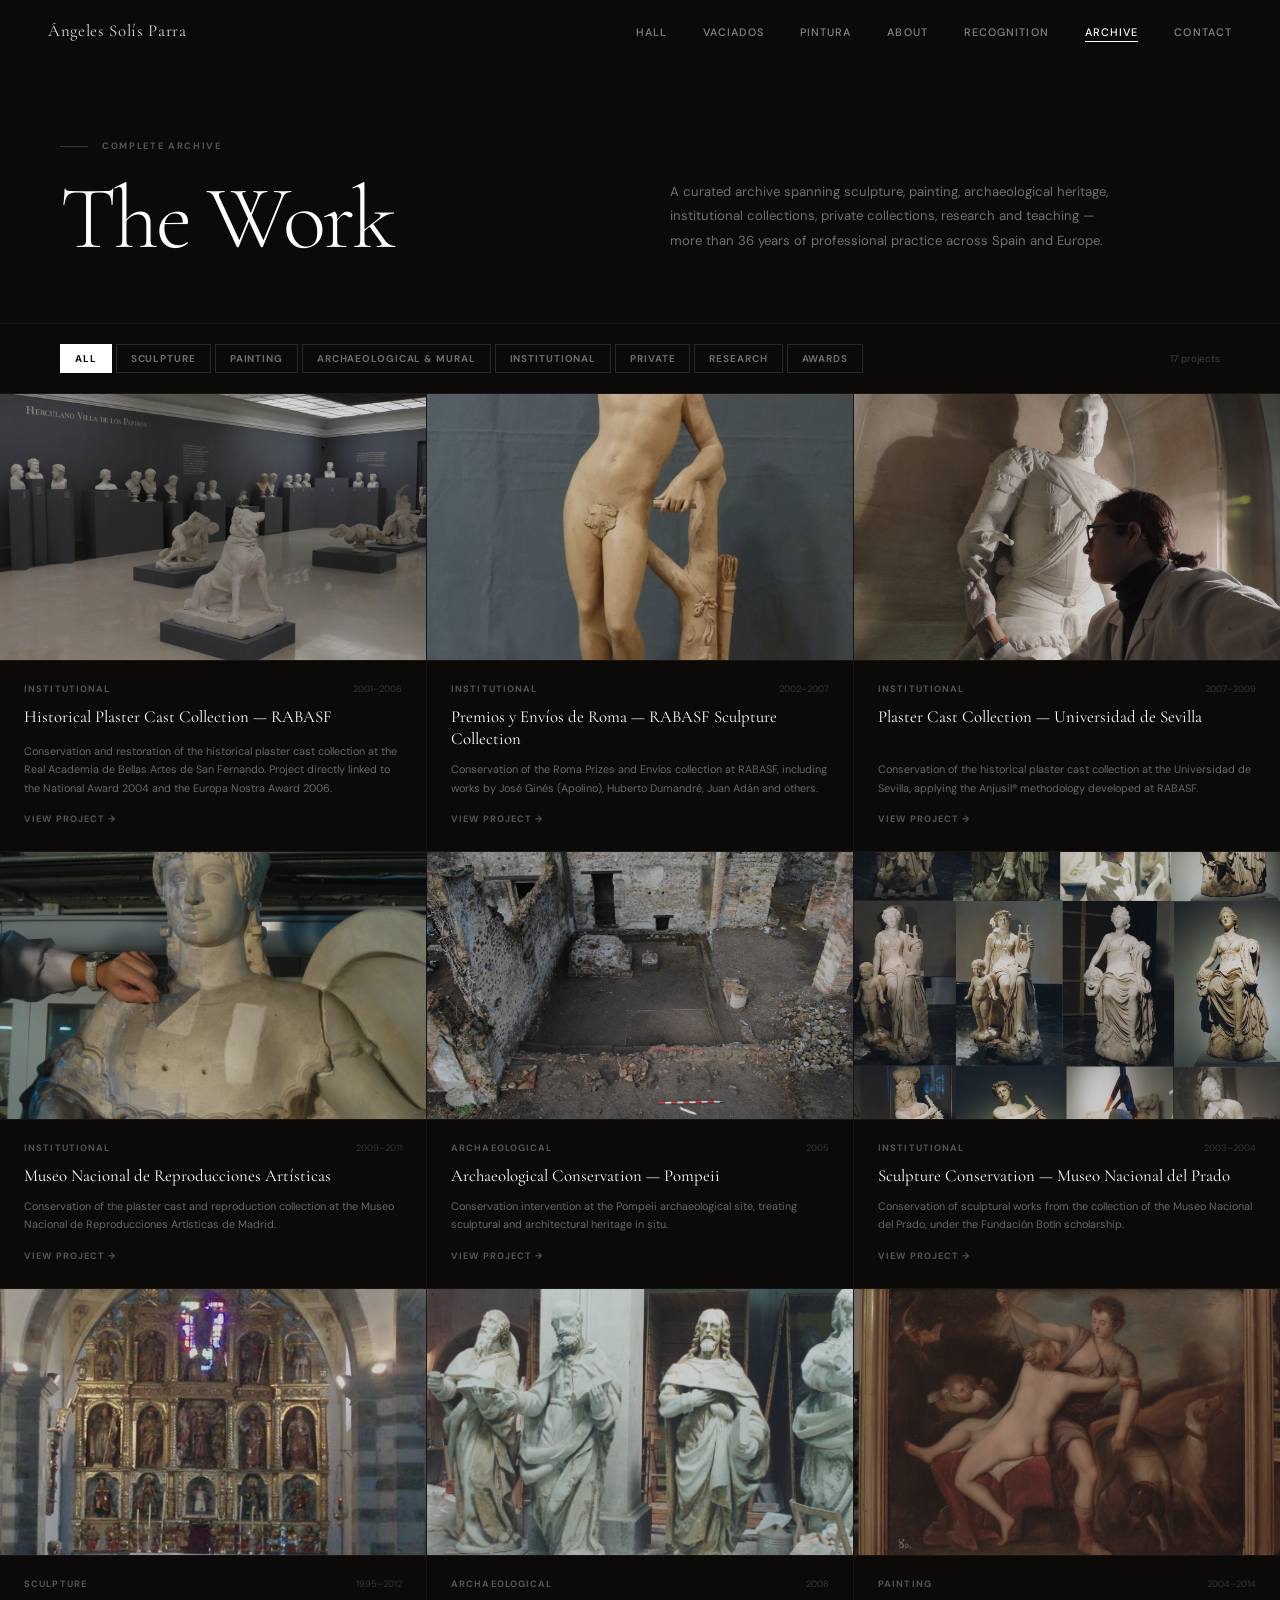
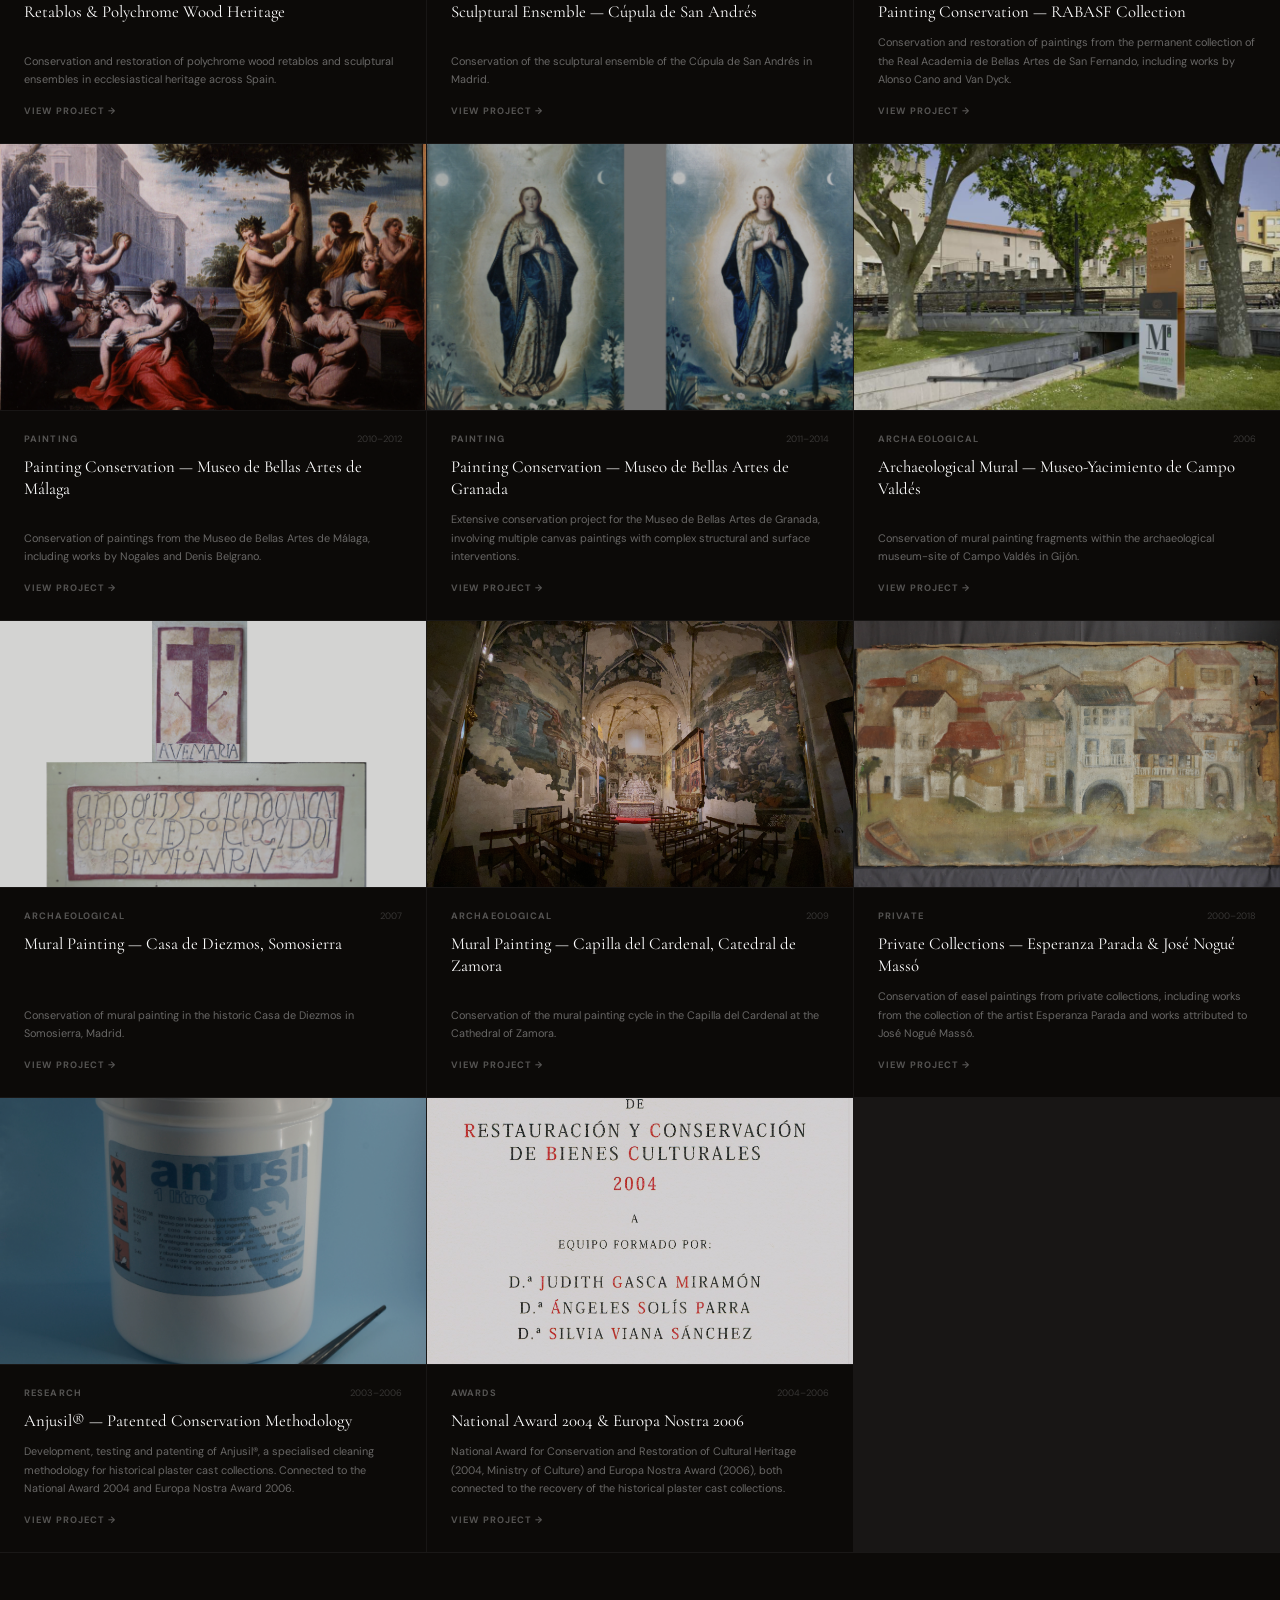
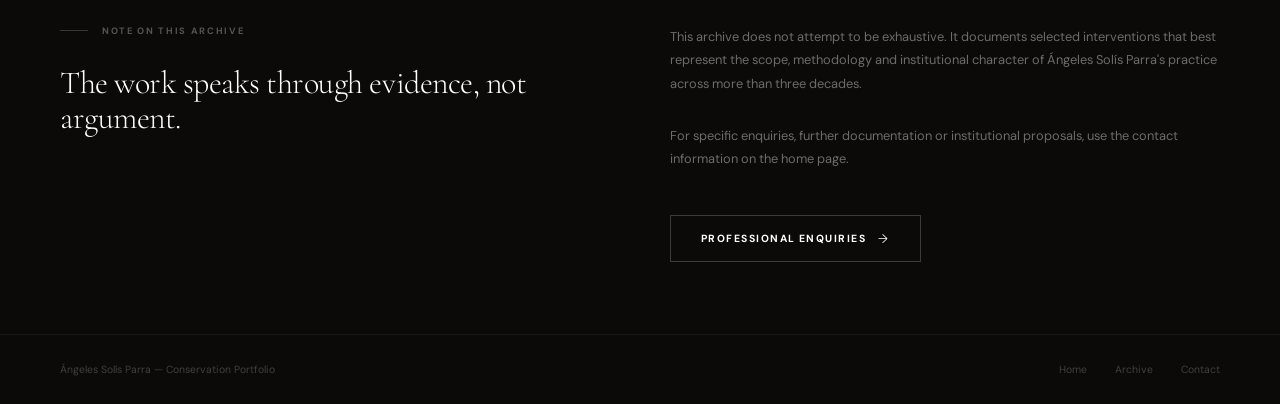
==== complete-archive.html @ f6ab4c48 "Initial commit — Ángeles Solís Parra conservation portfolio" ====
<!doctype html>
<html lang="en">
<head>
  <meta charset="utf-8">
  <meta name="viewport" content="width=device-width, initial-scale=1">
  <meta name="description" content="Complete archive of conservation and restoration projects by Ángeles Solís Parra — sculpture, painting, archaeological heritage, private collections and research.">
  <title>Complete Archive — Ángeles Solís Parra</title>

  <link rel="preconnect" href="https://fonts.googleapis.com">
  <link rel="preconnect" href="https://fonts.gstatic.com" crossorigin>
  <link href="https://fonts.googleapis.com/css2?family=Cormorant+Garamond:ital,wght@0,300;0,400;0,500;1,300;1,400&family=DM+Sans:opsz,wght@9..40,300;9..40,400;9..40,500;9..40,600&display=swap" rel="stylesheet">
  <link rel="stylesheet" href="assets/css/style.css">
</head>
<body>

  <!-- NAVIGATION -->
  <header class="site-nav" role="banner">
    <a class="site-nav__brand" href="index.html">Ángeles Solís Parra</a>
    <nav aria-label="Primary navigation">
      <ul role="list">
        <li><a href="index.html">Hall</a></li>
        <li><a href="index.html">Vaciados</a></li>
        <li><a href="index.html">Pintura</a></li>
        <li><a href="index.html#about">About</a></li>
        <li><a href="index.html#recognition">Recognition</a></li>
        <li><a href="complete-archive.html" class="is-active" aria-current="page">Archive</a></li>
        <li><a href="index.html#contact">Contact</a></li>
      </ul>
    </nav>
  </header>


  <!-- HEADER -->
  <header class="archive-header" aria-label="Archive page header">
    <div>
      <p class="archive-header__eyebrow">Complete Archive</p>
      <h1 class="archive-header__title">The Work</h1>
    </div>
    <p class="archive-header__desc">A curated archive spanning sculpture, painting, archaeological heritage, institutional collections, private collections, research and teaching — more than 36 years of professional practice across Spain and Europe.</p>
  </header>


  <!-- FILTER BAR -->
  <div class="archive-filters" role="group" aria-label="Filter by category">
    <button class="filter-btn is-active" data-filter="all" type="button">All</button>
    <button class="filter-btn" data-filter="sculpture" type="button">Sculpture</button>
    <button class="filter-btn" data-filter="painting" type="button">Painting</button>
    <button class="filter-btn" data-filter="archaeological-mural" type="button">Archaeological &amp; Mural</button>
    <button class="filter-btn" data-filter="institutional-collections" type="button">Institutional</button>
    <button class="filter-btn" data-filter="private-collections" type="button">Private</button>
    <button class="filter-btn" data-filter="research-methodology" type="button">Research</button>
    <button class="filter-btn" data-filter="awards-grants" type="button">Awards</button>
    <span class="archive-filters__count" id="archive-count" aria-live="polite"></span>
  </div>


  <!-- PROJECT GRID -->
  <main>
    <div class="archive-grid" id="archive-grid" aria-label="Project archive"></div>
  </main>


  <!-- NOTE -->
  <section class="archive-note" aria-label="Archive note">
    <div>
      <p class="archive-header__eyebrow">Note on this archive</p>
      <h2 class="archive-note__heading">The work speaks through evidence, not argument.</h2>
    </div>
    <div>
      <p class="archive-note__body">This archive does not attempt to be exhaustive. It documents selected interventions that best represent the scope, methodology and institutional character of Ángeles Solís Parra's practice across more than three decades.</p>
      <p class="archive-note__body">For specific enquiries, further documentation or institutional proposals, use the contact information on the home page.</p>
      <a href="index.html#contact" class="btn-primary" style="margin-top:16px;">
        Professional enquiries <span class="btn-arrow">→</span>
      </a>
    </div>
  </section>


  <!-- FOOTER -->
  <footer class="archive-page-footer" role="contentinfo">
    <span>Ángeles Solís Parra — Conservation Portfolio</span>
    <nav aria-label="Footer navigation">
      <ul role="list">
        <li><a href="index.html">Home</a></li>
        <li><a href="complete-archive.html">Archive</a></li>
        <li><a href="index.html#contact">Contact</a></li>
      </ul>
    </nav>
  </footer>


  <script>
    const CATEGORY_LABELS = {
      'sculpture': 'Sculpture',
      'painting': 'Painting',
      'archaeological-mural': 'Archaeological',
      'institutional-collections': 'Institutional',
      'private-collections': 'Private',
      'research-methodology': 'Research',
      'awards-grants': 'Awards'
    };

    function primaryCategory(cats) {
      const order = ['research-methodology','awards-grants','archaeological-mural','private-collections','painting','institutional-collections','sculpture'];
      for (const c of order) {
        if (cats.includes(c)) return c;
      }
      return cats[0] || 'other';
    }

    function buildCard(p) {
      const cat   = primaryCategory(p.category);
      const label = CATEGORY_LABELS[cat] || cat;
      const a = document.createElement('a');
      a.className = 'archive-card';
      a.href = `project-detail.html?id=${p.id}`;
      a.dataset.category = p.category.join(',');
      a.setAttribute('aria-label', p.title);
      a.innerHTML = `
        <div class="archive-card__thumb">
          <img src="${p.heroImage}" alt="${p.title}" loading="lazy" width="600" height="375">
        </div>
        <div class="archive-card__body">
          <div class="archive-card__meta">
            <span class="archive-card__pill">${label}</span>
            <span class="archive-card__year">${p.year}</span>
          </div>
          <h2 class="archive-card__title">${p.title}</h2>
          <p class="archive-card__desc">${p.shortDescription}</p>
          <span class="archive-card__cta">View project →</span>
        </div>
      `;
      return a;
    }

    async function init() {
      const grid    = document.getElementById('archive-grid');
      const countEl = document.getElementById('archive-count');
      let projects  = [];

      try {
        const res = await fetch('assets/data/projects.json');
        projects  = await res.json();
      } catch(e) {
        grid.innerHTML = '<p style="padding:60px;font-family:var(--f-sans);color:rgba(255,255,255,0.3);">Unable to load projects.</p>';
        return;
      }

      projects.forEach(p => grid.appendChild(buildCard(p)));
      countEl.textContent = `${projects.length} projects`;

      // Filtering
      document.querySelectorAll('.filter-btn').forEach(btn => {
        btn.addEventListener('click', () => {
          const filter = btn.dataset.filter;
          document.querySelectorAll('.filter-btn').forEach(b => b.classList.remove('is-active'));
          btn.classList.add('is-active');

          let n = 0;
          document.querySelectorAll('.archive-card').forEach(card => {
            const show = filter === 'all' || card.dataset.category.split(',').includes(filter);
            card.classList.toggle('is-hidden', !show);
            if (show) n++;
          });
          countEl.textContent = `${n} project${n !== 1 ? 's' : ''}`;
        });
      });
    }

    init();
  </script>

</body>
</html>
---- assets/css/style.css ----
/* ══════════════════════════════════════════════════
   ÁNGELES SOLÍS PARRA — CONSERVATION PORTFOLIO
   Direction: cultural institution · editorial museum
   Cormorant Garamond (display serif) + DM Sans (UI)
   ══════════════════════════════════════════════════ */

/* ── TOKENS ──────────────────────────────────────── */
:root {
  --ink:        #0C0A08;
  --charcoal:   #1C1610;
  --stone:      #322C22;
  --warm-mid:   #6A6460;
  --ash:        #B0A89F;
  --ivory:      #F2EFE9;
  --paper:      #F8F7F4;
  --white:      #FFFFFF;

  --f-serif:    'Cormorant Garamond', Georgia, 'Times New Roman', serif;
  --f-sans:     'DM Sans', system-ui, sans-serif;

  --nav-h:      60px;
  --easing:     cubic-bezier(0.4, 0, 0.2, 1);
  --ease-out:   cubic-bezier(0.0, 0, 0.2, 1);
  --ease-in:    cubic-bezier(0.4, 0, 1, 1);
}

/* ── RESET ───────────────────────────────────────── */
*, *::before, *::after { box-sizing: border-box; margin: 0; padding: 0; }
[hidden] { display: none !important; }
html { scroll-behavior: smooth; }
body {
  font-family: var(--f-sans);
  background: var(--ink);
  color: var(--white);
  overflow-x: hidden;
  -webkit-font-smoothing: antialiased;
  -moz-osx-font-smoothing: grayscale;
}
img { display: block; max-width: 100%; }
ul  { list-style: none; }
a   { color: inherit; text-decoration: none; }
button { cursor: pointer; border: none; background: none; font-family: var(--f-sans); color: inherit; }


/* ══════════════════════════════════════════════════
   NAVIGATION
   Brand on left · links on right · sits over rooms
   ══════════════════════════════════════════════════ */

.site-nav {
  position: fixed;
  top: 0; left: 0; right: 0;
  z-index: 100;
  height: var(--nav-h);
  display: flex;
  align-items: center;
  justify-content: space-between;
  padding: 0 48px;
  background: linear-gradient(to bottom, rgba(12,11,10,0.6) 0%, transparent 100%);
}

.site-nav__brand {
  font-family: var(--f-serif);
  font-size: 1.05rem;
  font-weight: 400;
  letter-spacing: 0.04em;
  color: var(--white);
  opacity: 0.85;
  transition: opacity 0.2s;
}

.site-nav__brand:hover { opacity: 1; }

.site-nav nav ul {
  display: flex;
  gap: 36px;
  align-items: center;
}

.site-nav nav a {
  font-family: var(--f-sans);
  font-size: 0.68rem;
  font-weight: 500;
  letter-spacing: 0.1em;
  text-transform: uppercase;
  color: var(--white);
  opacity: 0.5;
  transition: opacity 0.2s;
  cursor: pointer;
  position: relative;
}

.site-nav nav a::after {
  content: '';
  position: absolute;
  bottom: -3px;
  left: 0; right: 0;
  height: 1px;
  background: var(--white);
  transform: scaleX(0);
  transform-origin: left;
  transition: transform 0.25s var(--easing);
}

.site-nav nav a:hover,
.site-nav nav a.is-active { opacity: 1; }

.site-nav nav a.is-active::after { transform: scaleX(1); }


/* ══════════════════════════════════════════════════
   ROOM STAGE — stage architecture (unchanged for JS)
   ══════════════════════════════════════════════════ */

#room-stage {
  position: relative;
  height: 100svh;
  overflow: hidden;
  background: var(--ink);
}

#stage-bg {
  position: absolute;
  inset: 0;
  width: 100%; height: 100%;
  object-fit: cover;
  object-position: center;
  z-index: 0;
  transition: opacity 0.4s var(--easing);
}

#stage-video {
  position: absolute;
  inset: 0;
  width: 100%; height: 100%;
  object-fit: cover;
  z-index: 1;
  opacity: 0;
  transition: opacity 0.35s var(--easing);
}

#stage-dark {
  position: absolute;
  inset: 0;
  background: rgba(12, 11, 10, 0.65);
  z-index: 2;
  opacity: 0;
  transition: opacity 0.45s var(--easing);
  pointer-events: none;
}

.room-panel {
  position: absolute;
  inset: 0;
  z-index: 3;
  opacity: 0;
  pointer-events: none;
  transition: opacity 0.55s var(--easing);
}

.room-panel.is-active {
  opacity: 1;
  pointer-events: auto;
}

.rp-overlay {
  position: absolute;
  inset: 0;
  z-index: 0;
  pointer-events: none;
}

.rp-content {
  position: absolute;
  inset: 0;
  z-index: 1;
  display: flex;
  flex-direction: column;
}


/* ══════════════════════════════════════════════════
   HOME ROOM
   Composition: serif name + role + desc upper-left
   Stats strip at bottom · Enter button lower-right
   ══════════════════════════════════════════════════ */

#rp-home .rp-overlay {
  background: linear-gradient(
    125deg,
    rgba(18,13,8,0.76) 0%,
    rgba(16,11,7,0.32) 55%,
    rgba(18,13,8,0.48) 100%
  );
}

#rp-home .rp-content {
  padding: calc(var(--nav-h) + 52px) 60px 0;
  display: flex;
  flex-direction: column;
}

.home-upper {
  flex: 1;
  display: flex;
  flex-direction: column;
  align-items: center;
  justify-content: center;
}

.home-identity {
  display: flex;
  flex-direction: column;
  align-items: center;
  text-align: center;
  gap: 0;
}

.home-eyebrow {
  font-family: var(--f-sans);
  font-size: 0.6rem;
  font-weight: 600;
  letter-spacing: 0.18em;
  text-transform: uppercase;
  color: rgba(255,255,255,0.38);
  margin-bottom: 22px;
}

.home-name {
  font-family: var(--f-serif);
  font-size: clamp(4rem, 7.5vw, 10rem);
  font-weight: 300;
  line-height: 0.9;
  letter-spacing: -0.02em;
  color: var(--white);
  margin-bottom: 28px;
  display: flex;
  flex-direction: column;
}

.home-name span { font-weight: 300; }
.home-name em   { font-style: italic; font-weight: 300; }

.home-role {
  font-family: var(--f-sans);
  font-size: 0.68rem;
  font-weight: 500;
  letter-spacing: 0.14em;
  text-transform: uppercase;
  color: rgba(255,255,255,0.48);
  margin-bottom: 14px;
}

.home-desc {
  font-family: var(--f-sans);
  font-size: 0.78rem;
  line-height: 1.85;
  color: rgba(255,255,255,0.42);
  max-width: 40ch;
  text-align: center;
}

/* Enter button — centred below identity block, inline flow */
.home-enter-wrap {
  display: flex;
  justify-content: center;
  margin-top: 48px;
}

/* Hide the duplicate absolutely-positioned room-nav on home */
#rp-home > .room-nav--right { display: none; }

/* Stats strip */
.home-stats {
  border-top: 1px solid rgba(255,255,255,0.1);
  display: grid;
  grid-template-columns: repeat(4, 1fr);
}

.home-stat {
  padding: 20px 28px 28px;
  border-right: 1px solid rgba(255,255,255,0.07);
  display: flex;
  flex-direction: column;
  gap: 8px;
}

.home-stat:last-child { border-right: none; }

.home-stat strong {
  font-family: var(--f-serif);
  font-size: clamp(1.5rem, 2.5vw, 2.4rem);
  font-weight: 300;
  letter-spacing: -0.02em;
  color: var(--white);
  line-height: 1;
}

.home-stat span {
  font-family: var(--f-sans);
  font-size: 0.72rem;
  line-height: 1.6;
  color: var(--white);
  max-width: 24ch;
}


/* ══════════════════════════════════════════════════
   ROOM NAV BUTTONS
   Architectural · text-based · minimal
   ══════════════════════════════════════════════════ */

.room-nav {
  position: absolute;
  bottom: 52px;
  z-index: 4;
  display: flex;
  flex-direction: column;
  gap: 7px;
  background: none;
  border: none;
  cursor: pointer;
  padding: 0;
  text-align: left;
}

.room-nav--right {
  right: 60px;
  align-items: flex-end;
  text-align: right;
}

.room-nav--left {
  left: 60px;
  align-items: flex-start;
}

/* home enter-wrap button was static (now hidden) */
.home-enter-wrap .room-nav {
  position: static;
}

.room-nav__dest {
  font-family: var(--f-sans);
  font-size: 0.58rem;
  font-weight: 600;
  letter-spacing: 0.16em;
  text-transform: uppercase;
  color: rgba(255,255,255,0.3);
  transition: color 0.25s;
}

.room-nav__name {
  font-family: var(--f-serif);
  font-size: clamp(1.5rem, 2.2vw, 2.4rem);
  font-weight: 300;
  letter-spacing: 0.01em;
  color: var(--white);
  line-height: 1.05;
  transition: letter-spacing 0.35s var(--easing);
}

.room-nav__arrow {
  font-family: var(--f-sans);
  font-size: 0.85rem;
  color: rgba(255,255,255,0.4);
  transition: transform 0.3s var(--easing), color 0.25s;
}

.room-nav--right .room-nav__arrow { align-self: flex-end; }

.room-nav:hover .room-nav__dest { color: rgba(255,255,255,0.6); }
.room-nav:hover .room-nav__name { letter-spacing: 0.04em; }
.room-nav:hover .room-nav__arrow { color: var(--white); }
.room-nav--right:hover .room-nav__arrow { transform: translateX(6px); }
.room-nav--left:hover  .room-nav__arrow { transform: translateX(-6px); }


/* ══════════════════════════════════════════════════
   VACIADOS + PINTURA ROOMS
   Three-zone layout: room-nav top · content centred
   ══════════════════════════════════════════════════ */

/* Diagonal overlay: dark left (text) → lighter right (cards have own bg) */
#rp-vaciados .rp-overlay,
#rp-pintura  .rp-overlay {
  background: linear-gradient(
    108deg,
    rgba(12,11,10,0.84) 0%,
    rgba(12,11,10,0.62) 30%,
    rgba(12,11,10,0.24) 60%,
    rgba(12,11,10,0.10) 100%
  );
}

/* Room nav: move to TOP, clearing site nav bar */
#rp-vaciados .room-nav,
#rp-pintura  .room-nav {
  bottom: auto;
  top: calc(var(--nav-h) + 22px);
}

/* Scale down nav name in rooms so it doesn't dominate */
#rp-vaciados .room-nav .room-nav__name,
#rp-pintura  .room-nav .room-nav__name {
  font-size: clamp(1rem, 1.4vw, 1.5rem);
}

.room__layout { display: contents; }

/* Content grid: centred vertically, padded below top-nav zone */
#rp-vaciados .rp-content,
#rp-pintura  .rp-content {
  display: grid;
  grid-template-columns: 38% 1fr;
  column-gap: 60px;
  align-items: center;
  padding: calc(var(--nav-h) + 100px) 72px 60px 60px;
  flex-direction: unset;
  justify-content: unset;
}

.room__intro {
  display: flex;
  flex-direction: column;
  gap: 16px;
  padding-bottom: 4px;
}

.room__eyebrow {
  font-family: var(--f-sans);
  font-size: 0.58rem;
  font-weight: 600;
  letter-spacing: 0.18em;
  text-transform: uppercase;
  color: rgba(255,255,255,0.3);
  display: flex;
  align-items: center;
  gap: 12px;
}

.room__eyebrow::before {
  content: '';
  display: inline-block;
  width: 24px;
  height: 1px;
  background: rgba(255,255,255,0.2);
  flex-shrink: 0;
}

.room__title {
  font-family: var(--f-serif);
  font-size: clamp(4.5rem, 7.5vw, 10rem);
  font-weight: 300;
  line-height: 0.88;
  letter-spacing: -0.025em;
  color: var(--white);
}

.room__subtitle {
  font-family: var(--f-sans);
  font-size: 0.78rem;
  font-weight: 400;
  line-height: 1.65;
  color: rgba(255,255,255,0.58);
  max-width: 30ch;
}

.room__text {
  font-family: var(--f-sans);
  font-size: 0.7rem;
  line-height: 1.8;
  color: rgba(255,255,255,0.38);
  max-width: 34ch;
}


/* ══════════════════════════════════════════════════
   PROJECT CARDS — in rooms (dark, image-first)
   ══════════════════════════════════════════════════ */

.room__projects {
  display: flex;
  flex-direction: column;
  border-top: 1px solid rgba(255,255,255,0.10);
}

.project-card {
  display: flex;
  flex-direction: column;
  background: rgba(18, 16, 14, 0.94);
  color: var(--white);
  text-decoration: none;
  border: 1px solid rgba(255,255,255,0.07);
  transition: transform 0.3s var(--easing), border-color 0.3s;
  overflow: hidden;
}

.project-card:hover {
  transform: translateY(-3px);
  border-color: rgba(255,255,255,0.16);
}

.project-card__img {
  aspect-ratio: 16 / 9;
  overflow: hidden;
  flex-shrink: 0;
}

.project-card__img img {
  width: 100%; height: 100%;
  object-fit: cover;
  transition: transform 0.55s var(--easing);
}

.project-card:hover .project-card__img img {
  transform: scale(1.07);
}

.project-card__body {
  padding: 12px 14px 14px;
  display: flex;
  flex-direction: column;
  gap: 5px;
  flex: 1;
}

.project-card__meta {
  font-family: var(--f-sans);
  font-size: 0.56rem;
  font-weight: 600;
  letter-spacing: 0.12em;
  text-transform: uppercase;
  color: rgba(255,255,255,0.28);
}

.project-card__body h3 {
  font-family: var(--f-serif);
  font-size: 0.9rem;
  font-weight: 500;
  line-height: 1.3;
  color: rgba(255,255,255,0.92);
}

.project-card__body p {
  font-family: var(--f-sans);
  font-size: 0.62rem;
  line-height: 1.55;
  color: rgba(255,255,255,0.35);
}

.project-card__link {
  font-family: var(--f-sans);
  font-size: 0.56rem;
  font-weight: 700;
  letter-spacing: 0.12em;
  text-transform: uppercase;
  color: rgba(255,255,255,0.3);
  margin-top: 4px;
  display: flex;
  align-items: center;
  gap: 6px;
  transition: color 0.2s;
}

.project-card__link::after { content: '→'; font-weight: 300; letter-spacing: 0; }
.project-card:hover .project-card__link { color: rgba(255,255,255,0.75); }

/* ── ROOM PANELS: horizontal catalog list override ───
   Scoped to .room__projects so archive grid is untouched
   ──────────────────────────────────────────────────── */

/* Dark frosted panel behind the list for readability */
.room__projects {
  background: rgba(10, 8, 7, 0.72);
  backdrop-filter: blur(10px);
  -webkit-backdrop-filter: blur(10px);
  padding: 0 24px 6px;
  border-top: 1px solid rgba(255,255,255,0.10);
}

.room__projects .project-card {
  display: grid;
  grid-template-columns: 106px 1fr auto;
  align-items: center;
  background: transparent;
  border: none;
  border-bottom: 1px solid rgba(255,255,255,0.08);
  padding: 16px 0;
  transition: background 0.22s var(--easing);
  overflow: visible;
}

.room__projects .project-card:hover {
  transform: none;
  background: rgba(255,255,255,0.04);
  border-bottom-color: rgba(255,255,255,0.08);
}

.room__projects .project-card__img {
  aspect-ratio: 1;
  width: 106px;
  height: 106px;
  overflow: hidden;
  flex-shrink: 0;
}

.room__projects .project-card:hover .project-card__img img {
  transform: scale(1.08);
}

.room__projects .project-card__body {
  padding: 0 20px;
  gap: 5px;
  flex: 1;
}

.room__projects .project-card__body h3 {
  font-size: 1.13rem;
  color: rgba(255,255,255,0.90);
}

.room__projects .project-card__meta {
  font-size: 0.70rem;
  color: rgba(255,255,255,0.36);
}

.room__projects .project-card__link {
  margin-top: 0;
  font-size: 0.65rem;
  color: rgba(255,255,255,0.26);
  letter-spacing: 0.13em;
  white-space: nowrap;
}

.room__projects .project-card:hover .project-card__link {
  color: rgba(255,255,255,0.65);
}


/* ══════════════════════════════════════════════════
   SCROLL SECTIONS — shared infrastructure
   ══════════════════════════════════════════════════ */

.scroll-section {
  min-height: 100svh;
  display: flex;
  align-items: center;
}

.scroll-section--warm    { background: #181512; }
.scroll-section--black   { background: var(--ink); }
.scroll-section--darker  { background: #111009; }
.scroll-section--charcoal { background: var(--charcoal); }

/* ── PER-SECTION VISUAL DIFFERENTIATION ─────────────
   ID overrides (higher specificity) give each section
   a distinct visual identity despite shared base class.
   ───────────────────────────────────────────────────── */

/* About — 2/3 photo rule: image right (60%), text left (40%) */
#about {
  min-height: 100svh;
  display: grid;
  grid-template-columns: 2fr 3fr;
  padding: 0;
  background: none;
  overflow: hidden;
  align-items: stretch;
}
#about .about__content {
  background: #181410;
  padding: calc(var(--nav-h) + 80px) 60px 80px;
  max-width: none;
  display: flex;
  flex-direction: column;
  justify-content: center;
}
.about__photo {
  position: relative;
  overflow: hidden;
}
.about__photo img {
  width: 100%;
  height: 100%;
  object-fit: cover;
  object-position: 62% top;
}

/* Recognition — warm dark + RABASF vault image visible */
#recognition {
  background: #100D0A;
  position: relative;
  overflow: hidden;
}
#recognition::before {
  content: '';
  position: absolute;
  inset: 0;
  background-image: url('../images/sculpture-before-after-01.jpg');
  background-size: cover;
  background-position: center top;
  opacity: 0.22;
  pointer-events: none;
  z-index: 0;
}
#recognition .recognition__content { position: relative; z-index: 1; }

/* Research — stone-grey from museum wall palette + plaster overlay */
#research {
  background: #C2BBB4;
  position: relative;
  overflow: hidden;
}
#research::before {
  content: '';
  position: absolute;
  inset: 0;
  background-image: url('../images/sculpture-plaster-detail-01.jpg');
  background-size: cover;
  background-position: center;
  opacity: 0.18;
  mix-blend-mode: multiply;
  pointer-events: none;
  z-index: 0;
}
#research .research__content { position: relative; z-index: 1; }

/* Research text — dark on light */
#research .s-eyebrow                { color: rgba(18,14,8,0.42); }
#research .s-eyebrow::before        { background: rgba(18,14,8,0.2); }
#research .research__heading        { color: #141008; }
#research .research__body           { color: rgba(18,14,8,0.58); }
#research .research__item           { border-bottom-color: rgba(18,14,8,0.1); }
#research .research__item:first-child { border-top-color: rgba(18,14,8,0.1); }
#research .research__item-label     { color: rgba(18,14,8,0.38); }
#research .research__item-title     { color: #201410; }
#research .research__item-desc      { color: rgba(18,14,8,0.52); }

/* Archive CTA — warm dark charcoal, aligned with warm family */
#archive {
  background: #131211;
  position: relative;
  overflow: hidden;
}
#archive::before {
  content: '';
  position: absolute;
  inset: 0;
  background-image: url('../images/proj-vaciados-rabasf-hero.jpg');
  background-size: cover;
  background-position: center;
  opacity: 0.13;
  pointer-events: none;
  z-index: 0;
}
#archive .archive__content { position: relative; z-index: 1; }

/* Contact — stone-warm radial pool from Vaciados palette */
#contact {
  background: radial-gradient(ellipse 100% 80% at 30% 60%, #1C1B1A 0%, #0C0B0A 60%);
  position: relative;
}
#contact .contact__content { position: relative; z-index: 1; }

/* Shared eyebrow label */
.s-eyebrow {
  font-family: var(--f-sans);
  font-size: 0.58rem;
  font-weight: 700;
  letter-spacing: 0.18em;
  text-transform: uppercase;
  color: rgba(255,255,255,0.3);
  display: flex;
  align-items: center;
  gap: 14px;
  margin-bottom: 32px;
}

.s-eyebrow::before {
  content: '';
  display: inline-block;
  width: 28px;
  height: 1px;
  background: rgba(255,255,255,0.18);
  flex-shrink: 0;
}

/* Shared heading */
.s-heading {
  font-family: var(--f-serif);
  font-weight: 300;
  line-height: 1.05;
  letter-spacing: -0.015em;
  color: var(--white);
}


/* ── ABOUT ───────────────────────────────────────── */
.about__content {
  padding: 80px;
}

.about__heading {
  font-family: var(--f-serif);
  font-size: clamp(2.4rem, 5vw, 5.5rem);
  font-weight: 300;
  line-height: 1.07;
  letter-spacing: -0.015em;
  color: var(--white);
  margin-bottom: 36px;
  max-width: 22ch;
}

.about__body {
  font-family: var(--f-sans);
  font-size: 0.85rem;
  line-height: 1.9;
  color: rgba(255,255,255,0.48);
  max-width: 52ch;
  margin-bottom: 52px;
}

.about__quote {
  font-family: var(--f-serif);
  font-size: clamp(1.2rem, 2.2vw, 1.9rem);
  font-weight: 300;
  font-style: italic;
  line-height: 1.55;
  color: rgba(255,255,255,0.7);
  max-width: 52ch;
  padding-left: 28px;
  border-left: 1px solid rgba(255,255,255,0.12);
  border-top: none;
}


/* ── RECOGNITION ─────────────────────────────────── */
.recognition__content {
  padding: 80px;
  width: 100%;
}

.recognition__heading {
  font-family: var(--f-serif);
  font-size: clamp(2rem, 4vw, 4.5rem);
  font-weight: 300;
  line-height: 1.08;
  letter-spacing: -0.015em;
  color: var(--white);
  margin-bottom: 64px;
  max-width: 24ch;
}

.recognition__grid {
  display: grid;
  grid-template-columns: repeat(4, 1fr);
  border-top: 1px solid rgba(255,255,255,0.08);
}

.recognition__item {
  padding: 40px 32px 44px 0;
  border-right: 1px solid rgba(255,255,255,0.07);
  display: flex;
  flex-direction: column;
  gap: 14px;
  position: relative;
}

.recognition__item:first-child  { padding-left: 0; }
.recognition__item:last-child   { border-right: none; padding-right: 0; padding-left: 32px; }
.recognition__item:not(:first-child):not(:last-child) { padding-left: 32px; }

.recognition__year-ghost {
  font-family: var(--f-serif);
  font-size: clamp(4rem, 8vw, 8rem);
  font-weight: 300;
  letter-spacing: -0.04em;
  color: rgba(255,255,255,0.06);
  line-height: 1;
  margin-bottom: 8px;
}

.recognition__award {
  font-family: var(--f-serif);
  font-size: clamp(1rem, 1.5vw, 1.3rem);
  font-weight: 400;
  line-height: 1.4;
  color: var(--white);
}

.recognition__inst {
  font-family: var(--f-sans);
  font-size: 0.62rem;
  line-height: 1.5;
  color: rgba(255,255,255,0.3);
  letter-spacing: 0.04em;
}


/* ── RESEARCH / METHODOLOGY ──────────────────────── */
.research__content {
  padding: 80px;
  width: 100%;
  display: grid;
  grid-template-columns: 1fr 1fr;
  gap: 80px;
  align-items: start;
}

.research__left { padding-top: 4px; }

.research__heading {
  font-family: var(--f-serif);
  font-size: clamp(2rem, 4vw, 4.5rem);
  font-weight: 300;
  line-height: 1.08;
  letter-spacing: -0.015em;
  color: var(--white);
  margin-bottom: 24px;
  max-width: 18ch;
}

.research__body {
  font-family: var(--f-sans);
  font-size: 0.82rem;
  line-height: 1.85;
  color: rgba(255,255,255,0.44);
  max-width: 44ch;
}

.research__items {
  display: flex;
  flex-direction: column;
}

.research__item {
  padding: 22px 0;
  border-bottom: 1px solid rgba(255,255,255,0.06);
  display: flex;
  flex-direction: column;
  gap: 6px;
}

.research__item:first-child { border-top: 1px solid rgba(255,255,255,0.06); }

.research__item-label {
  font-family: var(--f-sans);
  font-size: 0.56rem;
  font-weight: 700;
  letter-spacing: 0.16em;
  text-transform: uppercase;
  color: rgba(255,255,255,0.24);
}

.research__item-title {
  font-family: var(--f-serif);
  font-size: 1.1rem;
  font-weight: 400;
  color: var(--white);
  line-height: 1.3;
}

.research__item-desc {
  font-family: var(--f-sans);
  font-size: 0.68rem;
  line-height: 1.65;
  color: rgba(255,255,255,0.38);
}


/* ── ARCHIVE CTA ─────────────────────────────────── */
.archive__content {
  text-align: center;
  padding: 100px 60px;
  max-width: 900px;
  margin: 0 auto;
  display: flex;
  flex-direction: column;
  align-items: center;
}

.archive__ghost-num {
  font-family: var(--f-serif);
  font-size: clamp(6rem, 14vw, 16rem);
  font-weight: 300;
  letter-spacing: -0.05em;
  color: rgba(255,255,255,0.04);
  line-height: 1;
  margin-bottom: -0.2em;
}

.archive__heading {
  font-family: var(--f-serif);
  font-size: clamp(2.5rem, 5.5vw, 6.5rem);
  font-weight: 300;
  line-height: 1.02;
  letter-spacing: -0.025em;
  color: var(--white);
  margin-bottom: 24px;
  position: relative;
}

.archive__body {
  font-family: var(--f-sans);
  font-size: 0.82rem;
  line-height: 1.8;
  color: rgba(255,255,255,0.4);
  max-width: 44ch;
  margin-bottom: 44px;
}


/* ── CONTACT ─────────────────────────────────────── */
.contact__content {
  width: 100%;
  display: grid;
  grid-template-columns: 1fr 1fr;
  align-items: stretch;
}

.contact__left {
  padding: 80px;
  border-right: 1px solid rgba(255,255,255,0.06);
  display: flex;
  flex-direction: column;
  justify-content: center;
  gap: 20px;
}

.contact__heading {
  font-family: var(--f-serif);
  font-size: clamp(2.5rem, 5vw, 5.5rem);
  font-weight: 300;
  line-height: 1.05;
  letter-spacing: -0.02em;
  color: var(--white);
}

.contact__sub {
  font-family: var(--f-sans);
  font-size: 0.8rem;
  line-height: 1.75;
  color: rgba(255,255,255,0.4);
  max-width: 36ch;
}

.contact__right {
  padding: 80px;
  display: flex;
  flex-direction: column;
  justify-content: center;
}

.contact__table {
  display: flex;
  flex-direction: column;
  margin-bottom: 40px;
}

.contact__row {
  display: grid;
  grid-template-columns: 90px 1fr;
  padding: 15px 0;
  border-bottom: 1px solid rgba(255,255,255,0.05);
  gap: 16px;
  align-items: baseline;
}

.contact__row:first-child { border-top: 1px solid rgba(255,255,255,0.05); }

.contact__row dt {
  font-family: var(--f-sans);
  font-size: 0.58rem;
  font-weight: 700;
  letter-spacing: 0.12em;
  text-transform: uppercase;
  color: rgba(255,255,255,0.24);
}

.contact__row dd {
  font-family: var(--f-sans);
  font-size: 0.8rem;
  color: rgba(255,255,255,0.7);
}


/* ══════════════════════════════════════════════════
   SHARED BUTTON
   ══════════════════════════════════════════════════ */

.btn-primary {
  display: inline-flex;
  align-items: center;
  gap: 12px;
  padding: 14px 30px;
  background: transparent;
  border: 1px solid rgba(255,255,255,0.2);
  color: var(--white);
  font-family: var(--f-sans);
  font-size: 0.65rem;
  font-weight: 700;
  letter-spacing: 0.14em;
  text-transform: uppercase;
  transition: background 0.22s, border-color 0.22s;
  cursor: pointer;
}

.btn-primary:hover {
  background: rgba(255,255,255,0.06);
  border-color: rgba(255,255,255,0.45);
}

.btn-primary span.btn-arrow {
  font-size: 0.8rem;
  font-weight: 300;
  transition: transform 0.25s var(--easing);
  display: inline-block;
}

.btn-primary:hover .btn-arrow { transform: translateX(5px); }


/* ══════════════════════════════════════════════════
   SCROLL REVEAL
   ══════════════════════════════════════════════════ */

[data-reveal] {
  opacity: 0;
  transform: translateY(20px);
  transition: opacity 0.75s var(--ease-out), transform 0.75s var(--ease-out);
}

[data-reveal].is-visible {
  opacity: 1;
  transform: none;
}

[data-reveal="1"] { transition-delay: 0.08s; }
[data-reveal="2"] { transition-delay: 0.16s; }
[data-reveal="3"] { transition-delay: 0.24s; }
[data-reveal="4"] { transition-delay: 0.32s; }
[data-reveal="5"] { transition-delay: 0.40s; }


/* ══════════════════════════════════════════════════
   COMPLETE ARCHIVE PAGE
   ══════════════════════════════════════════════════ */

.archive-header {
  padding: calc(var(--nav-h) + 80px) 60px 64px;
  border-bottom: 1px solid rgba(255,255,255,0.06);
  display: grid;
  grid-template-columns: 1fr 1fr;
  gap: 60px;
  align-items: end;
}

.archive-header__eyebrow {
  font-family: var(--f-sans);
  font-size: 0.58rem;
  font-weight: 700;
  letter-spacing: 0.18em;
  text-transform: uppercase;
  color: rgba(255,255,255,0.3);
  margin-bottom: 28px;
  display: flex;
  align-items: center;
  gap: 14px;
}

.archive-header__eyebrow::before {
  content: '';
  display: inline-block;
  width: 28px;
  height: 1px;
  background: rgba(255,255,255,0.18);
  flex-shrink: 0;
}

.archive-header__title {
  font-family: var(--f-serif);
  font-size: clamp(3.5rem, 7vw, 9rem);
  font-weight: 300;
  line-height: 0.88;
  letter-spacing: -0.03em;
  color: var(--white);
}

.archive-header__desc {
  font-family: var(--f-sans);
  font-size: 0.82rem;
  line-height: 1.85;
  color: rgba(255,255,255,0.42);
  max-width: 50ch;
  padding-bottom: 6px;
}

/* Filter bar */
.archive-filters {
  padding: 20px 60px;
  border-bottom: 1px solid rgba(255,255,255,0.06);
  display: flex;
  align-items: center;
  gap: 4px;
  flex-wrap: wrap;
}

.filter-btn {
  padding: 7px 14px;
  font-family: var(--f-sans);
  font-size: 0.62rem;
  font-weight: 700;
  letter-spacing: 0.09em;
  text-transform: uppercase;
  background: transparent;
  border: 1px solid rgba(255,255,255,0.12);
  color: rgba(255,255,255,0.4);
  cursor: pointer;
  transition: all 0.18s var(--easing);
}

.filter-btn:hover {
  border-color: rgba(255,255,255,0.4);
  color: var(--white);
}

.filter-btn.is-active {
  background: var(--white);
  border-color: var(--white);
  color: var(--ink);
}

.archive-filters__count {
  margin-left: auto;
  font-family: var(--f-sans);
  font-size: 0.62rem;
  color: rgba(255,255,255,0.22);
  white-space: nowrap;
}

/* Archive grid */
.archive-grid {
  display: grid;
  grid-template-columns: repeat(3, 1fr);
  gap: 1px;
  background: rgba(255,255,255,0.05);
}

.archive-card {
  background: var(--ink);
  display: flex;
  flex-direction: column;
  text-decoration: none;
  color: var(--white);
  transition: background 0.2s var(--easing);
  overflow: hidden;
}

.archive-card:hover  { background: #171512; }
.archive-card.is-hidden { display: none; }

.archive-card__thumb {
  aspect-ratio: 16 / 10;
  overflow: hidden;
  position: relative;
}

.archive-card__thumb::after {
  content: '';
  position: absolute;
  inset: 0;
  background: rgba(12,11,10,0.18);
  transition: opacity 0.3s;
}

.archive-card:hover .archive-card__thumb::after { opacity: 0; }

.archive-card__thumb img {
  width: 100%; height: 100%;
  object-fit: cover;
  transition: transform 0.5s var(--easing);
}

.archive-card:hover .archive-card__thumb img { transform: scale(1.05); }

.archive-card__body {
  padding: 22px 24px 26px;
  display: flex;
  flex-direction: column;
  flex: 1;
  border-top: 1px solid rgba(255,255,255,0.05);
}

.archive-card__meta {
  display: flex;
  align-items: center;
  gap: 10px;
  margin-bottom: 11px;
}

.archive-card__pill {
  font-family: var(--f-sans);
  font-size: 0.58rem;
  font-weight: 700;
  letter-spacing: 0.12em;
  text-transform: uppercase;
  color: rgba(255,255,255,0.3);
}

.archive-card__year {
  font-family: var(--f-sans);
  font-size: 0.58rem;
  color: rgba(255,255,255,0.18);
  margin-left: auto;
}

.archive-card__title {
  font-family: var(--f-serif);
  font-size: 1.05rem;
  font-weight: 400;
  line-height: 1.32;
  color: var(--white);
  margin-bottom: 10px;
  flex: 1;
}

.archive-card__desc {
  font-family: var(--f-sans);
  font-size: 0.68rem;
  line-height: 1.7;
  color: rgba(255,255,255,0.38);
  margin-bottom: 16px;
}

.archive-card__cta {
  font-family: var(--f-sans);
  font-size: 0.58rem;
  font-weight: 700;
  letter-spacing: 0.12em;
  text-transform: uppercase;
  color: rgba(255,255,255,0.3);
  transition: color 0.18s;
}

.archive-card:hover .archive-card__cta { color: var(--white); }

/* Archive note */
.archive-note {
  padding: 72px 60px;
  border-top: 1px solid rgba(255,255,255,0.06);
  display: grid;
  grid-template-columns: 1fr 1fr;
  gap: 60px;
  align-items: start;
}

.archive-note__heading {
  font-family: var(--f-serif);
  font-size: clamp(1.6rem, 2.5vw, 2.8rem);
  font-weight: 300;
  line-height: 1.1;
  letter-spacing: -0.015em;
  color: var(--white);
}

.archive-note__body {
  font-family: var(--f-sans);
  font-size: 0.8rem;
  line-height: 1.85;
  color: rgba(255,255,255,0.4);
  margin-bottom: 28px;
}

.archive-page-footer {
  padding: 28px 60px;
  border-top: 1px solid rgba(255,255,255,0.06);
  display: flex;
  align-items: center;
  justify-content: space-between;
  font-family: var(--f-sans);
  font-size: 0.65rem;
  color: rgba(255,255,255,0.22);
}

.archive-page-footer nav ul {
  display: flex;
  gap: 28px;
}

.archive-page-footer a {
  color: rgba(255,255,255,0.22);
  transition: color 0.18s;
}

.archive-page-footer a:hover { color: var(--white); }


/* ══════════════════════════════════════════════════
   PROJECT DETAIL PAGE
   ══════════════════════════════════════════════════ */

/* Hero */
.detail-hero {
  position: relative;
  height: 100svh;
  overflow: hidden;
}

.detail-hero__img {
  position: absolute;
  inset: 0;
  width: 100%; height: 100%;
  object-fit: cover;
}

.detail-hero__gradient {
  position: absolute;
  inset: 0;
  background: linear-gradient(
    to top,
    rgba(12,11,10,0.95) 0%,
    rgba(12,11,10,0.48) 45%,
    rgba(12,11,10,0.1) 100%
  );
}

.detail-hero__content {
  position: absolute;
  bottom: 60px;
  left: 60px;
  right: 60px;
}

.detail-back {
  position: absolute;
  top: calc(var(--nav-h) + 22px);
  left: 60px;
}

.detail-back a {
  font-family: var(--f-sans);
  font-size: 0.62rem;
  font-weight: 700;
  letter-spacing: 0.12em;
  text-transform: uppercase;
  color: rgba(255,255,255,0.38);
  transition: color 0.18s;
}

.detail-back a:hover { color: var(--white); }

.detail-hero__eyebrow {
  font-family: var(--f-sans);
  font-size: 0.62rem;
  font-weight: 600;
  letter-spacing: 0.14em;
  text-transform: uppercase;
  color: rgba(255,255,255,0.42);
  margin-bottom: 16px;
}

.detail-hero__title {
  font-family: var(--f-serif);
  font-size: clamp(2.5rem, 5.5vw, 6.5rem);
  font-weight: 300;
  line-height: 0.93;
  letter-spacing: -0.025em;
  color: var(--white);
  max-width: 18ch;
}

/* Meta bar */
.detail-meta {
  display: grid;
  grid-template-columns: repeat(4, 1fr);
  border-bottom: 1px solid rgba(255,255,255,0.06);
}

.detail-meta__item {
  padding: 26px 32px;
  border-right: 1px solid rgba(255,255,255,0.06);
}

.detail-meta__item:last-child { border-right: none; }

.detail-meta__label {
  display: block;
  font-family: var(--f-sans);
  font-size: 0.56rem;
  font-weight: 700;
  letter-spacing: 0.14em;
  text-transform: uppercase;
  color: rgba(255,255,255,0.24);
  margin-bottom: 9px;
}

.detail-meta__value {
  font-family: var(--f-sans);
  font-size: 0.8rem;
  font-weight: 400;
  line-height: 1.4;
  color: rgba(255,255,255,0.82);
}

/* Content */
.detail-content {
  padding: 80px 60px;
  display: grid;
  grid-template-columns: 1fr 1fr;
  gap: 80px;
  border-bottom: 1px solid rgba(255,255,255,0.06);
}

.detail-content__eyebrow {
  display: block;
  font-family: var(--f-sans);
  font-size: 0.56rem;
  font-weight: 700;
  letter-spacing: 0.16em;
  text-transform: uppercase;
  color: rgba(255,255,255,0.24);
  margin-bottom: 22px;
}

.detail-content__heading {
  font-family: var(--f-serif);
  font-size: clamp(1.8rem, 2.8vw, 3rem);
  font-weight: 300;
  line-height: 1.08;
  letter-spacing: -0.015em;
  color: var(--white);
  margin-bottom: 28px;
}

.detail-content__text {
  font-family: var(--f-sans);
  font-size: 0.85rem;
  line-height: 1.9;
  color: rgba(255,255,255,0.52);
}

/* Tags */
.detail-tags {
  padding: 28px 60px;
  border-bottom: 1px solid rgba(255,255,255,0.06);
  display: flex;
  gap: 6px;
  flex-wrap: wrap;
}

.detail-tag {
  padding: 5px 11px;
  font-family: var(--f-sans);
  font-size: 0.58rem;
  font-weight: 600;
  letter-spacing: 0.09em;
  text-transform: uppercase;
  border: 1px solid rgba(255,255,255,0.1);
  color: rgba(255,255,255,0.36);
}

/* Gallery */
.detail-gallery {
  padding: 72px 60px;
  border-bottom: 1px solid rgba(255,255,255,0.06);
}

.detail-gallery__label {
  display: block;
  font-family: var(--f-sans);
  font-size: 0.56rem;
  font-weight: 700;
  letter-spacing: 0.16em;
  text-transform: uppercase;
  color: rgba(255,255,255,0.24);
  margin-bottom: 28px;
}

.detail-gallery__grid {
  display: grid;
  grid-template-columns: repeat(3, 1fr);
  gap: 6px;
}

.detail-gallery__item {
  aspect-ratio: 4/3;
  overflow: hidden;
}

.detail-gallery__item img {
  width: 100%; height: 100%;
  object-fit: cover;
  transition: transform 0.5s var(--easing);
}

.detail-gallery__item:hover img { transform: scale(1.05); }
.detail-gallery__item.is-wide { grid-column: span 2; }

/* Bottom nav */
.detail-nav {
  padding: 28px 60px;
  display: flex;
  align-items: center;
  justify-content: space-between;
  gap: 16px;
  flex-wrap: wrap;
}

.detail-nav__btn {
  display: inline-flex;
  align-items: center;
  gap: 8px;
  padding: 11px 22px;
  font-family: var(--f-sans);
  font-size: 0.62rem;
  font-weight: 700;
  letter-spacing: 0.1em;
  text-transform: uppercase;
  color: rgba(255,255,255,0.45);
  border: 1px solid rgba(255,255,255,0.14);
  text-decoration: none;
  background: transparent;
  transition: all 0.18s var(--easing);
  cursor: pointer;
}

.detail-nav__btn:hover {
  color: var(--white);
  border-color: rgba(255,255,255,0.5);
}

.detail-nav__btn--fill {
  background: var(--white);
  color: var(--ink);
  border-color: var(--white);
}

.detail-nav__btn--fill:hover {
  background: rgba(255,255,255,0.88);
  color: var(--ink);
}

.detail-nav__btn.is-hidden { display: none; }

.detail-status {
  min-height: 70vh;
  display: flex;
  align-items: center;
  justify-content: center;
  padding: 60px;
}

.detail-status p {
  font-family: var(--f-serif);
  font-size: 1.2rem;
  font-weight: 300;
  color: rgba(255,255,255,0.3);
}


/* ══════════════════════════════════════════════════
   REDUCED MOTION
   ══════════════════════════════════════════════════ */
@media (prefers-reduced-motion: reduce) {
  .room-panel, #stage-video, #stage-dark, #stage-bg,
  .room-nav, [data-reveal], .archive-card__thumb img,
  .project-card__img img { transition: none !important; }
}


/* ══════════════════════════════════════════════════
   RESPONSIVE
   ══════════════════════════════════════════════════ */

@media (max-width: 1200px) {
  #rp-vaciados .rp-content,
  #rp-pintura  .rp-content {
    grid-template-columns: 36% 1fr;
    padding: 0 80px 52px 48px;
    column-gap: 48px;
  }
  .recognition__item { padding-left: 24px; padding-right: 24px; }
  .recognition__item:first-child { padding-left: 0; }
  .recognition__item:last-child { padding-right: 0; }
}

@media (max-width: 1024px) {
  .archive-grid { grid-template-columns: repeat(2, 1fr); }
  .archive-header { grid-template-columns: 1fr; gap: 24px; }
  .recognition__grid { grid-template-columns: repeat(2, 1fr); }
  .recognition__item:nth-child(2) { border-right: none; }
  .recognition__item:nth-child(3),
  .recognition__item:nth-child(4) {
    border-top: 1px solid rgba(255,255,255,0.07);
    padding-left: 0;
  }
  .recognition__item:nth-child(4) { border-right: none; }
  .detail-meta { grid-template-columns: repeat(2, 1fr); }
  .detail-meta__item:nth-child(2) { border-right: none; }
}

@media (max-width: 900px) {
  .home-upper { flex-direction: column; }
  .home-enter-wrap { display: flex; }
  #rp-home > .room-nav--right { display: none; }

  /* About: stack on mobile — photo on top, text below */
  #about { grid-template-columns: 1fr; }
  .about__photo { min-height: 55svh; order: -1; }
  #about .about__content { padding: calc(var(--nav-h) + 40px) 40px 60px; }

  #rp-vaciados .rp-content,
  #rp-pintura  .rp-content {
    grid-template-columns: 1fr;
    padding: calc(var(--nav-h) + 40px) 60px 100px 40px;
    align-items: start;
  }

  .home-stats { grid-template-columns: repeat(2, 1fr); }
  .home-stat:nth-child(2) { border-right: none; }
  .home-stat:last-child { padding-left: 0; border-left: none; }
  .home-stat:nth-child(3) { border-top: 1px solid rgba(255,255,255,0.07); }

  .about__content { padding: 60px; }
  .recognition__content { padding: 60px; }
  .research__content { grid-template-columns: 1fr; gap: 48px; padding: 60px; }
  .contact__content { grid-template-columns: 1fr; }
  .contact__left  { border-right: none; border-bottom: 1px solid rgba(255,255,255,0.06); padding: 60px; }
  .contact__right { padding: 60px; }
  .detail-content { grid-template-columns: 1fr; gap: 40px; padding: 60px 40px; }
  .detail-gallery { padding: 60px 40px; }
}

@media (max-width: 640px) {
  .site-nav { padding: 0 20px; }
  .site-nav__brand { display: none; }
  .site-nav nav ul { gap: 16px; }
  .site-nav nav a { font-size: 0.6rem; }

  #rp-home .rp-content { padding: calc(var(--nav-h) + 32px) 24px 0; }

  #rp-vaciados .rp-content,
  #rp-pintura  .rp-content {
    padding: calc(var(--nav-h) + 28px) 60px 90px 24px;
  }

  .room-nav--right { right: 16px; bottom: 44px; }
  .room-nav--left  { left: 16px; bottom: 44px; }
  #rp-home .room-nav--right { right: 16px; }

  .about__content, .recognition__content,
  .contact__left,  .contact__right { padding: 44px 24px; }
  .archive__content { padding: 60px 24px; }

  .archive-header { padding: calc(var(--nav-h) + 48px) 24px 48px; }
  .archive-filters { padding: 16px 24px; }
  .archive-grid { grid-template-columns: 1fr; }
  .archive-note { grid-template-columns: 1fr; padding: 48px 24px; }
  .archive-page-footer { padding: 24px; flex-direction: column; gap: 16px; text-align: center; }

  .detail-hero__content { bottom: 40px; left: 24px; right: 24px; }
  .detail-back { left: 24px; }
  .detail-meta { grid-template-columns: 1fr 1fr; }
  .detail-meta__item { padding: 20px; }
  .detail-meta__item:nth-child(2) { border-right: none; }
  .detail-content, .detail-tags, .detail-gallery { padding: 44px 24px; }
  .detail-gallery__grid { grid-template-columns: 1fr; }
  .detail-gallery__item.is-wide { grid-column: 1; }
  .detail-nav { padding: 24px; }

  .recognition__grid { grid-template-columns: 1fr; }
  .recognition__item { border-right: none !important; padding-left: 0 !important; border-top: 1px solid rgba(255,255,255,0.07); }
}
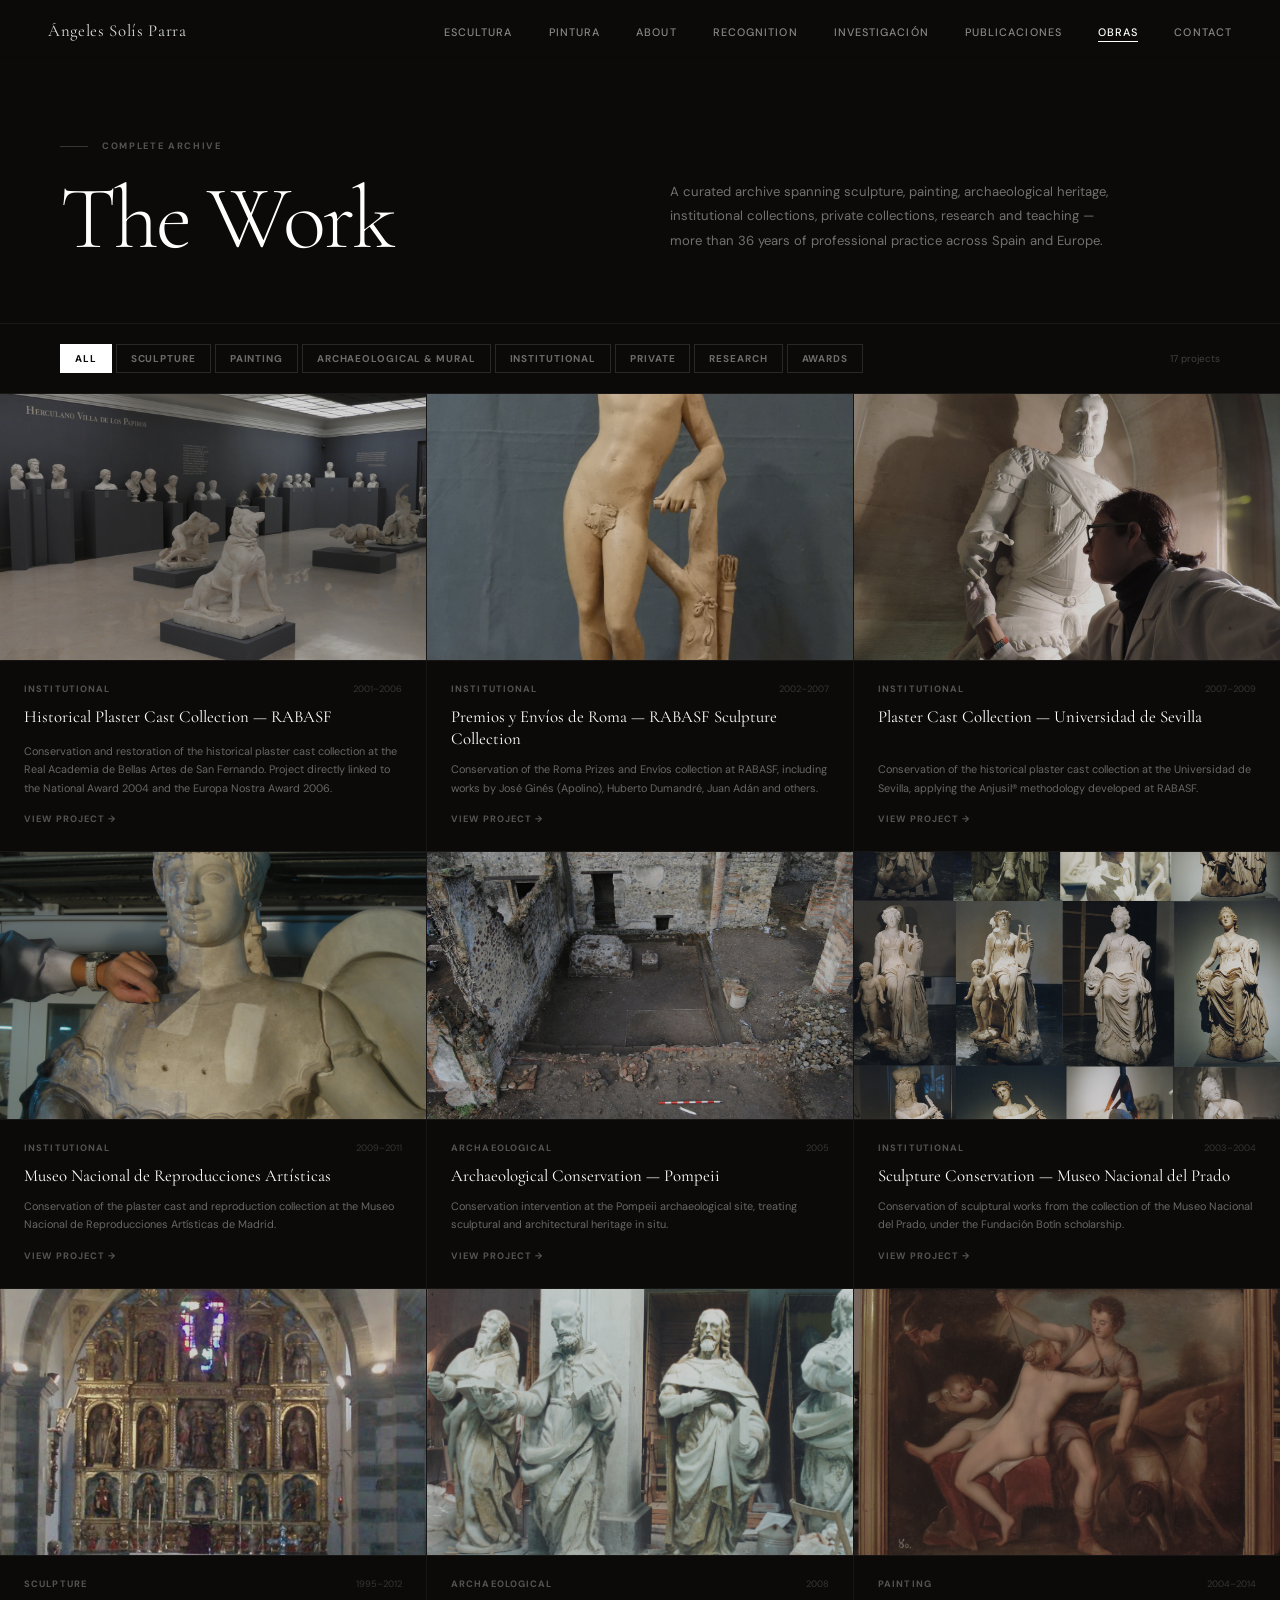
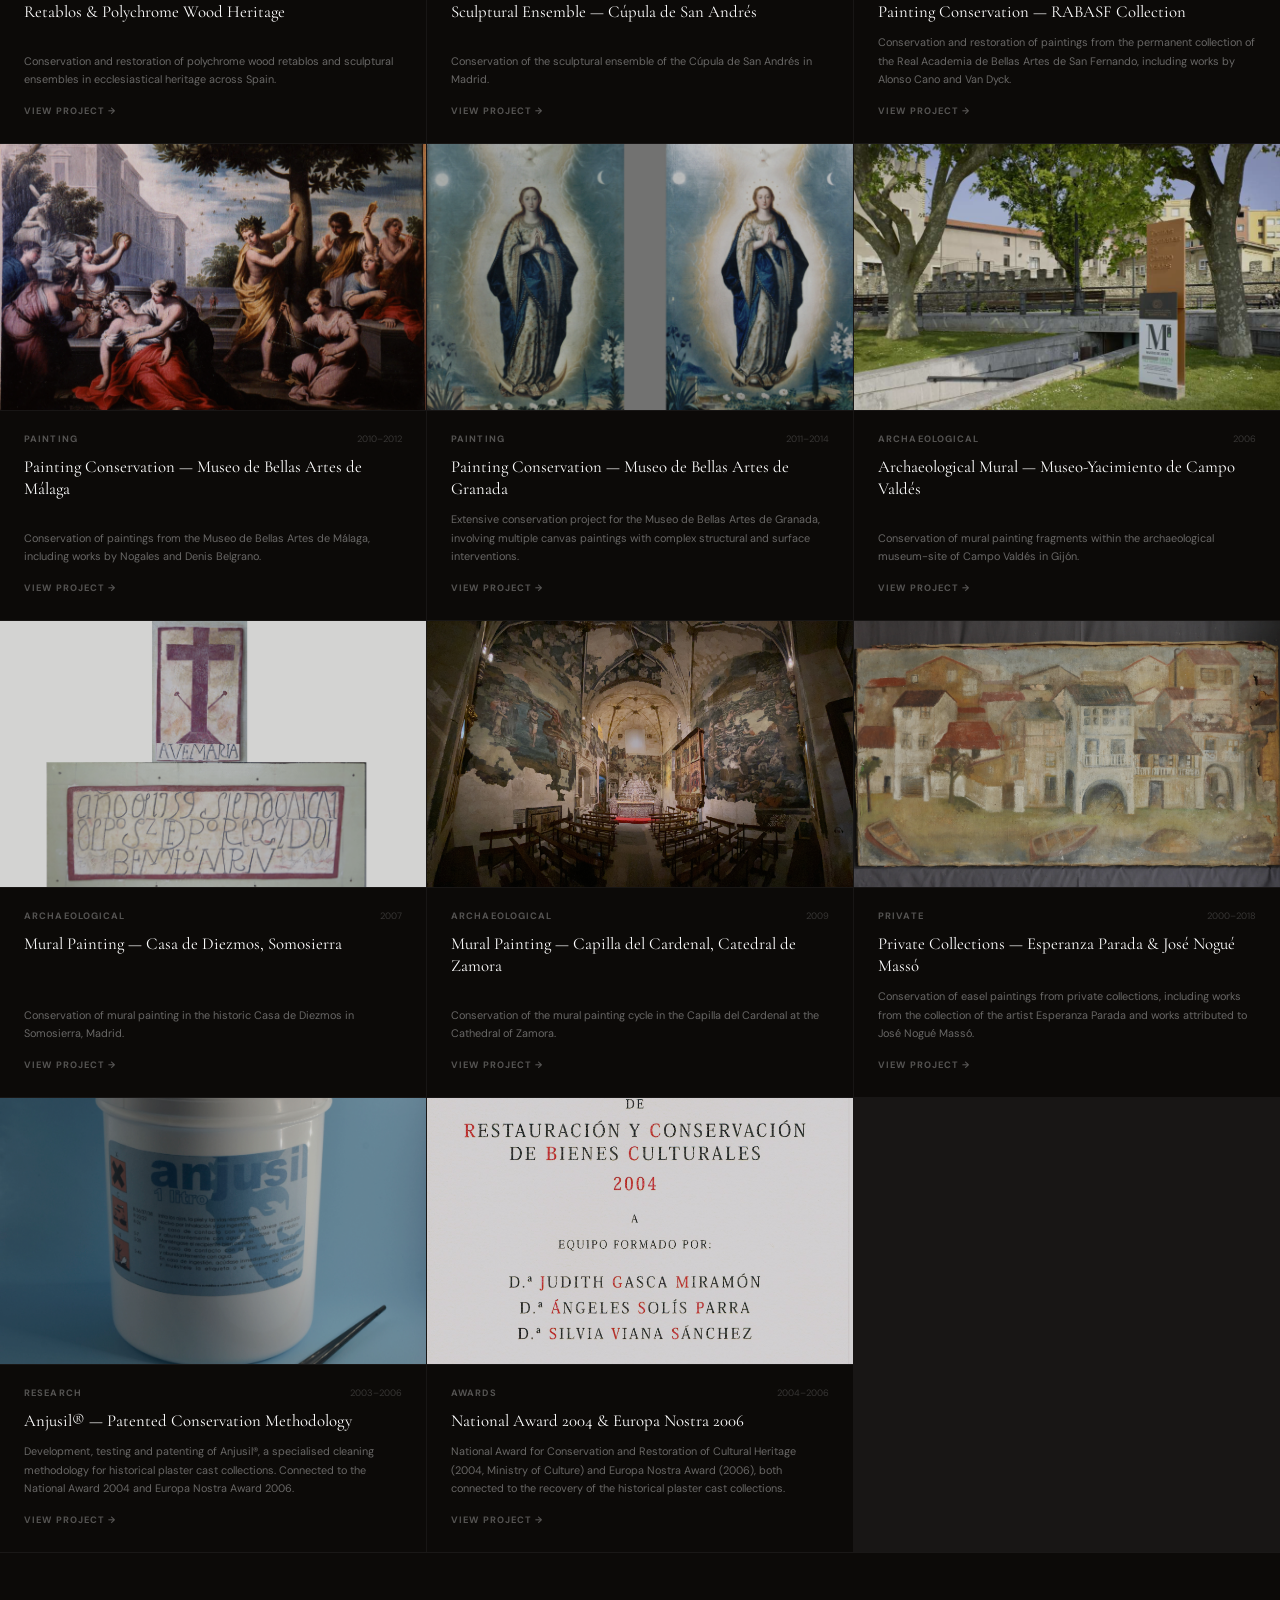
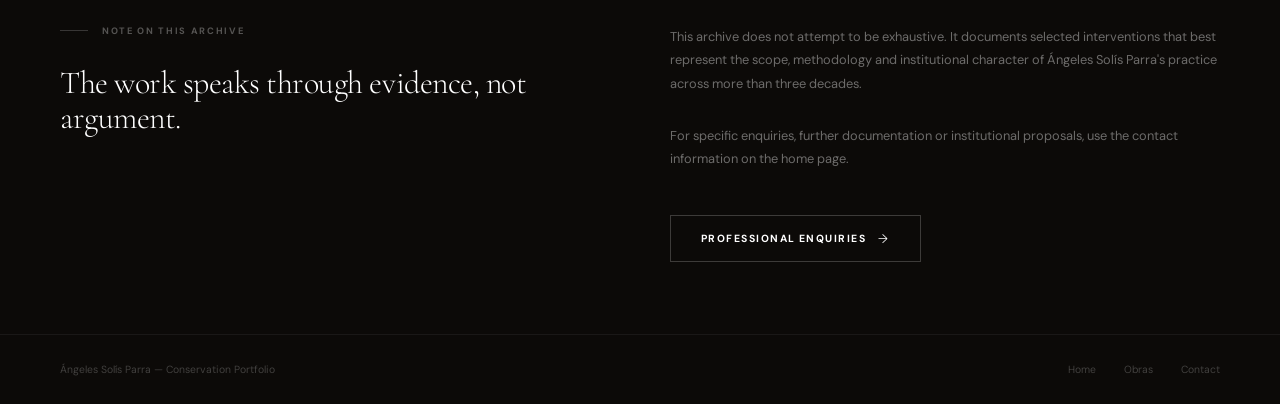
==== commit fc0f5b82: "Integrate client Revision 1 before visual redesign" ====
--- a/complete-archive.html
+++ b/complete-archive.html
@@ -18,12 +18,13 @@
     <a class="site-nav__brand" href="index.html">Ángeles Solís Parra</a>
     <nav aria-label="Primary navigation">
       <ul role="list">
-        <li><a href="index.html">Hall</a></li>
-        <li><a href="index.html">Vaciados</a></li>
-        <li><a href="index.html">Pintura</a></li>
+        <li><a href="index.html?room=vaciados">Escultura</a></li>
+        <li><a href="index.html?room=pintura">Pintura</a></li>
         <li><a href="index.html#about">About</a></li>
         <li><a href="index.html#recognition">Recognition</a></li>
-        <li><a href="complete-archive.html" class="is-active" aria-current="page">Archive</a></li>
+        <li><a href="index.html#research">Investigación</a></li>
+        <li><a href="index.html#publications">Publicaciones</a></li>
+        <li><a href="complete-archive.html" class="is-active" aria-current="page">Obras</a></li>
         <li><a href="index.html#contact">Contact</a></li>
       </ul>
     </nav>
@@ -82,7 +83,7 @@
     <nav aria-label="Footer navigation">
       <ul role="list">
         <li><a href="index.html">Home</a></li>
-        <li><a href="complete-archive.html">Archive</a></li>
+        <li><a href="complete-archive.html">Obras</a></li>
         <li><a href="index.html#contact">Contact</a></li>
       </ul>
     </nav>
--- a/assets/css/style.css
+++ b/assets/css/style.css
@@ -243,11 +243,11 @@
 
 .home-role {
   font-family: var(--f-sans);
-  font-size: 0.68rem;
-  font-weight: 500;
+  font-size: 0.76rem;
+  font-weight: 600;
   letter-spacing: 0.14em;
   text-transform: uppercase;
-  color: rgba(255,255,255,0.48);
+  color: rgba(255,255,255,0.62);
   margin-bottom: 14px;
 }
 
@@ -651,7 +651,7 @@
 .scroll-section--warm    { background: #181512; }
 .scroll-section--black   { background: var(--ink); }
 .scroll-section--darker  { background: #111009; }
-.scroll-section--charcoal { background: var(--charcoal); }
+.scroll-section--charcoal { background: #1c1a17; }
 
 /* ── PER-SECTION VISUAL DIFFERENTIATION ─────────────
    ID overrides (higher specificity) give each section
@@ -897,6 +897,15 @@
   letter-spacing: 0.04em;
 }
 
+.recognition__item--emphasis .recognition__year-ghost {
+  color: rgba(255,255,255,0.12);
+}
+
+.recognition__item--emphasis .recognition__award {
+  font-weight: 500;
+  font-size: clamp(1.05rem, 1.6vw, 1.4rem);
+}
+
 
 /* ── RESEARCH / METHODOLOGY ──────────────────────── */
 .research__content {
@@ -968,6 +977,44 @@
   color: rgba(255,255,255,0.38);
 }
 
+
+/* ── PUBLICATIONS ─────────────────────────────────── */
+.publications__content {
+  padding: 80px;
+  max-width: 860px;
+}
+
+.publications__heading {
+  font-family: var(--f-serif);
+  font-size: clamp(2rem, 4vw, 3.5rem);
+  font-weight: 300;
+  line-height: 1.1;
+  letter-spacing: -0.015em;
+  color: var(--white);
+  margin-bottom: 24px;
+  max-width: 22ch;
+}
+
+.publications__body {
+  font-family: var(--f-sans);
+  font-size: 0.85rem;
+  line-height: 1.7;
+  color: rgba(255,255,255,0.5);
+  max-width: 52ch;
+  margin-bottom: 48px;
+}
+
+.publications__list {
+  border-top: 1px solid rgba(255,255,255,0.08);
+  padding-top: 32px;
+}
+
+.publications__item--pending .publications__item-note {
+  font-family: var(--f-sans);
+  font-size: 0.78rem;
+  font-style: italic;
+  color: rgba(255,255,255,0.35);
+}
 
 /* ── ARCHIVE CTA ─────────────────────────────────── */
 .archive__content {
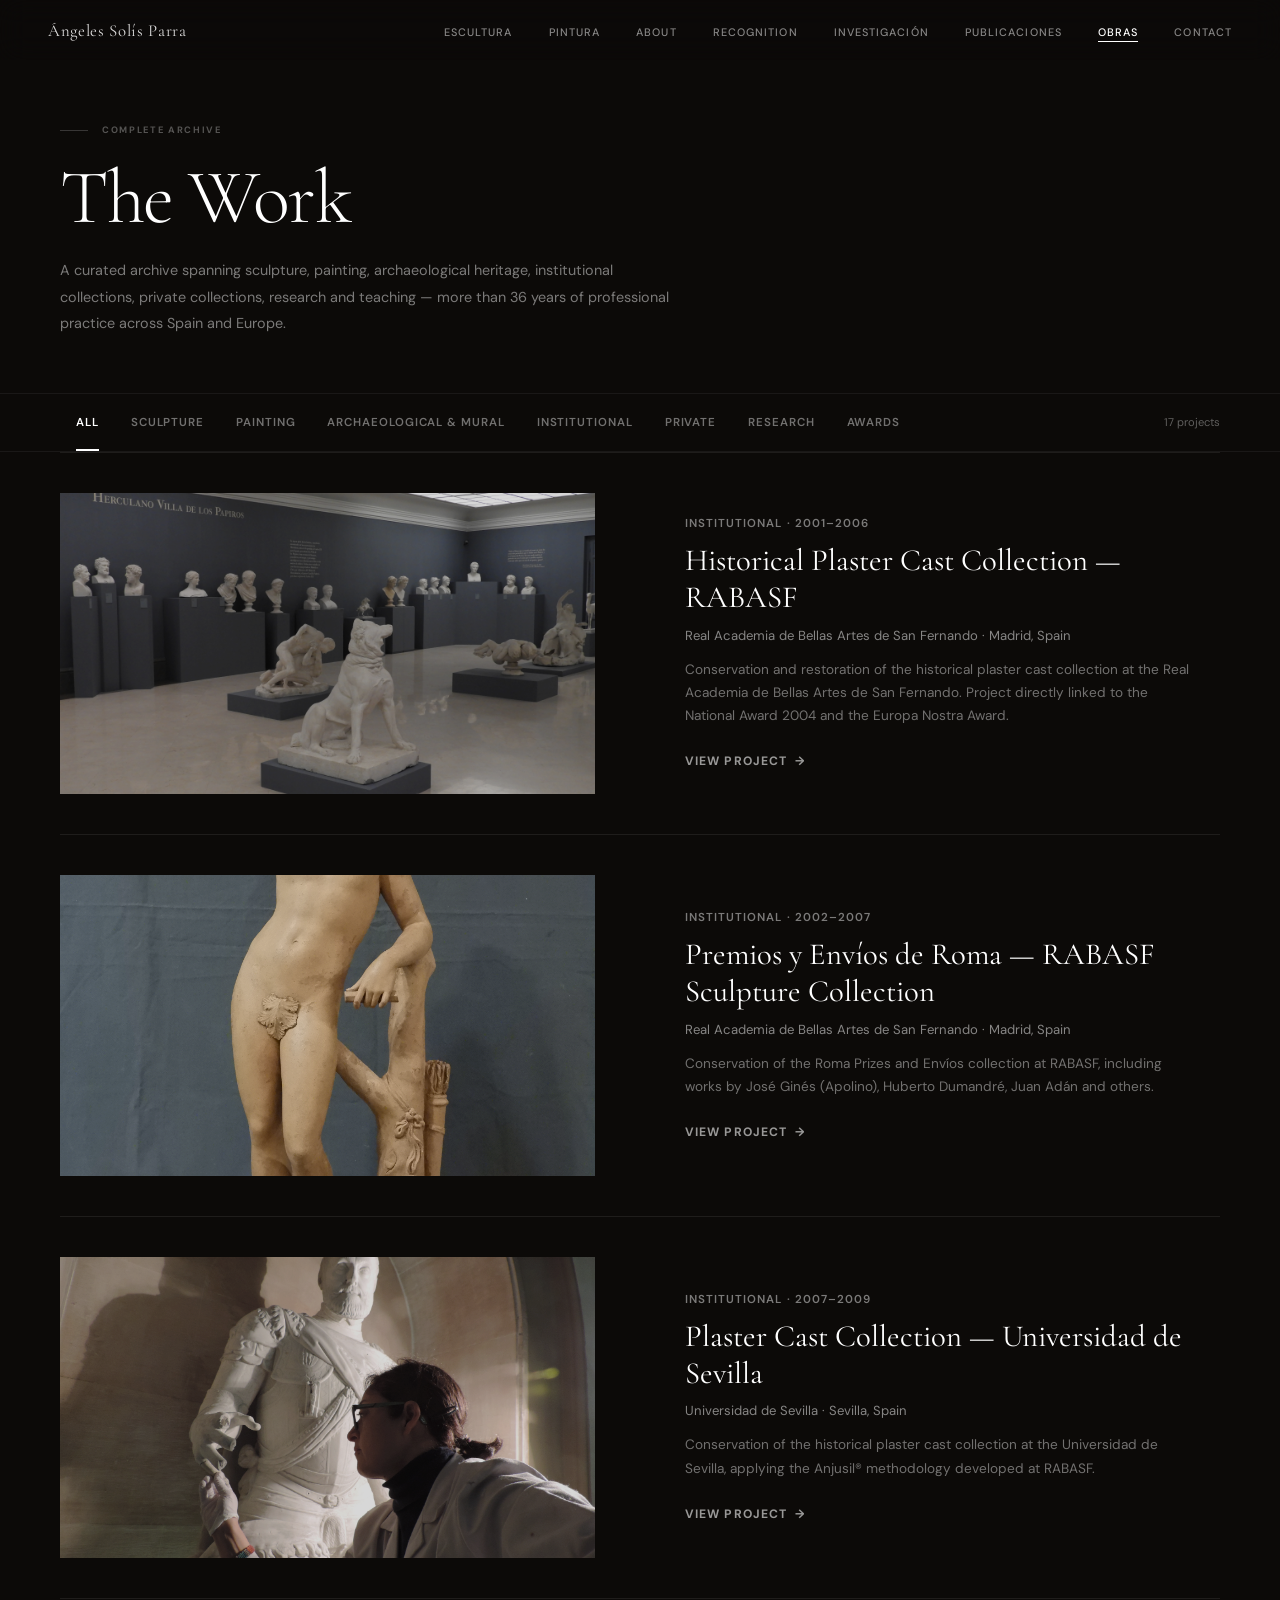
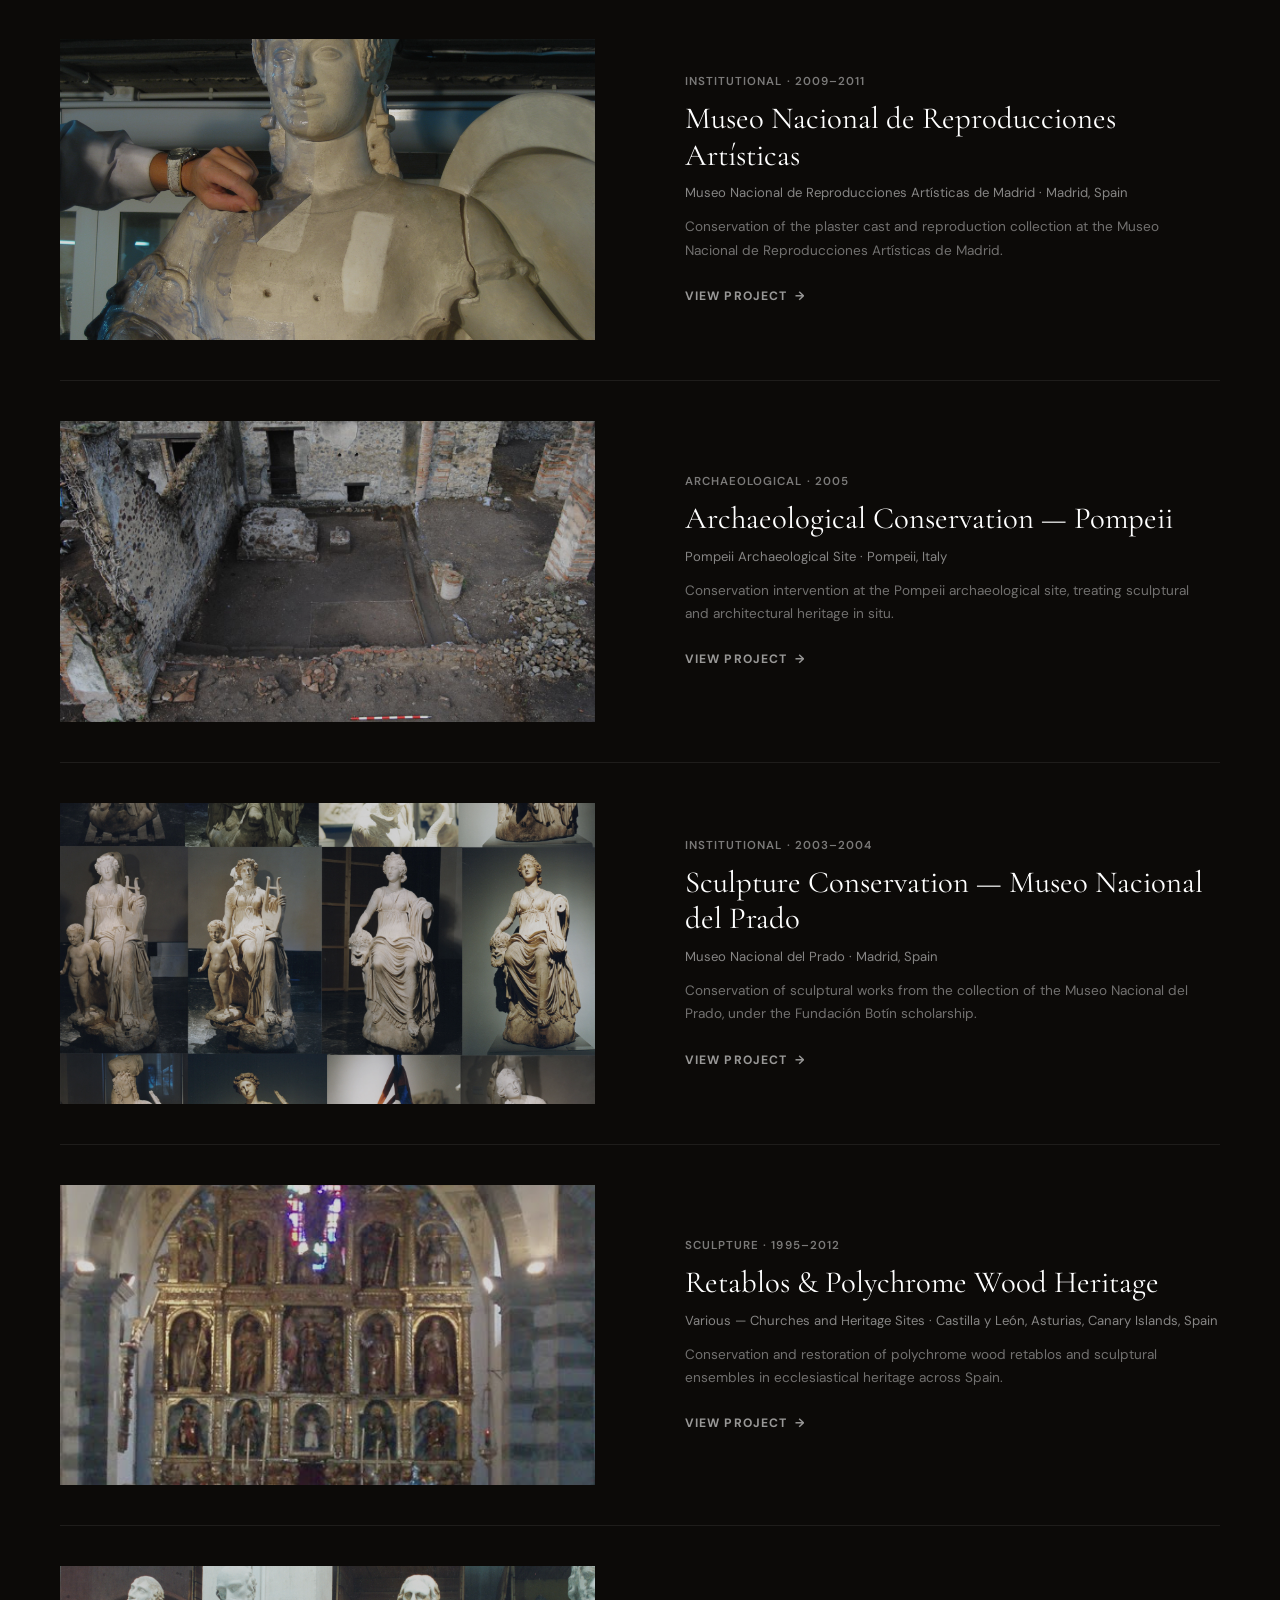
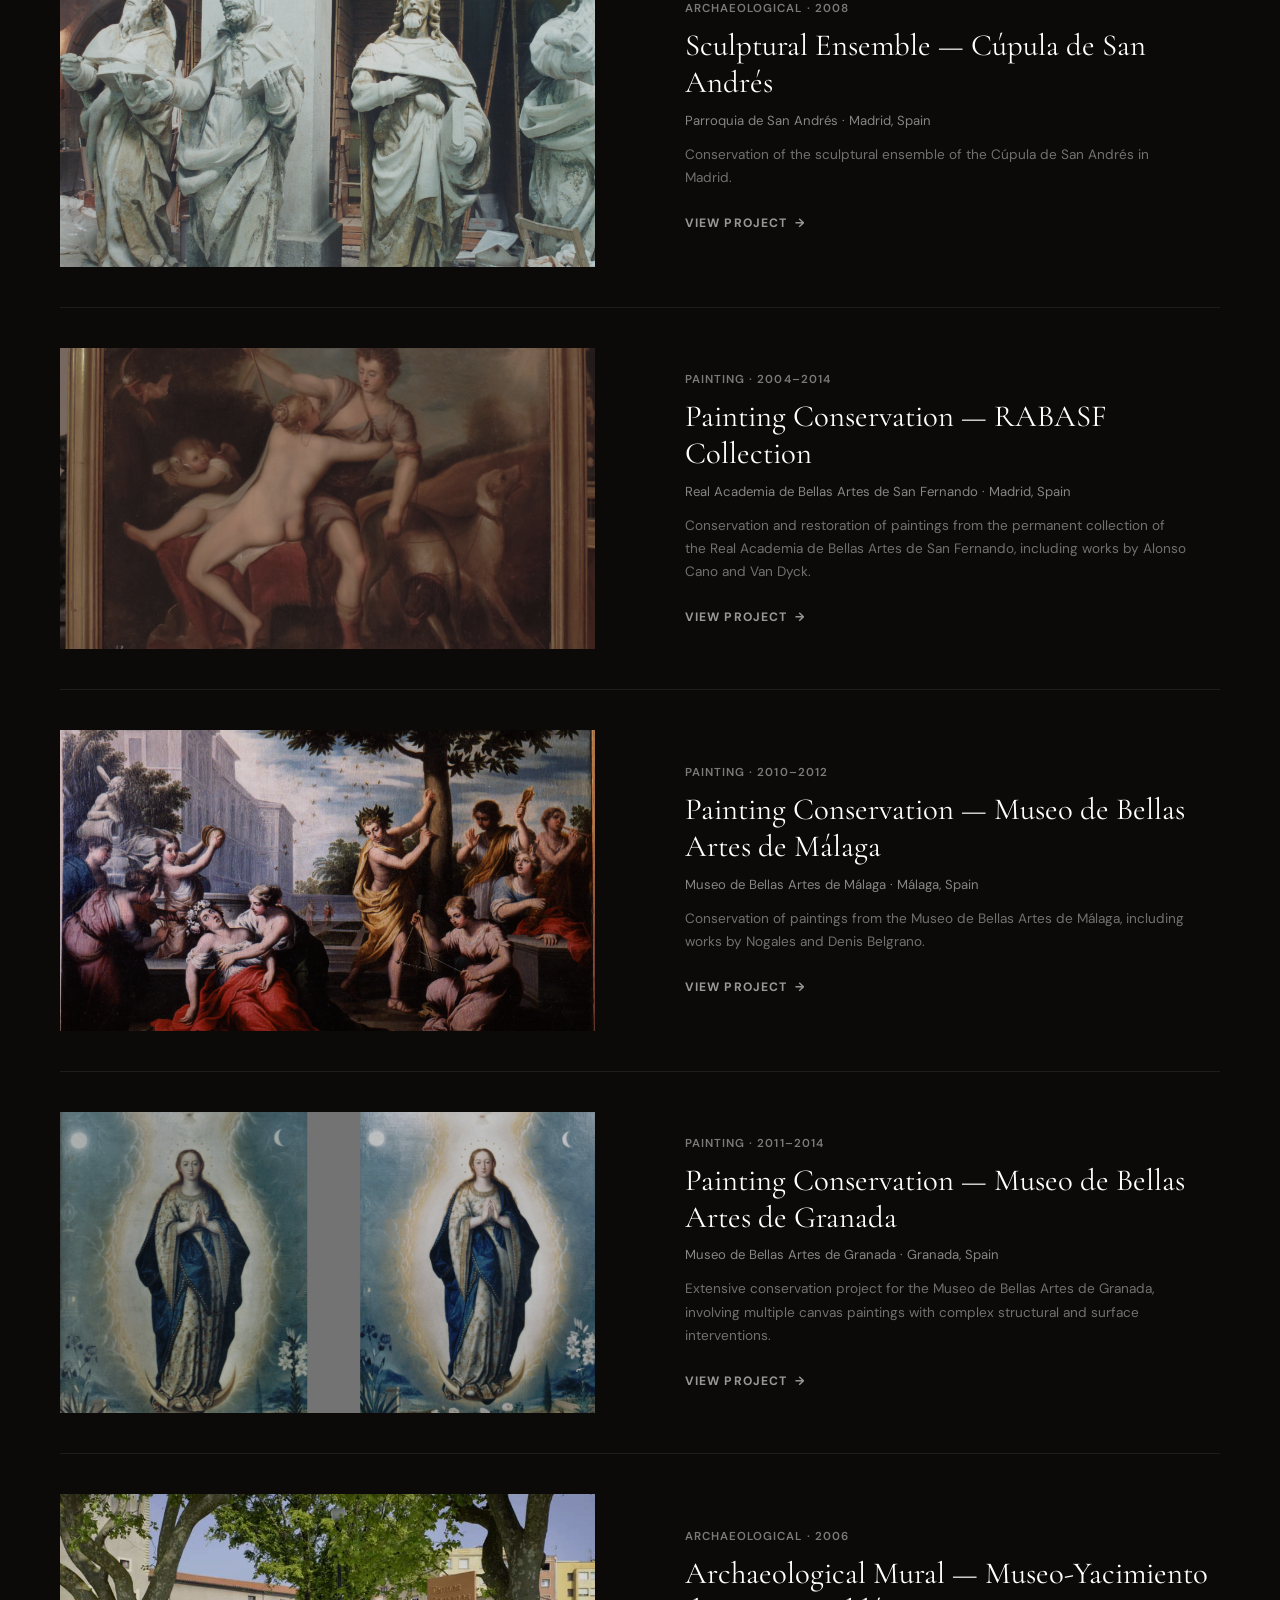
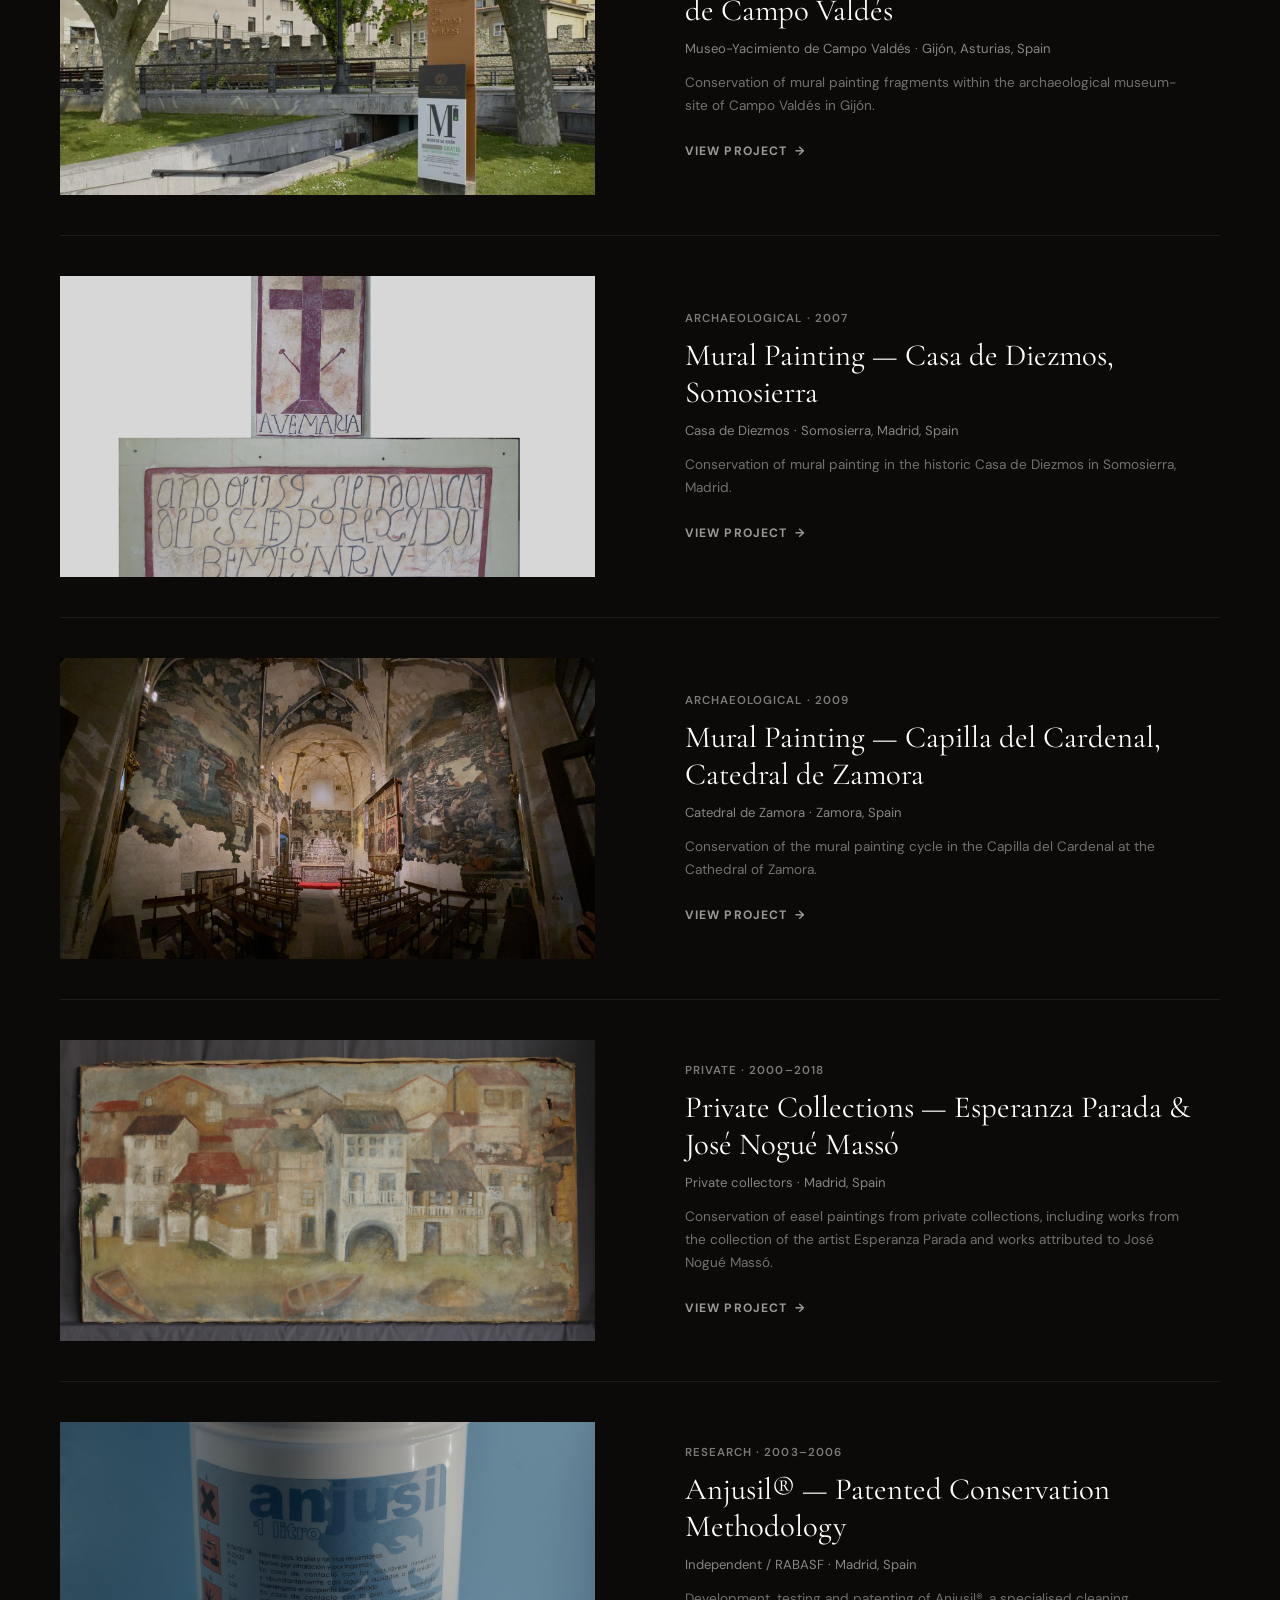
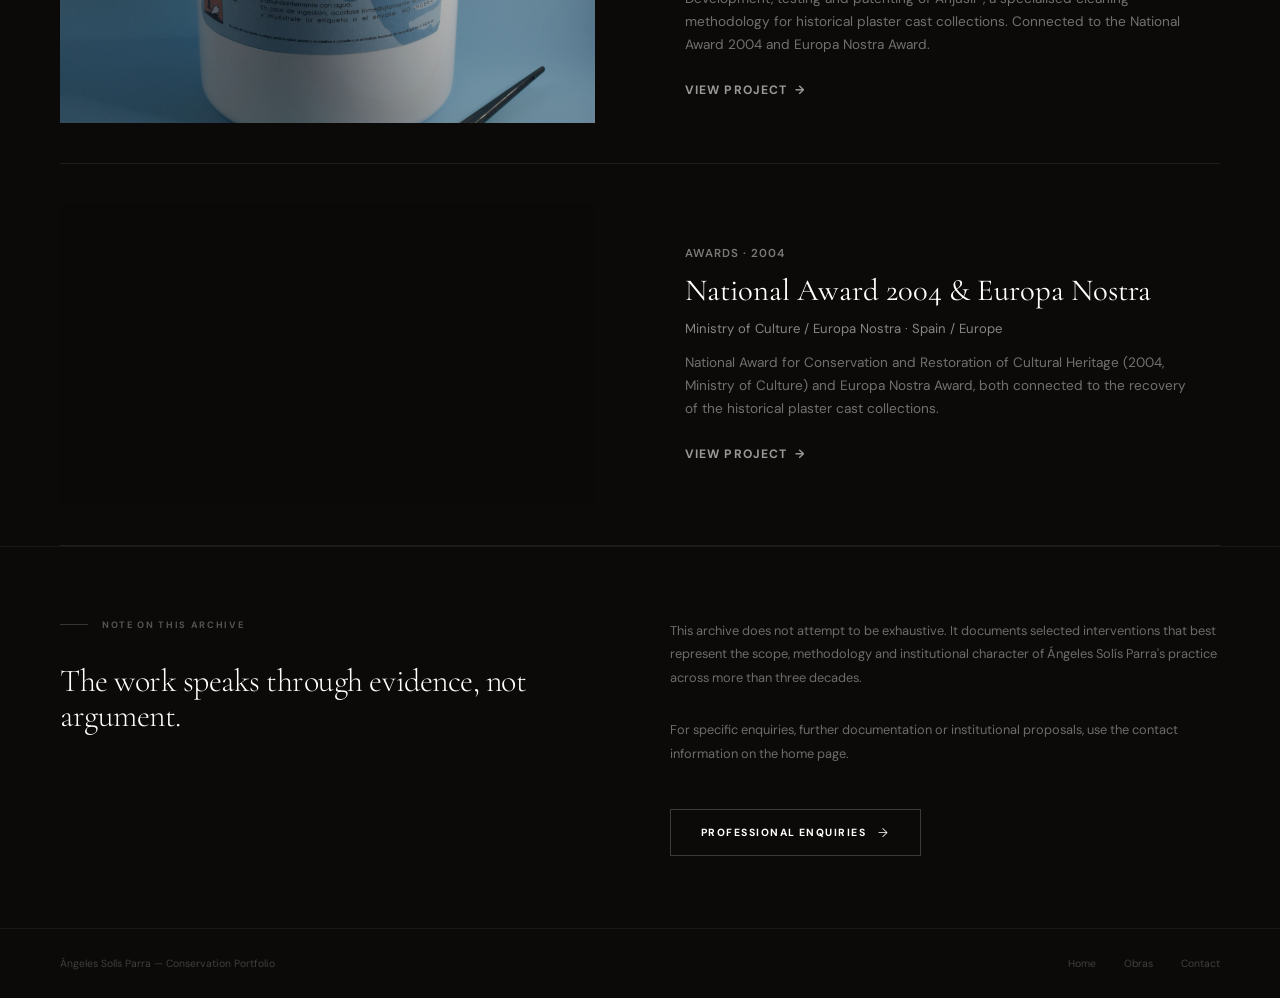
==== commit 02fe6e60: "Approve Complete Archive editorial redesign Header, filters and project rows redesigned as a museum-" ====
--- a/complete-archive.html
+++ b/complete-archive.html
@@ -9,7 +9,7 @@
   <link rel="preconnect" href="https://fonts.googleapis.com">
   <link rel="preconnect" href="https://fonts.gstatic.com" crossorigin>
   <link href="https://fonts.googleapis.com/css2?family=Cormorant+Garamond:ital,wght@0,300;0,400;0,500;1,300;1,400&family=DM+Sans:opsz,wght@9..40,300;9..40,400;9..40,500;9..40,600&display=swap" rel="stylesheet">
-  <link rel="stylesheet" href="assets/css/style.css">
+  <link rel="stylesheet" href="assets/css/style.css?v=3">
 </head>
 <body>
 
@@ -33,24 +33,24 @@
 
   <!-- HEADER -->
   <header class="archive-header" aria-label="Archive page header">
-    <div>
-      <p class="archive-header__eyebrow">Complete Archive</p>
-      <h1 class="archive-header__title">The Work</h1>
-    </div>
+    <p class="s-eyebrow">Complete Archive</p>
+    <h1 class="archive-header__title">The Work</h1>
     <p class="archive-header__desc">A curated archive spanning sculpture, painting, archaeological heritage, institutional collections, private collections, research and teaching — more than 36 years of professional practice across Spain and Europe.</p>
   </header>
 
 
   <!-- FILTER BAR -->
   <div class="archive-filters" role="group" aria-label="Filter by category">
-    <button class="filter-btn is-active" data-filter="all" type="button">All</button>
-    <button class="filter-btn" data-filter="sculpture" type="button">Sculpture</button>
-    <button class="filter-btn" data-filter="painting" type="button">Painting</button>
-    <button class="filter-btn" data-filter="archaeological-mural" type="button">Archaeological &amp; Mural</button>
-    <button class="filter-btn" data-filter="institutional-collections" type="button">Institutional</button>
-    <button class="filter-btn" data-filter="private-collections" type="button">Private</button>
-    <button class="filter-btn" data-filter="research-methodology" type="button">Research</button>
-    <button class="filter-btn" data-filter="awards-grants" type="button">Awards</button>
+    <div class="archive-filters__scroll">
+      <button class="filter-btn is-active" data-filter="all" type="button">All</button>
+      <button class="filter-btn" data-filter="sculpture" type="button">Sculpture</button>
+      <button class="filter-btn" data-filter="painting" type="button">Painting</button>
+      <button class="filter-btn" data-filter="archaeological-mural" type="button">Archaeological &amp; Mural</button>
+      <button class="filter-btn" data-filter="institutional-collections" type="button">Institutional</button>
+      <button class="filter-btn" data-filter="private-collections" type="button">Private</button>
+      <button class="filter-btn" data-filter="research-methodology" type="button">Research</button>
+      <button class="filter-btn" data-filter="awards-grants" type="button">Awards</button>
+    </div>
     <span class="archive-filters__count" id="archive-count" aria-live="polite"></span>
   </div>
 
@@ -64,7 +64,7 @@
   <!-- NOTE -->
   <section class="archive-note" aria-label="Archive note">
     <div>
-      <p class="archive-header__eyebrow">Note on this archive</p>
+      <p class="s-eyebrow">Note on this archive</p>
       <h2 class="archive-note__heading">The work speaks through evidence, not argument.</h2>
     </div>
     <div>
@@ -109,26 +109,49 @@
       return cats[0] || 'other';
     }
 
+    // Presentation-only safeguard: the Europa Nostra award year is
+    // disputed (diploma says 2005, CV says 2006) and unconfirmed by
+    // Ángeles. projects.json is not touched — this only strips the
+    // unconfirmed "2006" from text as it's rendered here, without
+    // ever substituting the disputed "2005" in its place.
+    function safeguardEuropaNostra(text) {
+      if (!text) return text;
+      return text
+        .replace(/Europa Nostra Award\s*\(?2006\)?/gi, 'Europa Nostra Award')
+        .replace(/Europa Nostra\s*\(?2006\)?/gi, 'Europa Nostra')
+        .replace(/\s{2,}/g, ' ')
+        .trim();
+    }
+
+    function safeguardYear(p) {
+      // premios-reconocimientos' "2004–2006" range encodes the same
+      // disputed Europa Nostra date as its end point — show only the
+      // confirmed National Award year until it's resolved.
+      if (p.id === 'premios-reconocimientos') return '2004';
+      return p.year;
+    }
+
     function buildCard(p) {
       const cat   = primaryCategory(p.category);
       const label = CATEGORY_LABELS[cat] || cat;
+      const instLine = [p.institution, p.location].filter(Boolean).join(' · ');
+      const title = safeguardEuropaNostra(p.title);
+      const desc  = safeguardEuropaNostra(p.shortDescription);
       const a = document.createElement('a');
-      a.className = 'archive-card';
+      a.className = 'archive-entry';
       a.href = `project-detail.html?id=${p.id}`;
       a.dataset.category = p.category.join(',');
-      a.setAttribute('aria-label', p.title);
+      a.setAttribute('aria-label', title);
       a.innerHTML = `
-        <div class="archive-card__thumb">
-          <img src="${p.heroImage}" alt="${p.title}" loading="lazy" width="600" height="375">
+        <div class="archive-entry__thumb">
+          <img src="${p.heroImage}" alt="${title}" loading="lazy" width="600" height="450">
         </div>
-        <div class="archive-card__body">
-          <div class="archive-card__meta">
-            <span class="archive-card__pill">${label}</span>
-            <span class="archive-card__year">${p.year}</span>
-          </div>
-          <h2 class="archive-card__title">${p.title}</h2>
-          <p class="archive-card__desc">${p.shortDescription}</p>
-          <span class="archive-card__cta">View project →</span>
+        <div class="archive-entry__body">
+          <p class="archive-entry__meta">${label} · ${safeguardYear(p)}</p>
+          <h2 class="archive-entry__title">${title}</h2>
+          ${instLine ? `<p class="archive-entry__inst">${instLine}</p>` : ''}
+          <p class="archive-entry__desc">${desc}</p>
+          <span class="archive-entry__cta">View project <span aria-hidden="true">→</span></span>
         </div>
       `;
       return a;
@@ -158,7 +181,7 @@
           btn.classList.add('is-active');
 
           let n = 0;
-          document.querySelectorAll('.archive-card').forEach(card => {
+          document.querySelectorAll('.archive-entry').forEach(card => {
             const show = filter === 'all' || card.dataset.category.split(',').includes(filter);
             card.classList.toggle('is-hidden', !show);
             if (show) n++;
--- a/assets/css/style.css
+++ b/assets/css/style.css
@@ -56,7 +56,12 @@
   align-items: center;
   justify-content: space-between;
   padding: 0 48px;
-  background: linear-gradient(to bottom, rgba(12,11,10,0.6) 0%, transparent 100%);
+  /* Constant frosted scrim — legible over dark room photography
+     AND light editorial sections alike, unlike a fade-to-transparent
+     gradient that assumes a dark backdrop. */
+  background: rgba(10,9,8,0.5);
+  backdrop-filter: blur(14px);
+  -webkit-backdrop-filter: blur(14px);
 }
 
 .site-nav__brand {
@@ -66,6 +71,8 @@
   letter-spacing: 0.04em;
   color: var(--white);
   opacity: 0.85;
+  white-space: nowrap;
+  flex-shrink: 0;
   transition: opacity 0.2s;
 }
 
@@ -178,6 +185,23 @@
   flex-direction: column;
 }
 
+/* Progressive reveal on room switch: content settles in a
+   beat after the panel itself fades in, staggered by zone. */
+.home-identity, .home-enter-wrap, .home-stats,
+.room__intro, .feature-card, .room__secondary {
+  opacity: 0;
+  transform: translateY(16px);
+  transition: opacity 0.6s var(--ease-out), transform 0.6s var(--ease-out);
+}
+
+.room-panel.is-active .home-identity  { opacity: 1; transform: none; transition-delay: 0.15s; }
+.room-panel.is-active .home-enter-wrap { opacity: 1; transform: none; transition-delay: 0.26s; }
+.room-panel.is-active .home-stats     { opacity: 1; transform: none; transition-delay: 0.34s; }
+
+.room-panel.is-active .room__intro     { opacity: 1; transform: none; transition-delay: 0.15s; }
+.room-panel.is-active .feature-card    { opacity: 1; transform: none; transition-delay: 0.26s; }
+.room-panel.is-active .room__secondary { opacity: 1; transform: none; transition-delay: 0.36s; }
+
 
 /* ══════════════════════════════════════════════════
    HOME ROOM
@@ -241,22 +265,29 @@
 .home-name span { font-weight: 300; }
 .home-name em   { font-style: italic; font-weight: 300; }
 
+.home-role-rule {
+  width: 40px;
+  height: 1px;
+  background: rgba(255,255,255,0.28);
+  margin: 4px 0 18px;
+}
+
 .home-role {
   font-family: var(--f-sans);
-  font-size: 0.76rem;
+  font-size: 0.86rem;
   font-weight: 600;
-  letter-spacing: 0.14em;
-  text-transform: uppercase;
-  color: rgba(255,255,255,0.62);
-  margin-bottom: 14px;
+  letter-spacing: 0.1em;
+  text-transform: uppercase;
+  color: rgba(255,255,255,0.82);
+  margin-bottom: 16px;
 }
 
 .home-desc {
   font-family: var(--f-sans);
-  font-size: 0.78rem;
+  font-size: 0.82rem;
   line-height: 1.85;
-  color: rgba(255,255,255,0.42);
-  max-width: 40ch;
+  color: rgba(255,255,255,0.58);
+  max-width: 42ch;
   text-align: center;
 }
 
@@ -264,11 +295,64 @@
 .home-enter-wrap {
   display: flex;
   justify-content: center;
-  margin-top: 48px;
+  margin-top: 52px;
 }
 
 /* Hide the duplicate absolutely-positioned room-nav on home */
 #rp-home > .room-nav--right { display: none; }
+
+/* ── Hall CTA — museum wayfinding placard ───────────
+   Bordered sign, not a generic pill button: sharp
+   corners, arrow-in-circle, brightens on hover.
+   ──────────────────────────────────────────────────── */
+.room-nav.room-nav--cta {
+  flex-direction: row;
+  align-items: center;
+  gap: 28px;
+  padding: 18px 22px 18px 26px;
+  border: 1px solid rgba(255,255,255,0.28);
+  transition: border-color 0.3s var(--easing), background 0.3s var(--easing);
+}
+
+.room-nav--cta:hover {
+  border-color: rgba(255,255,255,0.7);
+  background: rgba(255,255,255,0.04);
+}
+
+.room-nav--cta .room-nav__stack {
+  display: flex;
+  flex-direction: column;
+  gap: 6px;
+}
+
+.room-nav--cta .room-nav__dest {
+  color: rgba(255,255,255,0.45);
+}
+
+.room-nav--cta .room-nav__name {
+  font-size: clamp(1.15rem, 1.6vw, 1.5rem);
+}
+
+.room-nav--cta .room-nav__arrow {
+  flex-shrink: 0;
+  width: 38px;
+  height: 38px;
+  border-radius: 50%;
+  border: 1px solid rgba(255,255,255,0.35);
+  display: flex;
+  align-items: center;
+  justify-content: center;
+  font-size: 1rem;
+  color: rgba(255,255,255,0.7);
+  transition: transform 0.3s var(--easing), background 0.3s var(--easing), border-color 0.3s var(--easing);
+}
+
+.room-nav--cta:hover .room-nav__arrow {
+  transform: translateX(4px);
+  background: rgba(255,255,255,0.1);
+  border-color: rgba(255,255,255,0.7);
+  color: var(--white);
+}
 
 /* Stats strip */
 .home-stats {
@@ -278,18 +362,18 @@
 }
 
 .home-stat {
-  padding: 20px 28px 28px;
+  padding: 26px 28px 10px;
   border-right: 1px solid rgba(255,255,255,0.07);
   display: flex;
   flex-direction: column;
-  gap: 8px;
+  gap: 10px;
 }
 
 .home-stat:last-child { border-right: none; }
 
 .home-stat strong {
   font-family: var(--f-serif);
-  font-size: clamp(1.5rem, 2.5vw, 2.4rem);
+  font-size: clamp(1.7rem, 2.8vw, 2.7rem);
   font-weight: 300;
   letter-spacing: -0.02em;
   color: var(--white);
@@ -298,9 +382,11 @@
 
 .home-stat span {
   font-family: var(--f-sans);
-  font-size: 0.72rem;
-  line-height: 1.6;
-  color: var(--white);
+  font-size: 0.66rem;
+  font-weight: 500;
+  letter-spacing: 0.01em;
+  line-height: 1.55;
+  color: rgba(255,255,255,0.5);
   max-width: 24ch;
 }
 
@@ -381,15 +467,18 @@
    Three-zone layout: room-nav top · content centred
    ══════════════════════════════════════════════════ */
 
-/* Diagonal overlay: dark left (text) → lighter right (cards have own bg) */
+/* Diagonal overlay: dark left (intro text) → graduated right
+   (projects sit closer to the photo; a soft floor of darkness
+   plus per-element text-shadow carries legibility instead of
+   one opaque panel over the whole image). */
 #rp-vaciados .rp-overlay,
 #rp-pintura  .rp-overlay {
   background: linear-gradient(
     108deg,
-    rgba(12,11,10,0.84) 0%,
-    rgba(12,11,10,0.62) 30%,
-    rgba(12,11,10,0.24) 60%,
-    rgba(12,11,10,0.10) 100%
+    rgba(12,11,10,0.86) 0%,
+    rgba(12,11,10,0.68) 28%,
+    rgba(12,11,10,0.46) 55%,
+    rgba(12,11,10,0.40) 100%
   );
 }
 
@@ -459,19 +548,19 @@
 
 .room__subtitle {
   font-family: var(--f-sans);
-  font-size: 0.78rem;
+  font-size: 0.95rem;
   font-weight: 400;
-  line-height: 1.65;
-  color: rgba(255,255,255,0.58);
-  max-width: 30ch;
+  line-height: 1.6;
+  color: rgba(255,255,255,0.8);
+  max-width: 32ch;
 }
 
 .room__text {
   font-family: var(--f-sans);
-  font-size: 0.7rem;
-  line-height: 1.8;
-  color: rgba(255,255,255,0.38);
-  max-width: 34ch;
+  font-size: 0.85rem;
+  line-height: 1.75;
+  color: rgba(255,255,255,0.63);
+  max-width: 36ch;
 }
 
 
@@ -566,75 +655,271 @@
 .project-card__link::after { content: '→'; font-weight: 300; letter-spacing: 0; }
 .project-card:hover .project-card__link { color: rgba(255,255,255,0.75); }
 
-/* ── ROOM PANELS: horizontal catalog list override ───
-   Scoped to .room__projects so archive grid is untouched
+/* ── ROOM PANELS: curated editorial spread ───────────
+   One protagonist (feature-card) + a quieter secondary
+   strip — replaces the old four-equal-rows list so the
+   room reads as a curated exhibit, not a UI panel glued
+   onto the photograph. No opaque panel behind the whole
+   list: each element carries its own legibility.
+   Scoped to .room__projects so the Archive grid (its own
+   page) is untouched.
    ──────────────────────────────────────────────────── */
 
-/* Dark frosted panel behind the list for readability */
 .room__projects {
-  background: rgba(10, 8, 7, 0.72);
-  backdrop-filter: blur(10px);
-  -webkit-backdrop-filter: blur(10px);
-  padding: 0 24px 6px;
-  border-top: 1px solid rgba(255,255,255,0.10);
-}
-
-.room__projects .project-card {
+  display: flex;
+  flex-direction: column;
+  gap: 26px;
+}
+
+/* Protagonist — image and text share one continuous frame
+   (border + wash) so the pair reads as a single exhibition
+   piece, not two elements placed near each other. */
+.feature-card {
   display: grid;
-  grid-template-columns: 106px 1fr auto;
+  grid-template-columns: 210px 1fr;
+  align-items: stretch;
+  position: relative;
+  text-decoration: none;
+  color: var(--white);
+  border: 1px solid rgba(255,255,255,0.18);
+  background: rgba(8,7,6,0.26);
+  transition: border-color 0.3s var(--easing), background 0.3s var(--easing);
+}
+
+.feature-card:hover,
+.feature-card:focus-visible {
+  border-color: rgba(255,255,255,0.42);
+  background: rgba(8,7,6,0.4);
+}
+
+.feature-card:focus-visible {
+  outline: 1px solid rgba(255,255,255,0.6);
+  outline-offset: 3px;
+}
+
+/* Museum label plate — small, always-legible date chip in the
+   protagonist image's corner. Echoes the Hall CTA's bordered-
+   placard language rather than fighting a photograph for
+   contrast the way a giant translucent numeral would. */
+.feature-card__ghost {
+  position: absolute;
+  top: 14px;
+  left: 14px;
+  z-index: 2;
+  padding: 6px 12px;
+  background: rgba(12,11,10,0.74);
+  border: 1px solid rgba(255,255,255,0.24);
+  font-family: var(--f-serif);
+  font-style: italic;
+  font-size: 0.95rem;
+  font-weight: 400;
+  letter-spacing: 0.01em;
+  color: rgba(255,255,255,0.88);
+  line-height: 1;
+  pointer-events: none;
+  user-select: none;
+  white-space: nowrap;
+}
+
+.feature-card__frame {
+  position: relative;
+  z-index: 1;
+  min-height: 210px;
+  height: 100%;
+}
+
+.feature-card__img {
+  width: 100%; height: 100%;
+  overflow: hidden;
+}
+
+.feature-card__img img {
+  width: 100%; height: 100%;
+  object-fit: cover;
+  transition: transform 0.6s var(--easing);
+}
+
+.feature-card:hover .feature-card__img img { transform: scale(1.06); }
+
+.feature-card__detail {
+  position: absolute;
+  width: 60px;
+  height: 60px;
+  right: 14px;
+  bottom: -16px;
+  overflow: hidden;
+  border: 3px solid var(--ink);
+  box-shadow: 0 8px 20px rgba(0,0,0,0.55);
+}
+
+.feature-card__detail img {
+  width: 100%; height: 100%;
+  object-fit: cover;
+}
+
+.feature-card__body {
+  position: relative;
+  z-index: 1;
+  padding: 22px 26px;
+  display: flex;
+  flex-direction: column;
+  justify-content: center;
+  gap: 8px;
+}
+
+.feature-card__meta {
+  font-family: var(--f-sans);
+  font-size: 0.95rem;
+  font-weight: 600;
+  letter-spacing: 0.07em;
+  text-transform: uppercase;
+  color: rgba(255,255,255,0.66);
+}
+
+.feature-card__body h3 {
+  font-family: var(--f-serif);
+  font-size: clamp(1.6rem, 2.2vw, 2.1rem);
+  font-weight: 400;
+  line-height: 1.18;
+  color: var(--white);
+  max-width: 20ch;
+}
+
+.feature-card__link {
+  font-family: var(--f-sans);
+  font-size: 0.95rem;
+  font-weight: 700;
+  letter-spacing: 0.04em;
+  text-transform: uppercase;
+  color: rgba(255,255,255,0.74);
+  display: flex;
   align-items: center;
-  background: transparent;
+  gap: 6px;
+  margin-top: 4px;
+  transition: color 0.2s, gap 0.2s;
+}
+
+.feature-card__link::after { content: '→'; font-weight: 300; letter-spacing: 0; }
+.feature-card:hover .feature-card__link,
+.feature-card:focus-visible .feature-card__link { color: var(--white); gap: 10px; }
+
+/* Secondary strip — each project is a compact, bounded cluster
+   (image + title + meta + action, all within reach of the eye)
+   rather than a row spread across the full width of the room.
+   The rest of the row stays open photograph. */
+/* Three clear horizontal rows: image, then a comfortably
+   sized text stack (metadata / title / CTA) immediately next
+   to it. Generous type and air — legibility for an audience
+   that should never have to lean in, over squeezing three
+   projects into the smallest possible space. */
+.room__secondary {
+  display: flex;
+  flex-direction: column;
+  align-items: flex-start;
+  gap: 30px;
+}
+
+.room__secondary .project-card {
+  display: flex;
+  flex-direction: row;
+  align-items: center;
+  gap: 24px;
+  width: fit-content;
+  max-width: 100%;
+  min-height: 116px;
+  background: linear-gradient(100deg, rgba(8,7,6,0.36) 0%, rgba(8,7,6,0.12) 82%, transparent 100%);
   border: none;
-  border-bottom: 1px solid rgba(255,255,255,0.08);
-  padding: 16px 0;
-  transition: background 0.22s var(--easing);
+  padding: 12px 32px 12px 12px;
+  transition: background 0.2s var(--easing);
   overflow: visible;
 }
 
-.room__projects .project-card:hover {
+.room__secondary .project-card:hover,
+.room__secondary .project-card:focus-visible {
   transform: none;
-  background: rgba(255,255,255,0.04);
-  border-bottom-color: rgba(255,255,255,0.08);
-}
-
-.room__projects .project-card__img {
+  background: linear-gradient(100deg, rgba(8,7,6,0.5) 0%, rgba(8,7,6,0.18) 82%, transparent 100%);
+}
+
+.room__secondary .project-card:focus-visible {
+  outline: 1px solid rgba(255,255,255,0.55);
+  outline-offset: 3px;
+}
+
+.room__secondary .project-card__img {
   aspect-ratio: 1;
-  width: 106px;
-  height: 106px;
+  width: 112px;
+  height: 112px;
   overflow: hidden;
   flex-shrink: 0;
-}
-
-.room__projects .project-card:hover .project-card__img img {
-  transform: scale(1.08);
-}
-
-.room__projects .project-card__body {
-  padding: 0 20px;
-  gap: 5px;
-  flex: 1;
-}
-
-.room__projects .project-card__body h3 {
-  font-size: 1.13rem;
-  color: rgba(255,255,255,0.90);
-}
-
-.room__projects .project-card__meta {
-  font-size: 0.70rem;
-  color: rgba(255,255,255,0.36);
-}
-
-.room__projects .project-card__link {
-  margin-top: 0;
-  font-size: 0.65rem;
-  color: rgba(255,255,255,0.26);
-  letter-spacing: 0.13em;
+  border: 1px solid rgba(255,255,255,0.16);
+}
+
+.room__secondary .project-card:hover .project-card__img img,
+.room__secondary .project-card:focus-visible .project-card__img img {
+  transform: scale(1.06);
+}
+
+.room__secondary .project-card__body {
+  padding: 0;
+  gap: 8px;
+  max-width: 34ch;
+  flex: none;
+}
+
+.room__secondary .project-card__meta {
+  font-size: 0.95rem;
+  font-weight: 600;
+  letter-spacing: 0.05em;
+  text-transform: uppercase;
+  color: rgba(255,255,255,0.66);
+  text-shadow: 0 1px 6px rgba(0,0,0,0.6);
+}
+
+.room__secondary .project-card__body h3 {
+  font-size: 1.3rem;
+  font-weight: 400;
+  line-height: 1.25;
+  color: rgba(255,255,255,0.95);
+  text-shadow: 0 2px 8px rgba(0,0,0,0.65);
+}
+
+.room__secondary .project-card__link {
+  margin-top: 2px;
+  font-size: 0.95rem;
+  font-weight: 700;
+  color: rgba(255,255,255,0.76);
+  text-shadow: 0 1px 6px rgba(0,0,0,0.6);
+  letter-spacing: 0.04em;
   white-space: nowrap;
 }
 
-.room__projects .project-card:hover .project-card__link {
-  color: rgba(255,255,255,0.65);
+.room__secondary .project-card:hover .project-card__link,
+.room__secondary .project-card:focus-visible .project-card__link {
+  color: var(--white);
+}
+
+/* Pintura variant: mirror the protagonist and warm the
+   image treatment slightly so the two rooms read as
+   siblings, not clones. */
+.feature-card { grid-template-columns: 210px 1fr; }
+#rp-pintura .feature-card { grid-template-columns: 1fr 210px; }
+
+#rp-pintura .feature-card__frame { order: 2; }
+#rp-pintura .feature-card__body  { order: 1; }
+
+#rp-pintura .feature-card__ghost {
+  left: auto;
+  right: 14px;
+}
+
+#rp-pintura .feature-card__detail {
+  right: auto;
+  left: 14px;
+}
+
+#rp-pintura .feature-card__img img,
+#rp-pintura .room__secondary .project-card__img img {
+  filter: sepia(10%) saturate(1.08);
 }
 
 
@@ -669,13 +954,17 @@
   align-items: stretch;
 }
 #about .about__content {
-  background: #181410;
-  padding: calc(var(--nav-h) + 80px) 60px 80px;
+  /* Ivory read as a veil, not a solid block — a faint hint of
+     the page's own dark atmosphere shows through at the edges. */
+  background: rgba(236,212,198,0.8);
+  padding: calc(var(--nav-h) + 8px) 64px 8px;
   max-width: none;
   display: flex;
   flex-direction: column;
   justify-content: center;
 }
+#about .s-eyebrow           { color: rgba(12,10,8,0.42); }
+#about .s-eyebrow::before   { background: rgba(12,10,8,0.22); }
 .about__photo {
   position: relative;
   overflow: hidden;
@@ -706,9 +995,11 @@
 }
 #recognition .recognition__content { position: relative; z-index: 1; }
 
-/* Research — stone-grey from museum wall palette + plaster overlay */
+/* Investigación — ivory field, aligned with the site's light
+   token (matches About/Publications), a faint plaster-texture
+   watermark keeps the material/technical thread visible. */
 #research {
-  background: #C2BBB4;
+  background: var(--ivory);
   position: relative;
   overflow: hidden;
 }
@@ -719,7 +1010,7 @@
   background-image: url('../images/sculpture-plaster-detail-01.jpg');
   background-size: cover;
   background-position: center;
-  opacity: 0.18;
+  opacity: 0.07;
   mix-blend-mode: multiply;
   pointer-events: none;
   z-index: 0;
@@ -727,15 +1018,10 @@
 #research .research__content { position: relative; z-index: 1; }
 
 /* Research text — dark on light */
-#research .s-eyebrow                { color: rgba(18,14,8,0.42); }
-#research .s-eyebrow::before        { background: rgba(18,14,8,0.2); }
-#research .research__heading        { color: #141008; }
-#research .research__body           { color: rgba(18,14,8,0.58); }
-#research .research__item           { border-bottom-color: rgba(18,14,8,0.1); }
-#research .research__item:first-child { border-top-color: rgba(18,14,8,0.1); }
-#research .research__item-label     { color: rgba(18,14,8,0.38); }
-#research .research__item-title     { color: #201410; }
-#research .research__item-desc      { color: rgba(18,14,8,0.52); }
+#research .s-eyebrow                { color: rgba(12,10,8,0.42); }
+#research .s-eyebrow::before        { background: rgba(12,10,8,0.22); }
+#research .research__heading        { color: var(--ink); }
+#research .research__body           { color: rgba(12,10,8,0.64); }
 
 /* Archive CTA — warm dark charcoal, aligned with warm family */
 #archive {
@@ -807,18 +1093,21 @@
   font-weight: 300;
   line-height: 1.07;
   letter-spacing: -0.015em;
-  color: var(--white);
-  margin-bottom: 36px;
+  color: var(--ink);
+  margin-bottom: 6px;
   max-width: 22ch;
 }
 
 .about__body {
   font-family: var(--f-sans);
-  font-size: 0.85rem;
+  font-size: 0.9rem;
   line-height: 1.9;
-  color: rgba(255,255,255,0.48);
+  /* Solid, not alpha-blended: with a translucent panel behind it,
+     a semi-transparent text color compounds against the veil and
+     quietly erodes contrast. Solid ink is the ceiling available here. */
+  color: var(--ink);
   max-width: 52ch;
-  margin-bottom: 52px;
+  margin-bottom: 12px;
 }
 
 .about__quote {
@@ -827,10 +1116,10 @@
   font-weight: 300;
   font-style: italic;
   line-height: 1.55;
-  color: rgba(255,255,255,0.7);
+  color: var(--ink);
   max-width: 52ch;
   padding-left: 28px;
-  border-left: 1px solid rgba(255,255,255,0.12);
+  border-left: 1px solid rgba(12,10,8,0.3);
   border-top: none;
 }
 
@@ -843,12 +1132,12 @@
 
 .recognition__heading {
   font-family: var(--f-serif);
-  font-size: clamp(2rem, 4vw, 4.5rem);
+  font-size: clamp(2.2rem, 4.4vw, 5rem);
   font-weight: 300;
-  line-height: 1.08;
+  line-height: 1.06;
   letter-spacing: -0.015em;
   color: var(--white);
-  margin-bottom: 64px;
+  margin-bottom: 72px;
   max-width: 24ch;
 }
 
@@ -871,40 +1160,46 @@
 .recognition__item:last-child   { border-right: none; padding-right: 0; padding-left: 32px; }
 .recognition__item:not(:first-child):not(:last-child) { padding-left: 32px; }
 
+/* One shared type scale across all four items — hierarchy comes
+   from content and composition, not from four different sizes. */
+/* Identifier is now the supporting element — a small tracked
+   label, same register as the site's other eyebrows (room__eyebrow,
+   s-eyebrow), not a giant numeral competing with the award title. */
 .recognition__year-ghost {
-  font-family: var(--f-serif);
-  font-size: clamp(4rem, 8vw, 8rem);
-  font-weight: 300;
-  letter-spacing: -0.04em;
-  color: rgba(255,255,255,0.06);
+  font-family: var(--f-sans);
+  font-size: 0.7rem;
+  font-weight: 600;
+  letter-spacing: 0.12em;
+  text-transform: uppercase;
+  color: rgba(255,255,255,0.4);
+  text-shadow: 0 1px 6px rgba(0,0,0,0.5);
   line-height: 1;
-  margin-bottom: 8px;
-}
-
+  margin-bottom: 0;
+}
+
+/* Award title is now the primary element in each block. */
 .recognition__award {
   font-family: var(--f-serif);
-  font-size: clamp(1rem, 1.5vw, 1.3rem);
+  font-size: clamp(1.4rem, 2.1vw, 1.9rem);
   font-weight: 400;
-  line-height: 1.4;
-  color: var(--white);
+  line-height: 1.25;
+  color: var(--white);
+  text-shadow: 0 2px 10px rgba(0,0,0,0.5);
 }
 
 .recognition__inst {
   font-family: var(--f-sans);
-  font-size: 0.62rem;
+  font-size: 0.72rem;
   line-height: 1.5;
-  color: rgba(255,255,255,0.3);
+  color: rgba(255,255,255,0.5);
   letter-spacing: 0.04em;
-}
-
-.recognition__item--emphasis .recognition__year-ghost {
-  color: rgba(255,255,255,0.12);
-}
-
-.recognition__item--emphasis .recognition__award {
-  font-weight: 500;
-  font-size: clamp(1.05rem, 1.6vw, 1.4rem);
-}
+  text-shadow: 0 1px 8px rgba(0,0,0,0.5);
+}
+
+/* recognition__item--emphasis intentionally carries no
+   typographic difference now — all four items share one scale
+   (see .recognition__year-ghost / __award / __inst above). The
+   class stays in the markup but is a typographic no-op. */
 
 
 /* ── RESEARCH / METHODOLOGY ──────────────────────── */
@@ -941,48 +1236,104 @@
 .research__items {
   display: flex;
   flex-direction: column;
+  gap: 32px;
+}
+
+/* Methodology (Anjusil®) as protagonist — same "one framed
+   piece" language as the Escultura/Pintura feature-card, minus
+   the photograph: a bordered plate for the label, generous
+   type, room to read the full description at a glance. */
+.research__feature {
+  border: 1px solid rgba(12,10,8,0.16);
+  padding: 32px;
+}
+
+.research__feature-label {
+  display: inline-block;
+  font-family: var(--f-serif);
+  font-style: italic;
+  font-size: 0.95rem;
+  padding: 5px 12px;
+  border: 1px solid rgba(12,10,8,0.24);
+  color: var(--ink);
+  margin-bottom: 18px;
+}
+
+.research__feature-title {
+  font-family: var(--f-serif);
+  font-size: clamp(1.5rem, 2.4vw, 2rem);
+  font-weight: 400;
+  line-height: 1.2;
+  color: var(--ink);
+  margin-bottom: 14px;
+  max-width: 26ch;
+}
+
+.research__feature-desc {
+  font-family: var(--f-sans);
+  font-size: 0.9rem;
+  line-height: 1.75;
+  color: rgba(12,10,8,0.66);
+  max-width: 46ch;
+}
+
+/* Research + Teaching — quieter secondary pair */
+.research__secondary {
+  display: flex;
+  flex-direction: column;
 }
 
 .research__item {
   padding: 22px 0;
-  border-bottom: 1px solid rgba(255,255,255,0.06);
+  border-bottom: 1px solid rgba(12,10,8,0.12);
   display: flex;
   flex-direction: column;
   gap: 6px;
 }
 
-.research__item:first-child { border-top: 1px solid rgba(255,255,255,0.06); }
+.research__item:first-child { border-top: 1px solid rgba(12,10,8,0.12); }
 
 .research__item-label {
   font-family: var(--f-sans);
-  font-size: 0.56rem;
+  font-size: 0.72rem;
   font-weight: 700;
-  letter-spacing: 0.16em;
-  text-transform: uppercase;
-  color: rgba(255,255,255,0.24);
+  letter-spacing: 0.1em;
+  text-transform: uppercase;
+  color: rgba(12,10,8,0.4);
 }
 
 .research__item-title {
   font-family: var(--f-serif);
-  font-size: 1.1rem;
+  font-size: 1.15rem;
   font-weight: 400;
-  color: var(--white);
+  color: var(--ink);
   line-height: 1.3;
 }
 
 .research__item-desc {
   font-family: var(--f-sans);
-  font-size: 0.68rem;
+  font-size: 0.82rem;
   line-height: 1.65;
-  color: rgba(255,255,255,0.38);
+  color: rgba(12,10,8,0.56);
 }
 
 
 /* ── PUBLICATIONS ─────────────────────────────────── */
+/* Ivory field, deliberately restrained — a placeholder that
+   reads as "considered, pending real content" rather than
+   unfinished. Not worth heavier design investment until
+   Ángeles provides the actual list. */
+#publications {
+  background: var(--ivory);
+}
+
 .publications__content {
   padding: 80px;
-  max-width: 860px;
-}
+  max-width: 1080px;
+}
+
+#publications .s-eyebrow         { color: rgba(12,10,8,0.42); }
+#publications .s-eyebrow::before { background: rgba(12,10,8,0.22); }
 
 .publications__heading {
   font-family: var(--f-serif);
@@ -990,30 +1341,119 @@
   font-weight: 300;
   line-height: 1.1;
   letter-spacing: -0.015em;
-  color: var(--white);
+  color: var(--ink);
   margin-bottom: 24px;
   max-width: 22ch;
 }
 
 .publications__body {
   font-family: var(--f-sans);
-  font-size: 0.85rem;
+  font-size: 0.88rem;
   line-height: 1.7;
-  color: rgba(255,255,255,0.5);
+  color: rgba(12,10,8,0.6);
   max-width: 52ch;
   margin-bottom: 48px;
 }
 
 .publications__list {
-  border-top: 1px solid rgba(255,255,255,0.08);
-  padding-top: 32px;
+  border-top: 1px solid rgba(12,10,8,0.14);
+  padding-top: 4px;
 }
 
 .publications__item--pending .publications__item-note {
   font-family: var(--f-sans);
-  font-size: 0.78rem;
+  font-size: 0.85rem;
   font-style: italic;
-  color: rgba(255,255,255,0.35);
+  color: rgba(12,10,8,0.46);
+  padding: 28px 0;
+}
+
+/* Each publication as an editorial bibliography row. A cover reads
+   as an object when it exists; when it doesn't, a quiet spine mark
+   fills the same column so the row still reads as deliberate, not
+   as a broken/missing image. verifiedSource never renders — every
+   entry here is presented as an equally valid publication. */
+.pub-entry {
+  display: flex;
+  align-items: stretch;
+  gap: 32px;
+  padding: 28px 0;
+  border-bottom: 1px solid rgba(12,10,8,0.12);
+  opacity: 0;
+  transform: translateY(16px);
+  transition: opacity 0.7s var(--ease-out), transform 0.7s var(--ease-out);
+}
+
+.publications__list.is-visible .pub-entry { opacity: 1; transform: none; }
+
+.pub-entry:nth-child(1) { transition-delay: 0.02s; }
+.pub-entry:nth-child(2) { transition-delay: 0.06s; }
+.pub-entry:nth-child(3) { transition-delay: 0.10s; }
+.pub-entry:nth-child(4) { transition-delay: 0.14s; }
+.pub-entry:nth-child(5) { transition-delay: 0.18s; }
+.pub-entry:nth-child(n+6) { transition-delay: 0.20s; }
+
+.pub-entry__cover,
+.pub-entry__mark { flex: 0 0 96px; }
+
+.pub-entry__cover {
+  align-self: flex-start;
+  width: 96px;
+  aspect-ratio: 3 / 4;
+  overflow: hidden;
+  box-shadow: 0 10px 22px rgba(12,10,8,0.2);
+}
+
+.pub-entry__cover img {
+  width: 100%;
+  height: 100%;
+  object-fit: cover;
+  display: block;
+}
+
+.pub-entry__mark {
+  display: flex;
+  justify-content: center;
+}
+
+.pub-entry__mark::before {
+  content: '';
+  width: 1px;
+  align-self: stretch;
+  background: rgba(12,10,8,0.16);
+}
+
+.pub-entry__body {
+  flex: 1 1 auto;
+  min-width: 0;
+  padding-top: 2px;
+}
+
+.pub-entry__meta {
+  font-family: var(--f-sans);
+  font-size: 0.74rem;
+  font-weight: 600;
+  letter-spacing: 0.08em;
+  text-transform: uppercase;
+  color: rgba(12,10,8,0.42);
+  margin-bottom: 8px;
+}
+
+.pub-entry__title {
+  font-family: var(--f-serif);
+  font-size: clamp(1.15rem, 1.85vw, 1.65rem);
+  font-weight: 400;
+  line-height: 1.3;
+  color: var(--ink);
+  max-width: 58ch;
+}
+
+.pub-entry__sub {
+  font-family: var(--f-sans);
+  font-size: 0.87rem;
+  line-height: 1.6;
+  color: rgba(12,10,8,0.52);
+  margin-top: 8px;
 }
 
 /* ── ARCHIVE CTA ─────────────────────────────────── */
@@ -1059,16 +1499,20 @@
 
 
 /* ── CONTACT ─────────────────────────────────────── */
+/* Closing composition, not a form: identity on the left,
+   two clear editorial link-lines on the right — no table,
+   no bordered card, no boxed panel. */
 .contact__content {
   width: 100%;
   display: grid;
   grid-template-columns: 1fr 1fr;
-  align-items: stretch;
+  align-items: center;
+  column-gap: 80px;
+  padding: 0 80px;
 }
 
 .contact__left {
-  padding: 80px;
-  border-right: 1px solid rgba(255,255,255,0.06);
+  padding: 80px 0;
   display: flex;
   flex-direction: column;
   justify-content: center;
@@ -1086,50 +1530,81 @@
 
 .contact__sub {
   font-family: var(--f-sans);
-  font-size: 0.8rem;
+  font-size: 0.85rem;
   line-height: 1.75;
+  color: rgba(255,255,255,0.46);
+  max-width: 36ch;
+}
+
+.contact__right {
+  padding: 80px 0;
+  display: flex;
+  flex-direction: column;
+  justify-content: center;
+  gap: 36px;
+}
+
+.contact__identity {
+  display: flex;
+  flex-direction: column;
+  gap: 8px;
+}
+
+.contact__name {
+  font-family: var(--f-serif);
+  font-size: clamp(1.6rem, 2.4vw, 2.1rem);
+  font-weight: 400;
+  color: var(--white);
+}
+
+.contact__role {
+  font-family: var(--f-sans);
+  font-size: 0.82rem;
+  line-height: 1.6;
+  color: rgba(255,255,255,0.44);
+}
+
+.contact__links {
+  display: flex;
+  flex-direction: column;
+  gap: 4px;
+  border-top: 1px solid rgba(255,255,255,0.14);
+}
+
+.contact__link {
+  display: flex;
+  align-items: baseline;
+  gap: 14px;
+  padding: 20px 0;
+  border-bottom: 1px solid rgba(255,255,255,0.14);
+  font-family: var(--f-sans);
+  font-size: 1rem;
+  color: rgba(255,255,255,0.86);
+  transition: color 0.2s, gap 0.2s;
+}
+
+.contact__link-label {
+  font-size: 0.62rem;
+  font-weight: 700;
+  letter-spacing: 0.1em;
+  text-transform: uppercase;
   color: rgba(255,255,255,0.4);
-  max-width: 36ch;
-}
-
-.contact__right {
-  padding: 80px;
-  display: flex;
-  flex-direction: column;
-  justify-content: center;
-}
-
-.contact__table {
-  display: flex;
-  flex-direction: column;
-  margin-bottom: 40px;
-}
-
-.contact__row {
-  display: grid;
-  grid-template-columns: 90px 1fr;
-  padding: 15px 0;
-  border-bottom: 1px solid rgba(255,255,255,0.05);
-  gap: 16px;
-  align-items: baseline;
-}
-
-.contact__row:first-child { border-top: 1px solid rgba(255,255,255,0.05); }
-
-.contact__row dt {
-  font-family: var(--f-sans);
-  font-size: 0.58rem;
-  font-weight: 700;
-  letter-spacing: 0.12em;
-  text-transform: uppercase;
-  color: rgba(255,255,255,0.24);
-}
-
-.contact__row dd {
-  font-family: var(--f-sans);
-  font-size: 0.8rem;
-  color: rgba(255,255,255,0.7);
-}
+  flex-shrink: 0;
+  width: 64px;
+}
+
+.contact__link .btn-arrow {
+  font-size: 0.85rem;
+  font-weight: 300;
+  transition: transform 0.25s var(--easing);
+}
+
+.contact__link:hover {
+  color: var(--white);
+  gap: 20px;
+}
+
+.contact__link:hover .btn-arrow { transform: translateX(4px); }
 
 
 /* ══════════════════════════════════════════════════
@@ -1195,202 +1670,205 @@
    ══════════════════════════════════════════════════ */
 
 .archive-header {
-  padding: calc(var(--nav-h) + 80px) 60px 64px;
+  padding: calc(var(--nav-h) + 64px) 60px 56px;
   border-bottom: 1px solid rgba(255,255,255,0.06);
+  display: flex;
+  flex-direction: column;
+  align-items: flex-start;
+}
+
+.archive-header .s-eyebrow { margin-bottom: 26px; }
+
+.archive-header__title {
+  font-family: var(--f-serif);
+  font-size: clamp(3rem, 6vw, 6.5rem);
+  font-weight: 300;
+  line-height: 0.95;
+  letter-spacing: -0.025em;
+  color: var(--white);
+  margin-bottom: 22px;
+}
+
+.archive-header__desc {
+  font-family: var(--f-sans);
+  font-size: 0.9rem;
+  line-height: 1.85;
+  color: rgba(255,255,255,0.46);
+  max-width: 62ch;
+}
+
+/* Filter bar — reads as archive wayfinding (underline on the
+   active section) rather than an application's button toolbar. */
+.archive-filters {
+  padding: 0 60px;
+  border-bottom: 1px solid rgba(255,255,255,0.06);
+  display: flex;
+  align-items: center;
+  gap: 24px;
+}
+
+.archive-filters__scroll {
+  display: flex;
+  align-items: center;
+  flex: 1;
+  min-width: 0;
+  overflow-x: auto;
+  scrollbar-width: none;
+  -webkit-overflow-scrolling: touch;
+}
+
+.archive-filters__scroll::-webkit-scrollbar { display: none; }
+
+.filter-btn {
+  position: relative;
+  flex-shrink: 0;
+  padding: 21px 16px;
+  font-family: var(--f-sans);
+  font-size: 0.72rem;
+  font-weight: 600;
+  letter-spacing: 0.08em;
+  text-transform: uppercase;
+  white-space: nowrap;
+  background: transparent;
+  border: none;
+  color: rgba(255,255,255,0.42);
+  cursor: pointer;
+  transition: color 0.2s var(--easing);
+}
+
+.filter-btn::after {
+  content: '';
+  position: absolute;
+  left: 16px;
+  right: 16px;
+  bottom: 0;
+  height: 2px;
+  background: var(--white);
+  transform: scaleX(0);
+  transform-origin: left;
+  transition: transform 0.25s var(--easing);
+}
+
+.filter-btn:hover { color: rgba(255,255,255,0.75); }
+
+.filter-btn.is-active { color: var(--white); }
+.filter-btn.is-active::after { transform: scaleX(1); }
+
+.archive-filters__count {
+  flex-shrink: 0;
+  font-family: var(--f-sans);
+  font-size: 0.7rem;
+  color: rgba(255,255,255,0.34);
+  white-space: nowrap;
+}
+
+/* Archive list — a single editorial sequence of plates, not a
+   grid of equal cards. Each entry carries its own legibility
+   (no card panel/background); a hairline separates entries and
+   natural description length gives the rhythm gentle variation. */
+.archive-grid {
+  display: flex;
+  flex-direction: column;
+  padding: 0 60px;
+}
+
+.archive-entry {
   display: grid;
   grid-template-columns: 1fr 1fr;
-  gap: 60px;
-  align-items: end;
-}
-
-.archive-header__eyebrow {
-  font-family: var(--f-sans);
-  font-size: 0.58rem;
-  font-weight: 700;
-  letter-spacing: 0.18em;
-  text-transform: uppercase;
-  color: rgba(255,255,255,0.3);
-  margin-bottom: 28px;
-  display: flex;
   align-items: center;
-  gap: 14px;
-}
-
-.archive-header__eyebrow::before {
-  content: '';
-  display: inline-block;
-  width: 28px;
-  height: 1px;
-  background: rgba(255,255,255,0.18);
-  flex-shrink: 0;
-}
-
-.archive-header__title {
-  font-family: var(--f-serif);
-  font-size: clamp(3.5rem, 7vw, 9rem);
-  font-weight: 300;
-  line-height: 0.88;
-  letter-spacing: -0.03em;
-  color: var(--white);
-}
-
-.archive-header__desc {
-  font-family: var(--f-sans);
-  font-size: 0.82rem;
-  line-height: 1.85;
-  color: rgba(255,255,255,0.42);
-  max-width: 50ch;
-  padding-bottom: 6px;
-}
-
-/* Filter bar */
-.archive-filters {
-  padding: 20px 60px;
-  border-bottom: 1px solid rgba(255,255,255,0.06);
-  display: flex;
-  align-items: center;
-  gap: 4px;
-  flex-wrap: wrap;
-}
-
-.filter-btn {
-  padding: 7px 14px;
-  font-family: var(--f-sans);
-  font-size: 0.62rem;
-  font-weight: 700;
-  letter-spacing: 0.09em;
-  text-transform: uppercase;
-  background: transparent;
-  border: 1px solid rgba(255,255,255,0.12);
-  color: rgba(255,255,255,0.4);
-  cursor: pointer;
-  transition: all 0.18s var(--easing);
-}
-
-.filter-btn:hover {
-  border-color: rgba(255,255,255,0.4);
-  color: var(--white);
-}
-
-.filter-btn.is-active {
-  background: var(--white);
-  border-color: var(--white);
-  color: var(--ink);
-}
-
-.archive-filters__count {
-  margin-left: auto;
-  font-family: var(--f-sans);
-  font-size: 0.62rem;
-  color: rgba(255,255,255,0.22);
-  white-space: nowrap;
-}
-
-/* Archive grid */
-.archive-grid {
-  display: grid;
-  grid-template-columns: repeat(3, 1fr);
-  gap: 1px;
-  background: rgba(255,255,255,0.05);
-}
-
-.archive-card {
-  background: var(--ink);
-  display: flex;
-  flex-direction: column;
+  gap: 90px;
+  padding: 40px 0;
+  border-bottom: 1px solid rgba(255,255,255,0.08);
   text-decoration: none;
   color: var(--white);
-  transition: background 0.2s var(--easing);
-  overflow: hidden;
-}
-
-.archive-card:hover  { background: #171512; }
-.archive-card.is-hidden { display: none; }
-
-.archive-card__thumb {
-  aspect-ratio: 16 / 10;
+}
+
+.archive-entry:first-child { border-top: 1px solid rgba(255,255,255,0.08); }
+.archive-entry.is-hidden { display: none; }
+
+.archive-entry:focus-visible {
+  outline: 1px solid rgba(255,255,255,0.5);
+  outline-offset: 8px;
+}
+
+.archive-entry__thumb {
+  aspect-ratio: 16 / 9;
   overflow: hidden;
   position: relative;
 }
 
-.archive-card__thumb::after {
+.archive-entry__thumb::after {
   content: '';
   position: absolute;
   inset: 0;
-  background: rgba(12,11,10,0.18);
+  background: rgba(12,11,10,0.16);
   transition: opacity 0.3s;
 }
 
-.archive-card:hover .archive-card__thumb::after { opacity: 0; }
-
-.archive-card__thumb img {
+.archive-entry:hover .archive-entry__thumb::after,
+.archive-entry:focus-visible .archive-entry__thumb::after { opacity: 0; }
+
+.archive-entry__thumb img {
   width: 100%; height: 100%;
   object-fit: cover;
-  transition: transform 0.5s var(--easing);
-}
-
-.archive-card:hover .archive-card__thumb img { transform: scale(1.05); }
-
-.archive-card__body {
-  padding: 22px 24px 26px;
-  display: flex;
-  flex-direction: column;
-  flex: 1;
-  border-top: 1px solid rgba(255,255,255,0.05);
-}
-
-.archive-card__meta {
-  display: flex;
+  transition: transform 0.6s var(--easing);
+}
+
+.archive-entry:hover .archive-entry__thumb img,
+.archive-entry:focus-visible .archive-entry__thumb img { transform: scale(1.04); }
+
+.archive-entry__body { max-width: none; }
+
+.archive-entry__meta {
+  font-family: var(--f-sans);
+  font-size: 0.72rem;
+  font-weight: 600;
+  letter-spacing: 0.09em;
+  text-transform: uppercase;
+  color: rgba(255,255,255,0.46);
+  margin-bottom: 12px;
+}
+
+.archive-entry__title {
+  font-family: var(--f-serif);
+  font-size: clamp(1.6rem, 2.4vw, 2.4rem);
+  font-weight: 400;
+  line-height: 1.2;
+  color: var(--white);
+  margin-bottom: 10px;
+}
+
+.archive-entry__inst {
+  font-family: var(--f-sans);
+  font-size: 0.82rem;
+  color: rgba(255,255,255,0.5);
+  margin-bottom: 14px;
+}
+
+.archive-entry__desc {
+  font-family: var(--f-sans);
+  font-size: 0.85rem;
+  line-height: 1.7;
+  color: rgba(255,255,255,0.42);
+  max-width: 56ch;
+  margin-bottom: 22px;
+}
+
+.archive-entry__cta {
+  display: inline-flex;
   align-items: center;
-  gap: 10px;
-  margin-bottom: 11px;
-}
-
-.archive-card__pill {
-  font-family: var(--f-sans);
-  font-size: 0.58rem;
+  gap: 8px;
+  font-family: var(--f-sans);
+  font-size: 0.76rem;
   font-weight: 700;
-  letter-spacing: 0.12em;
-  text-transform: uppercase;
-  color: rgba(255,255,255,0.3);
-}
-
-.archive-card__year {
-  font-family: var(--f-sans);
-  font-size: 0.58rem;
-  color: rgba(255,255,255,0.18);
-  margin-left: auto;
-}
-
-.archive-card__title {
-  font-family: var(--f-serif);
-  font-size: 1.05rem;
-  font-weight: 400;
-  line-height: 1.32;
-  color: var(--white);
-  margin-bottom: 10px;
-  flex: 1;
-}
-
-.archive-card__desc {
-  font-family: var(--f-sans);
-  font-size: 0.68rem;
-  line-height: 1.7;
-  color: rgba(255,255,255,0.38);
-  margin-bottom: 16px;
-}
-
-.archive-card__cta {
-  font-family: var(--f-sans);
-  font-size: 0.58rem;
-  font-weight: 700;
-  letter-spacing: 0.12em;
-  text-transform: uppercase;
-  color: rgba(255,255,255,0.3);
-  transition: color 0.18s;
-}
-
-.archive-card:hover .archive-card__cta { color: var(--white); }
+  letter-spacing: 0.09em;
+  text-transform: uppercase;
+  color: rgba(255,255,255,0.58);
+  transition: color 0.2s var(--easing), gap 0.2s var(--easing);
+}
+
+.archive-entry:hover .archive-entry__cta,
+.archive-entry:focus-visible .archive-entry__cta { color: var(--white); gap: 12px; }
 
 /* Archive note */
 .archive-note {
@@ -1711,8 +2189,11 @@
    ══════════════════════════════════════════════════ */
 @media (prefers-reduced-motion: reduce) {
   .room-panel, #stage-video, #stage-dark, #stage-bg,
-  .room-nav, [data-reveal], .archive-card__thumb img,
-  .project-card__img img { transition: none !important; }
+  .room-nav, [data-reveal], .archive-entry__thumb img,
+  .project-card__img img,
+  .home-identity, .home-enter-wrap, .home-stats,
+  .room__intro, .feature-card, .room__secondary,
+  .feature-card__img img { transition: none !important; opacity: 1 !important; transform: none !important; }
 }
 
 
@@ -1733,8 +2214,17 @@
 }
 
 @media (max-width: 1024px) {
-  .archive-grid { grid-template-columns: repeat(2, 1fr); }
-  .archive-header { grid-template-columns: 1fr; gap: 24px; }
+  /* Nav no longer has room for 8 items + brand at full tracking —
+     let the link list scroll horizontally instead of wrapping the
+     brand or clipping links. No hamburger in this phase: all items
+     stay one tap/swipe away rather than hidden behind a menu. */
+  .site-nav { padding: 0 24px; gap: 14px; }
+  .site-nav nav { flex: 1; min-width: 0; overflow-x: auto; scrollbar-width: none; -webkit-overflow-scrolling: touch; }
+  .site-nav nav::-webkit-scrollbar { display: none; }
+  .site-nav nav ul { gap: 22px; flex-wrap: nowrap; padding-right: 4px; }
+  .site-nav nav a { white-space: nowrap; }
+
+  .archive-entry { gap: 56px; }
   .recognition__grid { grid-template-columns: repeat(2, 1fr); }
   .recognition__item:nth-child(2) { border-right: none; }
   .recognition__item:nth-child(3),
@@ -1760,9 +2250,15 @@
   #rp-vaciados .rp-content,
   #rp-pintura  .rp-content {
     grid-template-columns: 1fr;
-    padding: calc(var(--nav-h) + 40px) 60px 100px 40px;
+    padding: calc(var(--nav-h) + 104px) 60px 100px 40px;
     align-items: start;
+    row-gap: 32px;
   }
+
+  .feature-card { grid-template-columns: 150px 1fr; }
+  #rp-pintura .feature-card { grid-template-columns: 1fr 150px; }
+  .feature-card__frame { min-height: 160px; }
+  .feature-card__body { padding: 16px 20px; }
 
   .home-stats { grid-template-columns: repeat(2, 1fr); }
   .home-stat:nth-child(2) { border-right: none; }
@@ -1772,37 +2268,103 @@
   .about__content { padding: 60px; }
   .recognition__content { padding: 60px; }
   .research__content { grid-template-columns: 1fr; gap: 48px; padding: 60px; }
-  .contact__content { grid-template-columns: 1fr; }
-  .contact__left  { border-right: none; border-bottom: 1px solid rgba(255,255,255,0.06); padding: 60px; }
-  .contact__right { padding: 60px; }
+  .publications__content { padding: 60px; max-width: none; }
+  .contact__content { grid-template-columns: 1fr; padding: 0 60px; }
+  .contact__left  { padding: 60px 0; }
+  .contact__right { padding: 60px 0; }
   .detail-content { grid-template-columns: 1fr; gap: 40px; padding: 60px 40px; }
   .detail-gallery { padding: 60px 40px; }
+
+  /* Archive: image full-width above the text block instead of
+     a fixed side column — same plate, stacked for a touch screen. */
+  .archive-entry { grid-template-columns: 1fr; gap: 20px; padding: 36px 0; }
+  .archive-entry__thumb { aspect-ratio: 16 / 9; }
 }
 
 @media (max-width: 640px) {
-  .site-nav { padding: 0 20px; }
-  .site-nav__brand { display: none; }
-  .site-nav nav ul { gap: 16px; }
+  .site-nav { padding: 0 16px; gap: 12px; }
+  .site-nav__brand { font-size: 0.8rem; }
+  .site-nav nav ul { gap: 15px; }
   .site-nav nav a { font-size: 0.6rem; }
 
-  #rp-home .rp-content { padding: calc(var(--nav-h) + 32px) 24px 0; }
+  /* Density pass: #room-stage is overflow:hidden (fixed, tied
+     to the video-transition system) so on short mobile viewports
+     every zone must genuinely fit — no internal scroll available. */
+  #rp-home .rp-content { padding: calc(var(--nav-h) + 20px) 24px 0; }
+  .home-eyebrow { margin-bottom: 12px; }
+  .home-name { font-size: 3.2rem; margin-bottom: 16px; }
+  .home-role-rule { margin: 2px 0 12px; }
+  .home-role { margin-bottom: 10px; }
+  .home-enter-wrap { margin-top: 28px; }
+  .home-stat { padding: 16px 16px 8px; gap: 6px; }
+  .home-stat strong { font-size: 1.5rem; }
 
   #rp-vaciados .rp-content,
   #rp-pintura  .rp-content {
-    padding: calc(var(--nav-h) + 28px) 60px 90px 24px;
+    padding: calc(var(--nav-h) + 88px) 20px 24px 20px;
+    row-gap: 12px;
   }
 
   .room-nav--right { right: 16px; bottom: 44px; }
   .room-nav--left  { left: 16px; bottom: 44px; }
   #rp-home .room-nav--right { right: 16px; }
 
+  .room__intro { gap: 6px; }
+  .room__title { font-size: 3rem; }
+  .room__subtitle { max-width: none; }
+  .room__text { display: none; }
+  .room__projects { gap: 2px; }
+
+  /* Feature card stacks fully: image on top, text below —
+     still one bordered piece, just stacked instead of side by side. */
+  .feature-card,
+  #rp-pintura .feature-card {
+    grid-template-columns: 1fr;
+  }
+  #rp-pintura .feature-card__frame,
+  #rp-pintura .feature-card__body { order: initial; }
+
+  .feature-card__frame { min-height: 0; width: 100%; height: 30vw; max-height: 126px; }
+  .feature-card__body { padding: 10px 14px 12px; gap: 4px; }
+  .feature-card__body h3 { font-size: 1.3rem; }
+  .feature-card__meta { font-size: 0.85rem; }
+  .feature-card__link { font-size: 0.85rem; }
+  .feature-card__detail { width: 40px; height: 40px; right: 8px; bottom: -8px; }
+  #rp-pintura .feature-card__detail { left: 8px; right: auto; }
+
+  .room__secondary { gap: 18px; }
+  .room__secondary .project-card { gap: 14px; padding: 6px 12px 6px 4px; min-height: 0; max-width: none; }
+  .room__secondary .project-card__img { width: 76px; height: 76px; }
+  .room__secondary .project-card__body { gap: 4px; max-width: none; flex-shrink: 1; min-width: 0; }
+  .room__secondary .project-card__body h3 { font-size: 1rem; line-height: 1.25; }
+  .room__secondary .project-card__meta { font-size: 0.85rem; }
+  .room__secondary .project-card__link { font-size: 0.85rem; margin-top: 0; }
+
+  .room-nav--cta { padding: 14px 16px 14px 18px; gap: 18px; }
+  .room-nav--cta .room-nav__arrow { width: 32px; height: 32px; }
+
   .about__content, .recognition__content,
   .contact__left,  .contact__right { padding: 44px 24px; }
   .archive__content { padding: 60px 24px; }
 
-  .archive-header { padding: calc(var(--nav-h) + 48px) 24px 48px; }
-  .archive-filters { padding: 16px 24px; }
-  .archive-grid { grid-template-columns: 1fr; }
+  .publications__content { padding: 44px 24px; }
+  .publications__body { margin-bottom: 32px; }
+  .pub-entry { gap: 16px; padding: 20px 0; }
+  .pub-entry__cover,
+  .pub-entry__mark { flex-basis: 52px; width: 52px; }
+  .pub-entry__meta { font-size: 0.70rem; }
+  .pub-entry__title { font-size: 1rem; }
+  .pub-entry__sub { font-size: 0.83rem; }
+
+  .archive-header { padding: calc(var(--nav-h) + 48px) 24px 44px; }
+  .archive-header__desc { max-width: none; }
+  .archive-filters { padding: 0 24px; gap: 16px; }
+  .filter-btn { padding: 16px 12px; font-size: 0.66rem; }
+  .archive-grid { padding: 0 24px; }
+  .archive-entry { padding: 28px 0; }
+  .archive-entry__meta { font-size: 0.68rem; }
+  .archive-entry__title { font-size: 1.3rem; }
+  .archive-entry__cta { font-size: 0.7rem; }
   .archive-note { grid-template-columns: 1fr; padding: 48px 24px; }
   .archive-page-footer { padding: 24px; flex-direction: column; gap: 16px; text-align: center; }
 
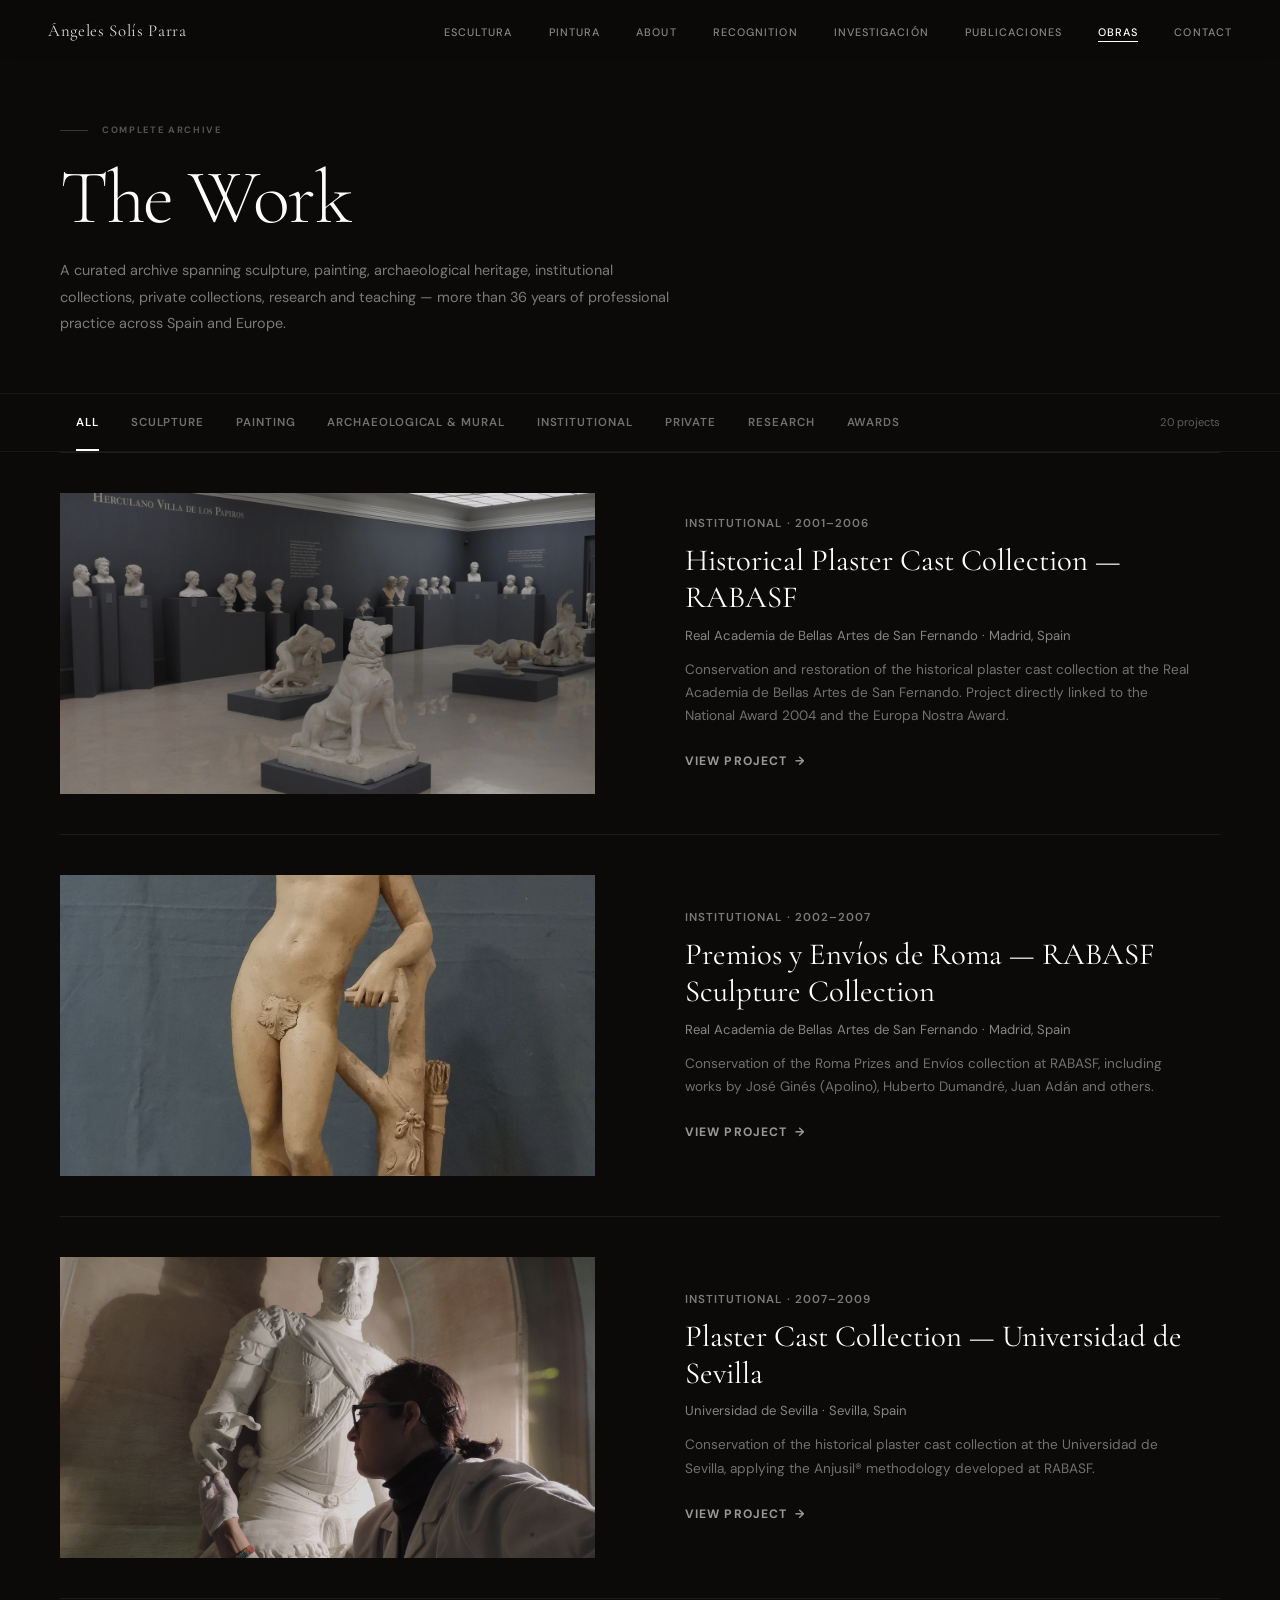
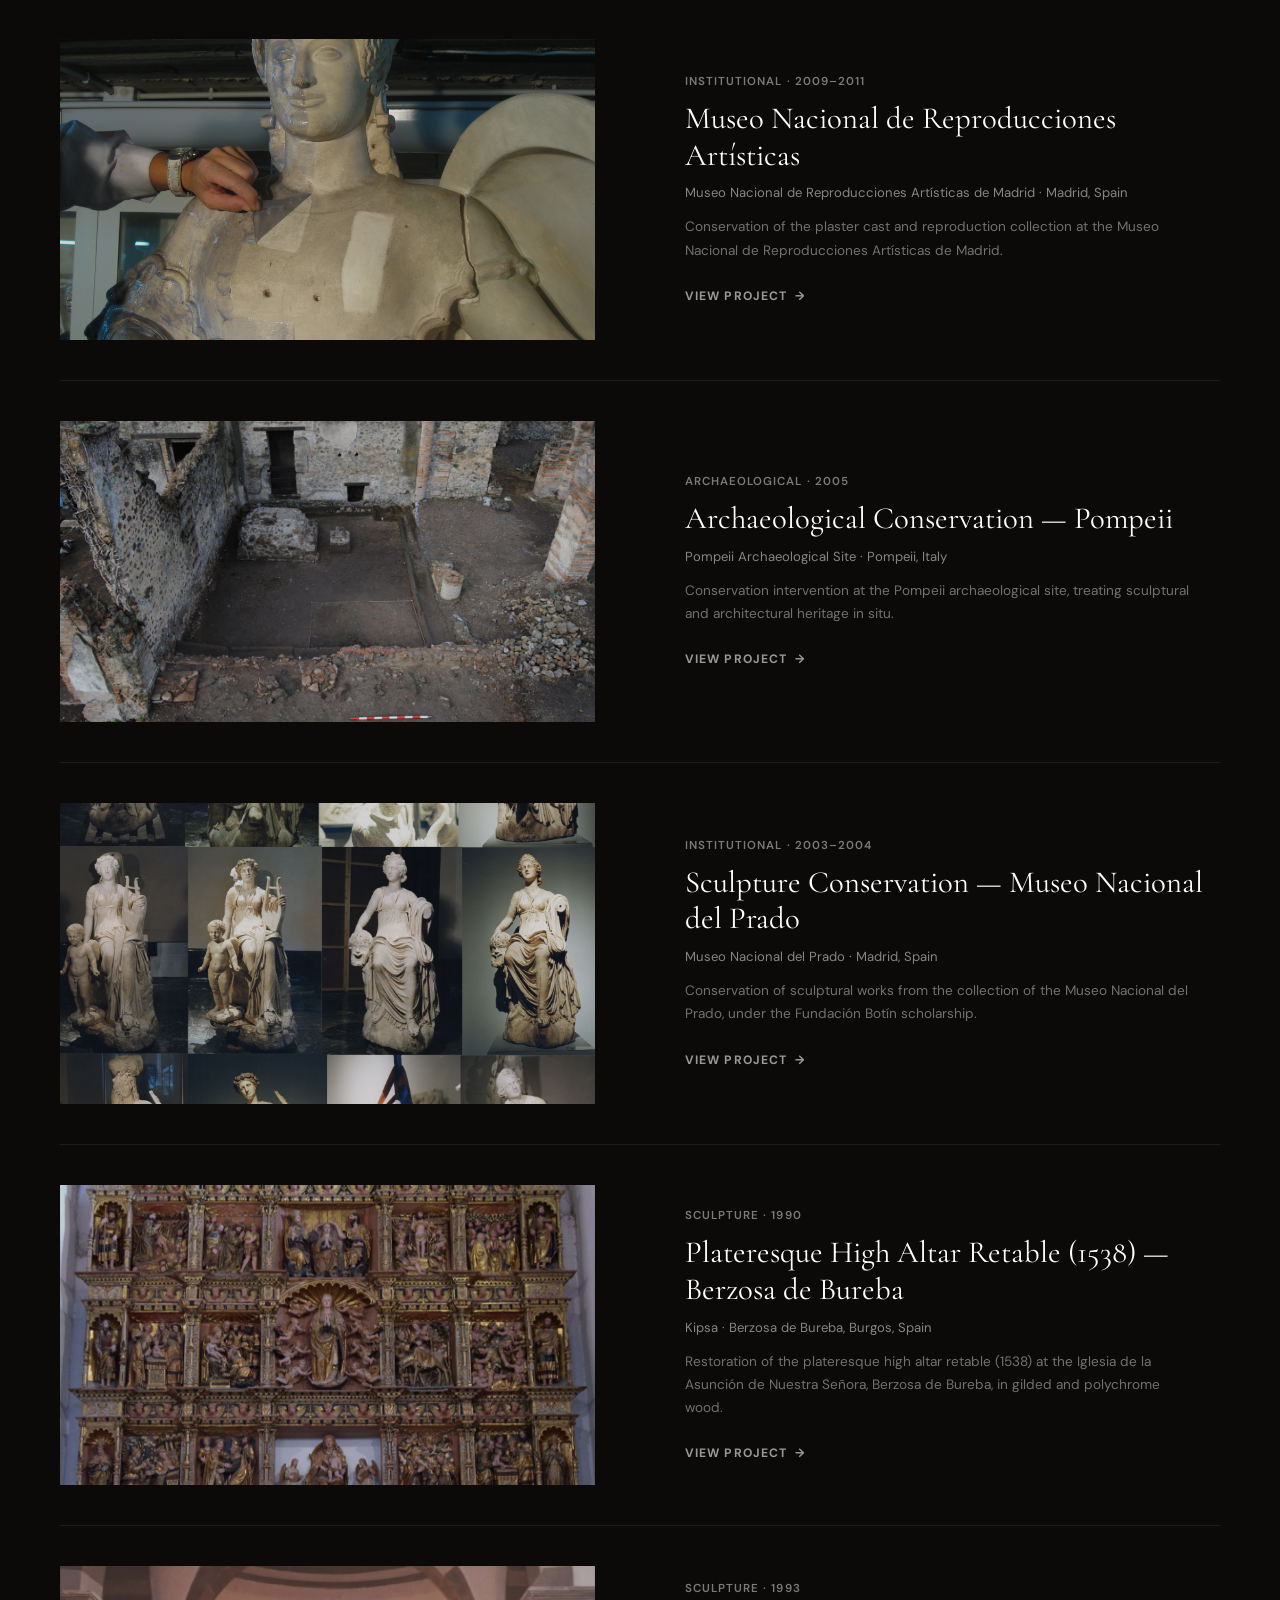
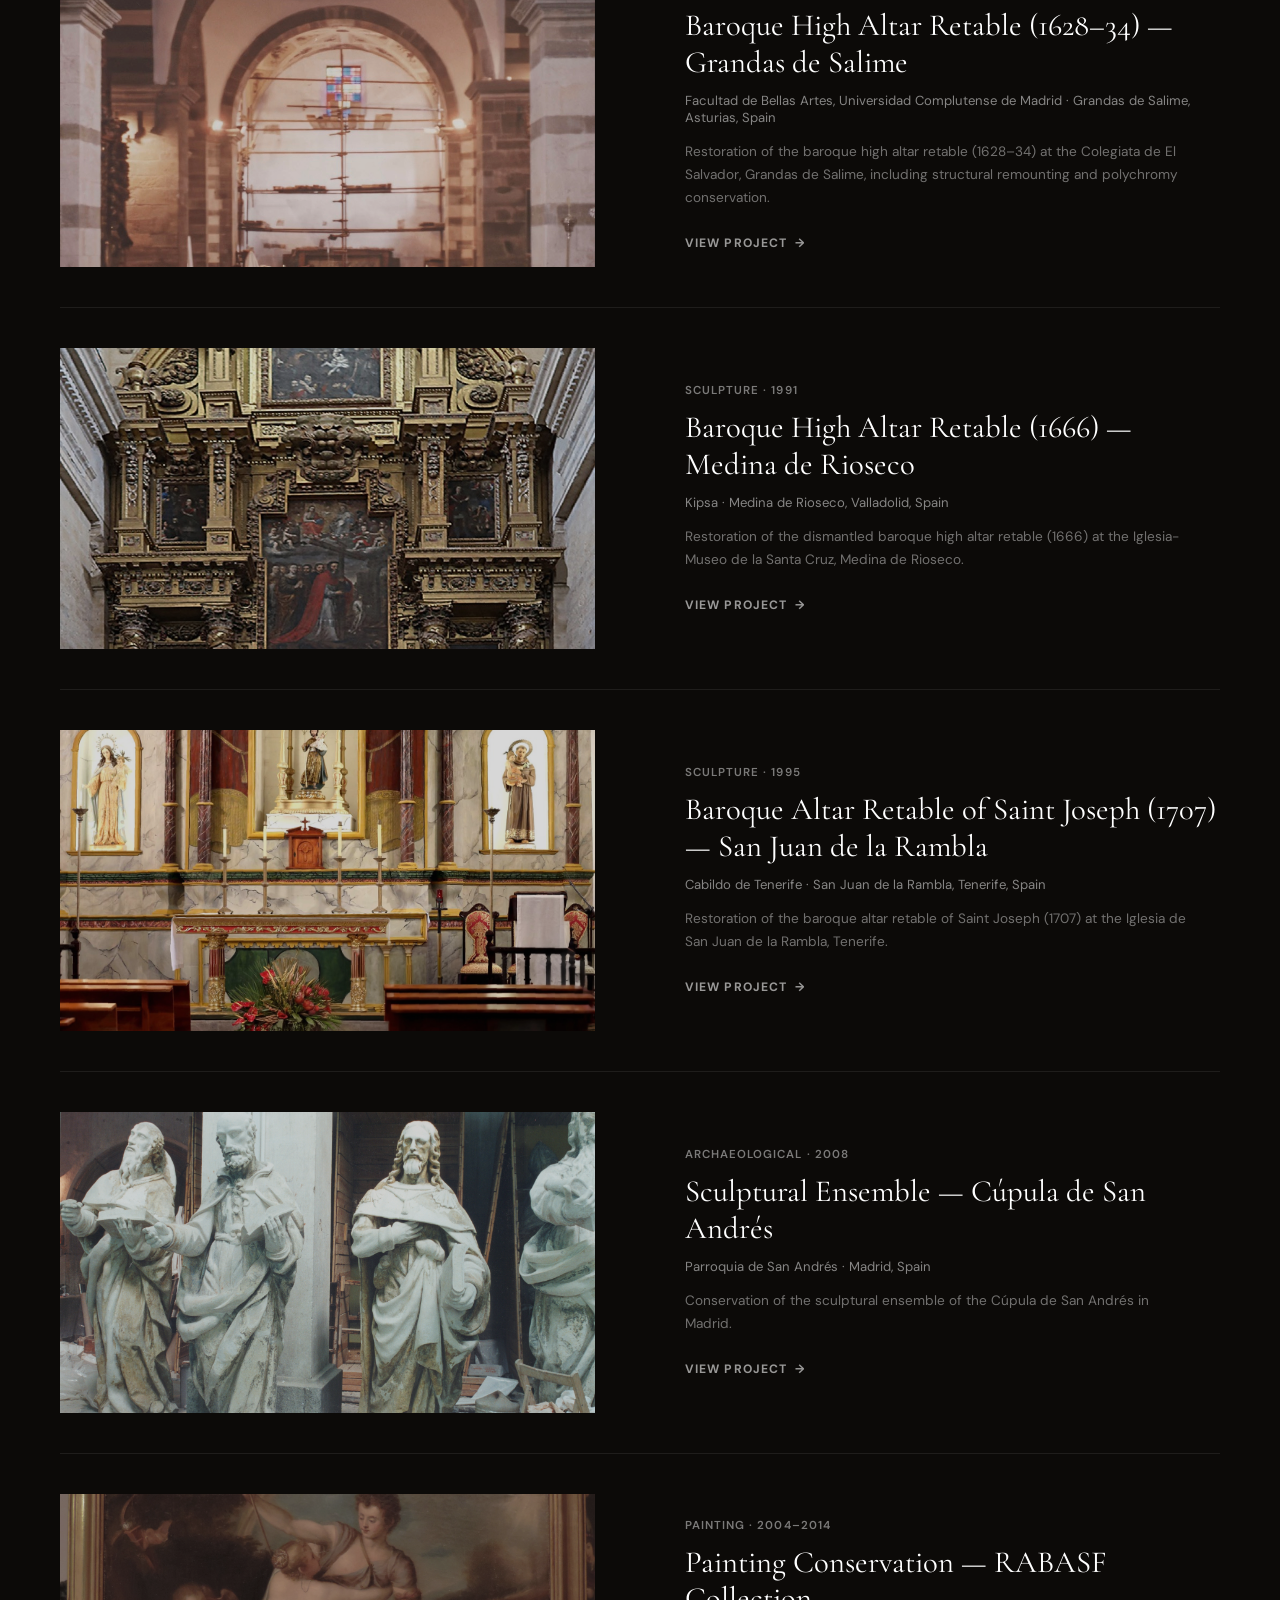
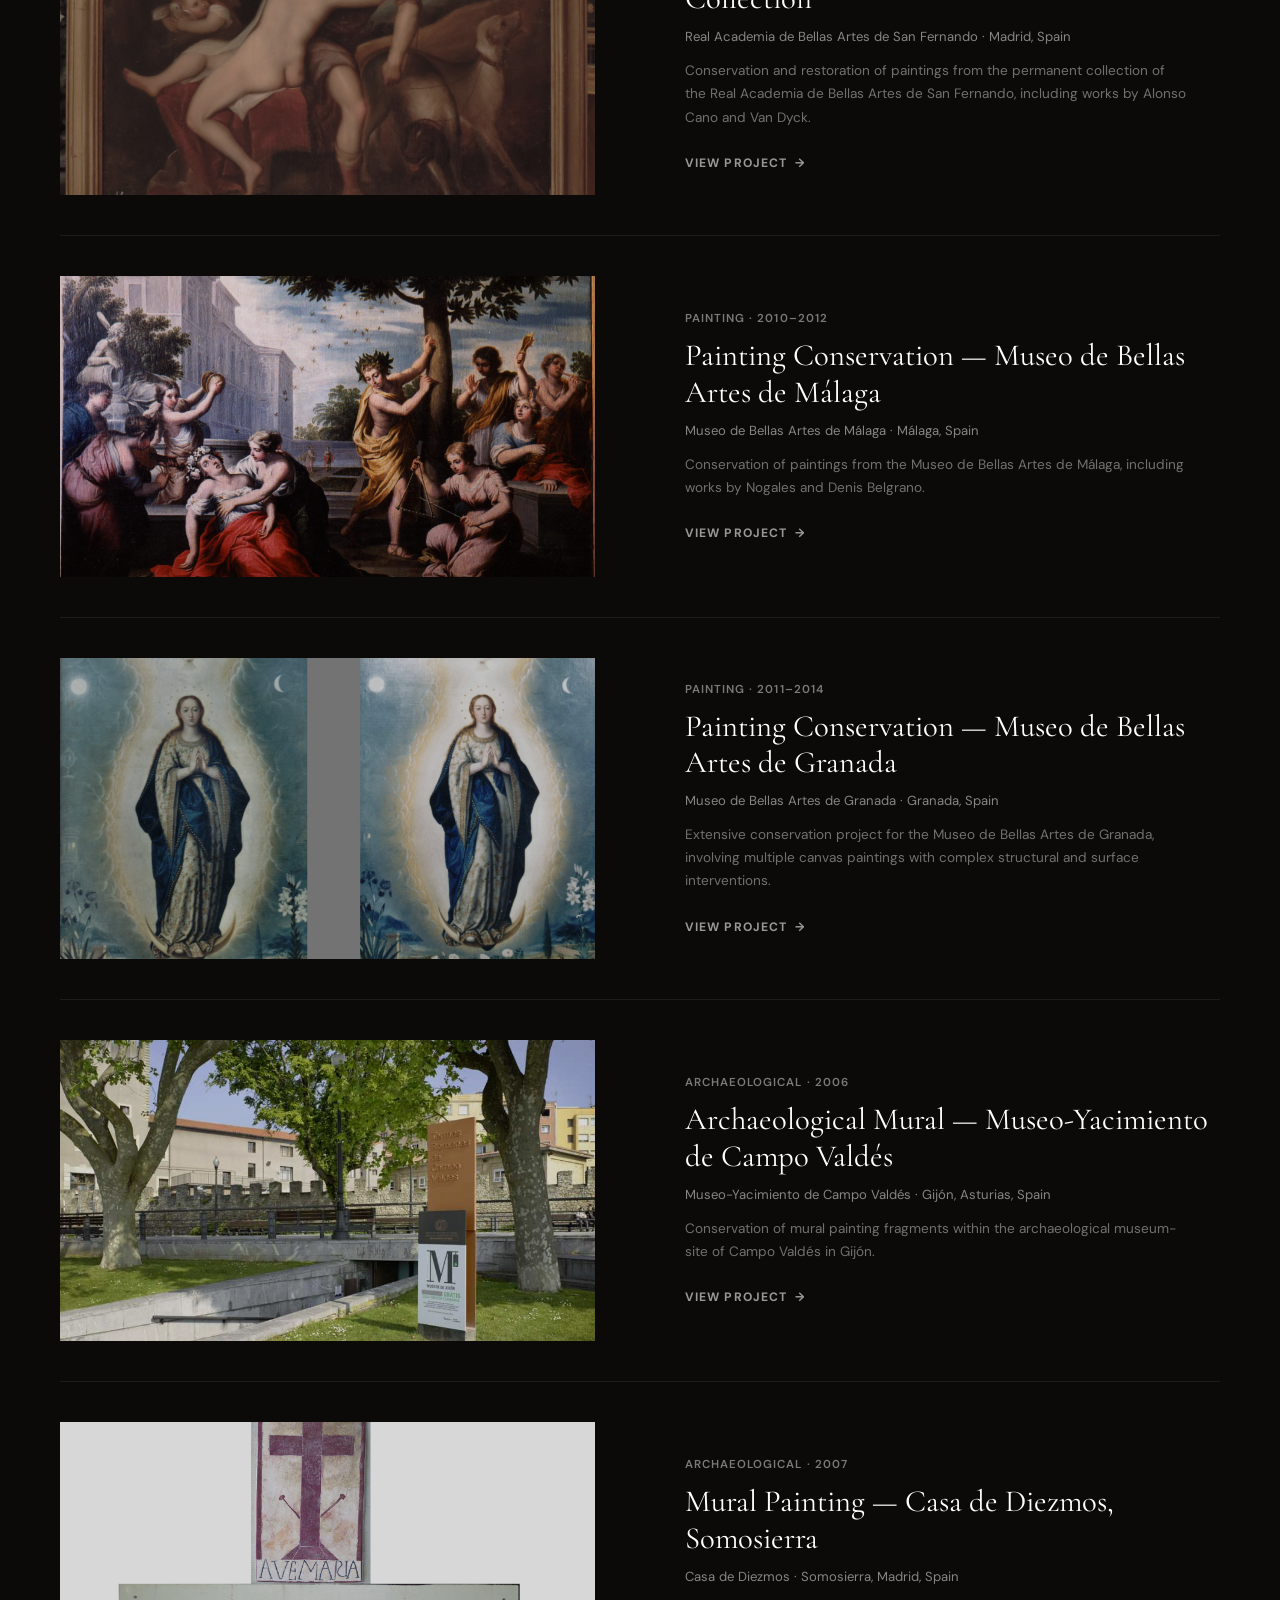
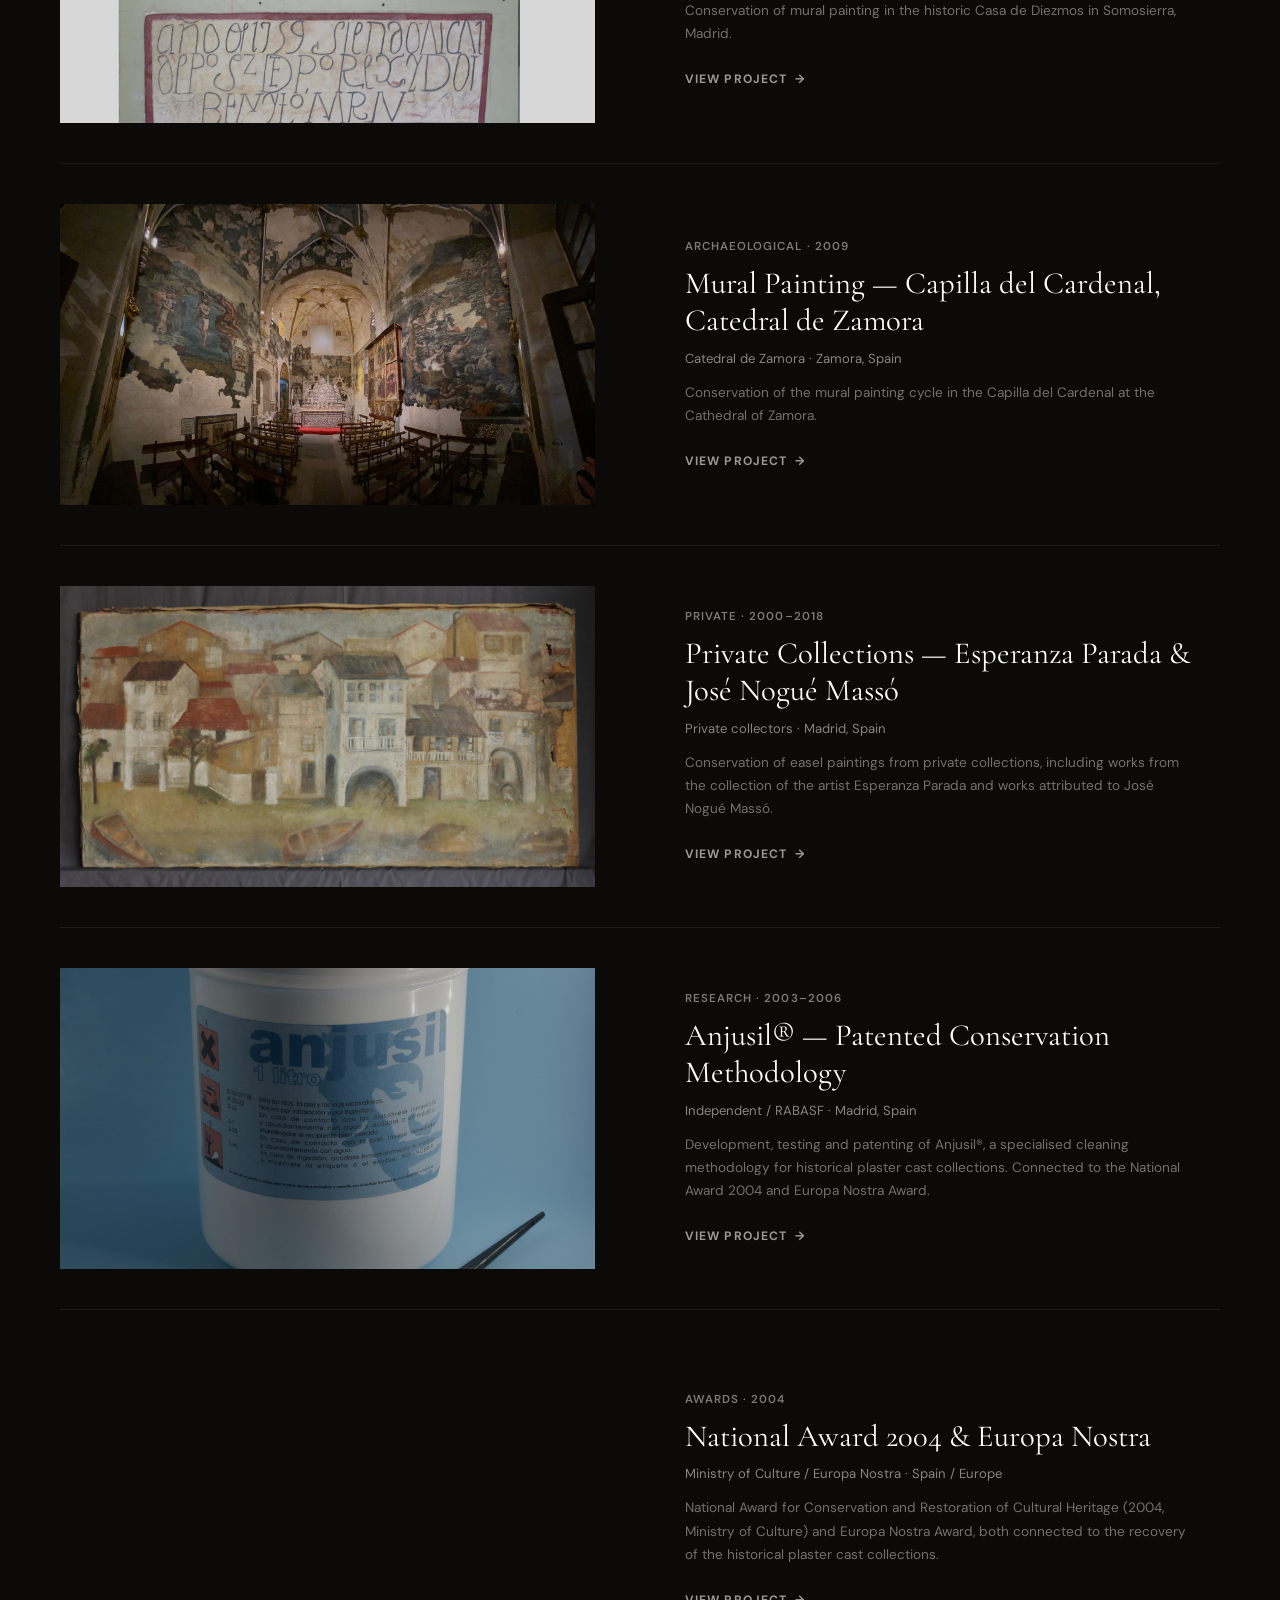
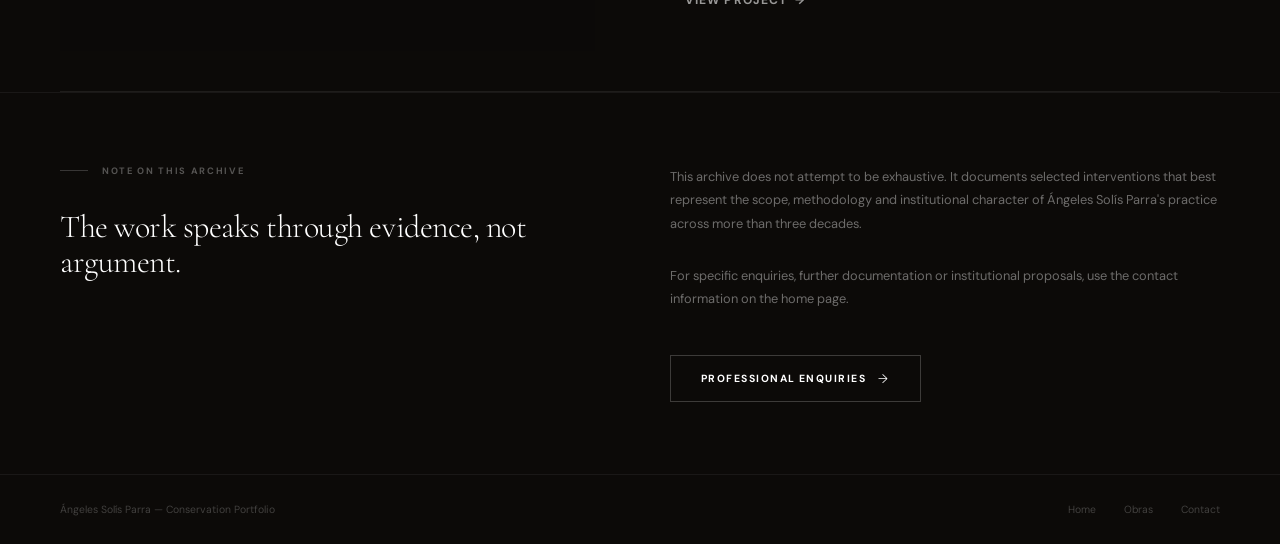
==== commit f1150740: "Complete V2 sculpture content migration Integrates the real content documented in "1 RESTAURACIÓN ES" ====
--- a/complete-archive.html
+++ b/complete-archive.html
@@ -163,7 +163,7 @@
       let projects  = [];
 
       try {
-        const res = await fetch('assets/data/projects.json');
+        const res = await fetch('assets/data/projects.json', { cache: 'no-store' });
         projects  = await res.json();
       } catch(e) {
         grid.innerHTML = '<p style="padding:60px;font-family:var(--f-sans);color:rgba(255,255,255,0.3);">Unable to load projects.</p>';
--- a/assets/css/style.css
+++ b/assets/css/style.css
@@ -1925,10 +1925,11 @@
    PROJECT DETAIL PAGE
    ══════════════════════════════════════════════════ */
 
-/* Hero */
+/* Hero — protagonist but no longer full-viewport: a documentation
+   heading, not a landing-page cover. */
 .detail-hero {
   position: relative;
-  height: 100svh;
+  height: clamp(440px, 60vh, 640px);
   overflow: hidden;
 }
 
@@ -1987,12 +1988,12 @@
 
 .detail-hero__title {
   font-family: var(--f-serif);
-  font-size: clamp(2.5rem, 5.5vw, 6.5rem);
+  font-size: clamp(2.2rem, 4.4vw, 4.6rem);
   font-weight: 300;
-  line-height: 0.93;
-  letter-spacing: -0.025em;
-  color: var(--white);
-  max-width: 18ch;
+  line-height: 1;
+  letter-spacing: -0.02em;
+  color: var(--white);
+  max-width: 16ch;
 }
 
 /* Meta bar */
@@ -2012,105 +2013,177 @@
 .detail-meta__label {
   display: block;
   font-family: var(--f-sans);
-  font-size: 0.56rem;
+  font-size: 0.62rem;
   font-weight: 700;
-  letter-spacing: 0.14em;
-  text-transform: uppercase;
-  color: rgba(255,255,255,0.24);
+  letter-spacing: 0.13em;
+  text-transform: uppercase;
+  color: rgba(255,255,255,0.3);
   margin-bottom: 9px;
 }
 
 .detail-meta__value {
   font-family: var(--f-sans);
-  font-size: 0.8rem;
+  font-size: 0.86rem;
   font-weight: 400;
   line-height: 1.4;
-  color: rgba(255,255,255,0.82);
-}
-
-/* Content */
+  color: rgba(255,255,255,0.84);
+}
+
+/* Content — a lead paragraph (shortDescription) carries the
+   editorial "kicker" role that the repeated title used to; the
+   body (longDescription) follows as the quieter reading text.
+   No title repetition. */
 .detail-content {
-  padding: 80px 60px;
-  display: grid;
-  grid-template-columns: 1fr 1fr;
-  gap: 80px;
+  padding: 64px 60px;
+  max-width: 780px;
   border-bottom: 1px solid rgba(255,255,255,0.06);
 }
 
 .detail-content__eyebrow {
   display: block;
   font-family: var(--f-sans);
-  font-size: 0.56rem;
+  font-size: 0.6rem;
   font-weight: 700;
   letter-spacing: 0.16em;
   text-transform: uppercase;
-  color: rgba(255,255,255,0.24);
+  color: rgba(255,255,255,0.3);
   margin-bottom: 22px;
 }
 
-.detail-content__heading {
-  font-family: var(--f-serif);
-  font-size: clamp(1.8rem, 2.8vw, 3rem);
-  font-weight: 300;
-  line-height: 1.08;
-  letter-spacing: -0.015em;
-  color: var(--white);
-  margin-bottom: 28px;
+.detail-content__lead {
+  font-family: var(--f-serif);
+  font-size: clamp(1.25rem, 1.9vw, 1.6rem);
+  font-weight: 400;
+  line-height: 1.5;
+  color: var(--white);
+  margin-bottom: 20px;
 }
 
 .detail-content__text {
   font-family: var(--f-sans);
-  font-size: 0.85rem;
+  font-size: 0.88rem;
   line-height: 1.9;
-  color: rgba(255,255,255,0.52);
-}
-
-/* Tags */
-.detail-tags {
-  padding: 28px 60px;
-  border-bottom: 1px solid rgba(255,255,255,0.06);
-  display: flex;
-  gap: 6px;
-  flex-wrap: wrap;
-}
-
-.detail-tag {
-  padding: 5px 11px;
-  font-family: var(--f-sans);
-  font-size: 0.58rem;
-  font-weight: 600;
-  letter-spacing: 0.09em;
-  text-transform: uppercase;
-  border: 1px solid rgba(255,255,255,0.1);
-  color: rgba(255,255,255,0.36);
-}
-
-/* Gallery */
-.detail-gallery {
-  padding: 72px 60px;
-  border-bottom: 1px solid rgba(255,255,255,0.06);
-}
-
-.detail-gallery__label {
+  color: rgba(255,255,255,0.54);
+}
+
+/* Shared section label — Gallery / Selected Works */
+.detail-section-label {
   display: block;
   font-family: var(--f-sans);
-  font-size: 0.56rem;
+  font-size: 0.6rem;
   font-weight: 700;
   letter-spacing: 0.16em;
   text-transform: uppercase;
-  color: rgba(255,255,255,0.24);
-  margin-bottom: 28px;
+  color: rgba(255,255,255,0.3);
+  margin-bottom: 26px;
+}
+
+/* Selected Works — project.works[] (V2). Hidden entirely for any
+   project without real works data. Each work is a documentary
+   block (title + inventory code, then its images grouped by role
+   via a small always-visible plate label — no hover dependency,
+   no cards, no accordion), stacked as a list rather than a grid
+   of equal panels. */
+.detail-works {
+  padding: 8px 60px 64px;
+}
+
+.detail-works__list {
+  display: flex;
+  flex-direction: column;
+}
+
+.detail-work {
+  padding: 32px 0;
+  border-top: 1px solid rgba(255,255,255,0.07);
+}
+
+.detail-works__list .detail-work:last-child {
+  padding-bottom: 0;
+}
+
+.detail-work__head {
+  display: flex;
+  align-items: baseline;
+  gap: 12px;
+  margin-bottom: 18px;
+}
+
+.detail-work__title {
+  font-family: var(--f-serif);
+  font-size: 1.3rem;
+  font-weight: 400;
+  color: var(--white);
+}
+
+.detail-work__code {
+  font-family: var(--f-sans);
+  font-size: 0.68rem;
+  font-weight: 600;
+  letter-spacing: 0.08em;
+  color: rgba(255,255,255,0.34);
+}
+
+.detail-work__grid {
+  display: grid;
+  grid-template-columns: repeat(auto-fill, minmax(190px, 1fr));
+  gap: 14px;
+}
+
+.detail-work__thumb {
+  position: relative;
+  aspect-ratio: 4/3;
+  overflow: hidden;
+}
+
+.detail-work__thumb img {
+  width: 100%; height: 100%;
+  object-fit: cover;
+  transition: transform 0.5s var(--easing);
+}
+
+.detail-work__thumb:hover img,
+.detail-work__thumb:focus-within img { transform: scale(1.05); }
+
+/* Museum label plate — same bordered/opaque chip language as the
+   room feature-card's date plate; always visible, never hover-only. */
+.detail-work__role {
+  position: absolute;
+  left: 10px;
+  bottom: 10px;
+  padding: 4px 9px;
+  background: rgba(12,11,10,0.74);
+  border: 1px solid rgba(255,255,255,0.22);
+  font-family: var(--f-sans);
+  font-size: 0.6rem;
+  font-weight: 600;
+  letter-spacing: 0.08em;
+  text-transform: uppercase;
+  color: rgba(255,255,255,0.85);
+}
+
+/* Gallery — treated as intervention documentation (context, process,
+   detail), not generic thumbnails: the first plate runs wide as the
+   establishing shot, the rest sit in a generous two-up grid. */
+.detail-gallery {
+  padding: 64px 60px 72px;
+  border-bottom: 1px solid rgba(255,255,255,0.06);
 }
 
 .detail-gallery__grid {
   display: grid;
-  grid-template-columns: repeat(3, 1fr);
-  gap: 6px;
+  grid-template-columns: repeat(2, 1fr);
+  gap: 22px;
 }
 
 .detail-gallery__item {
   aspect-ratio: 4/3;
   overflow: hidden;
+}
+
+.detail-gallery__item.is-wide {
+  grid-column: 1 / -1;
+  aspect-ratio: 21/9;
 }
 
 .detail-gallery__item img {
@@ -2119,8 +2192,29 @@
   transition: transform 0.5s var(--easing);
 }
 
-.detail-gallery__item:hover img { transform: scale(1.05); }
-.detail-gallery__item.is-wide { grid-column: span 2; }
+.detail-gallery__item:hover img,
+.detail-gallery__item:focus-visible img { transform: scale(1.04); }
+
+/* Tags — trailing metadata, deliberately quiet, placed just before
+   the exit navigation rather than as its own content section. */
+.detail-tags {
+  padding: 20px 60px;
+  border-bottom: 1px solid rgba(255,255,255,0.06);
+  display: flex;
+  gap: 6px;
+  flex-wrap: wrap;
+}
+
+.detail-tag {
+  padding: 5px 11px;
+  font-family: var(--f-sans);
+  font-size: 0.6rem;
+  font-weight: 600;
+  letter-spacing: 0.08em;
+  text-transform: uppercase;
+  border: 1px solid rgba(255,255,255,0.08);
+  color: rgba(255,255,255,0.32);
+}
 
 /* Bottom nav */
 .detail-nav {
@@ -2136,13 +2230,13 @@
   display: inline-flex;
   align-items: center;
   gap: 8px;
-  padding: 11px 22px;
-  font-family: var(--f-sans);
-  font-size: 0.62rem;
+  padding: 14px 22px;
+  font-family: var(--f-sans);
+  font-size: 0.68rem;
   font-weight: 700;
-  letter-spacing: 0.1em;
-  text-transform: uppercase;
-  color: rgba(255,255,255,0.45);
+  letter-spacing: 0.09em;
+  text-transform: uppercase;
+  color: rgba(255,255,255,0.5);
   border: 1px solid rgba(255,255,255,0.14);
   text-decoration: none;
   background: transparent;
@@ -2272,8 +2366,9 @@
   .contact__content { grid-template-columns: 1fr; padding: 0 60px; }
   .contact__left  { padding: 60px 0; }
   .contact__right { padding: 60px 0; }
-  .detail-content { grid-template-columns: 1fr; gap: 40px; padding: 60px 40px; }
-  .detail-gallery { padding: 60px 40px; }
+  .detail-content { padding: 56px 40px; }
+  .detail-works { padding: 8px 40px 56px; }
+  .detail-gallery { padding: 56px 40px 60px; }
 
   /* Archive: image full-width above the text block instead of
      a fixed side column — same plate, stacked for a touch screen. */
@@ -2373,9 +2468,10 @@
   .detail-meta { grid-template-columns: 1fr 1fr; }
   .detail-meta__item { padding: 20px; }
   .detail-meta__item:nth-child(2) { border-right: none; }
-  .detail-content, .detail-tags, .detail-gallery { padding: 44px 24px; }
-  .detail-gallery__grid { grid-template-columns: 1fr; }
-  .detail-gallery__item.is-wide { grid-column: 1; }
+  .detail-content, .detail-tags, .detail-gallery { padding: 40px 24px; }
+  .detail-works { padding: 4px 24px 40px; }
+  .detail-gallery__grid { grid-template-columns: 1fr; gap: 16px; }
+  .detail-gallery__item.is-wide { grid-column: 1; aspect-ratio: 4/3; }
   .detail-nav { padding: 24px; }
 
   .recognition__grid { grid-template-columns: 1fr; }
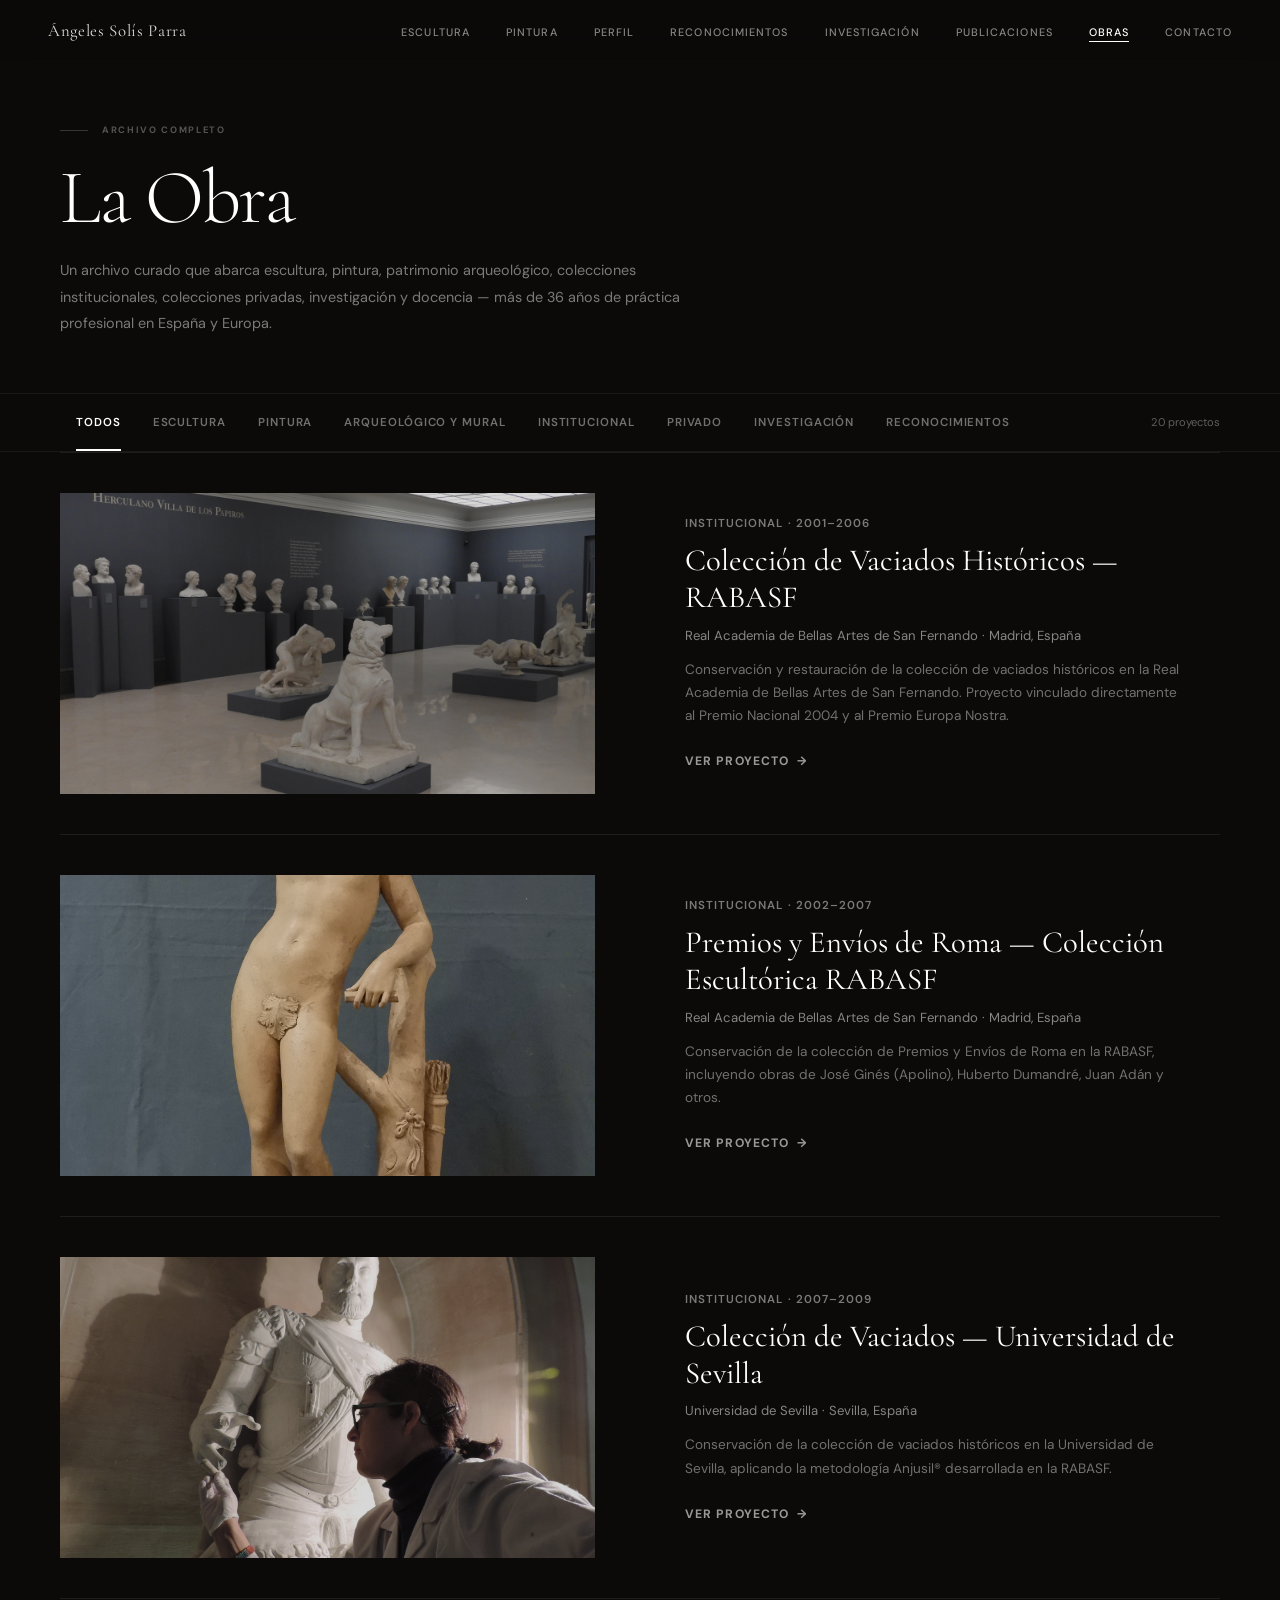
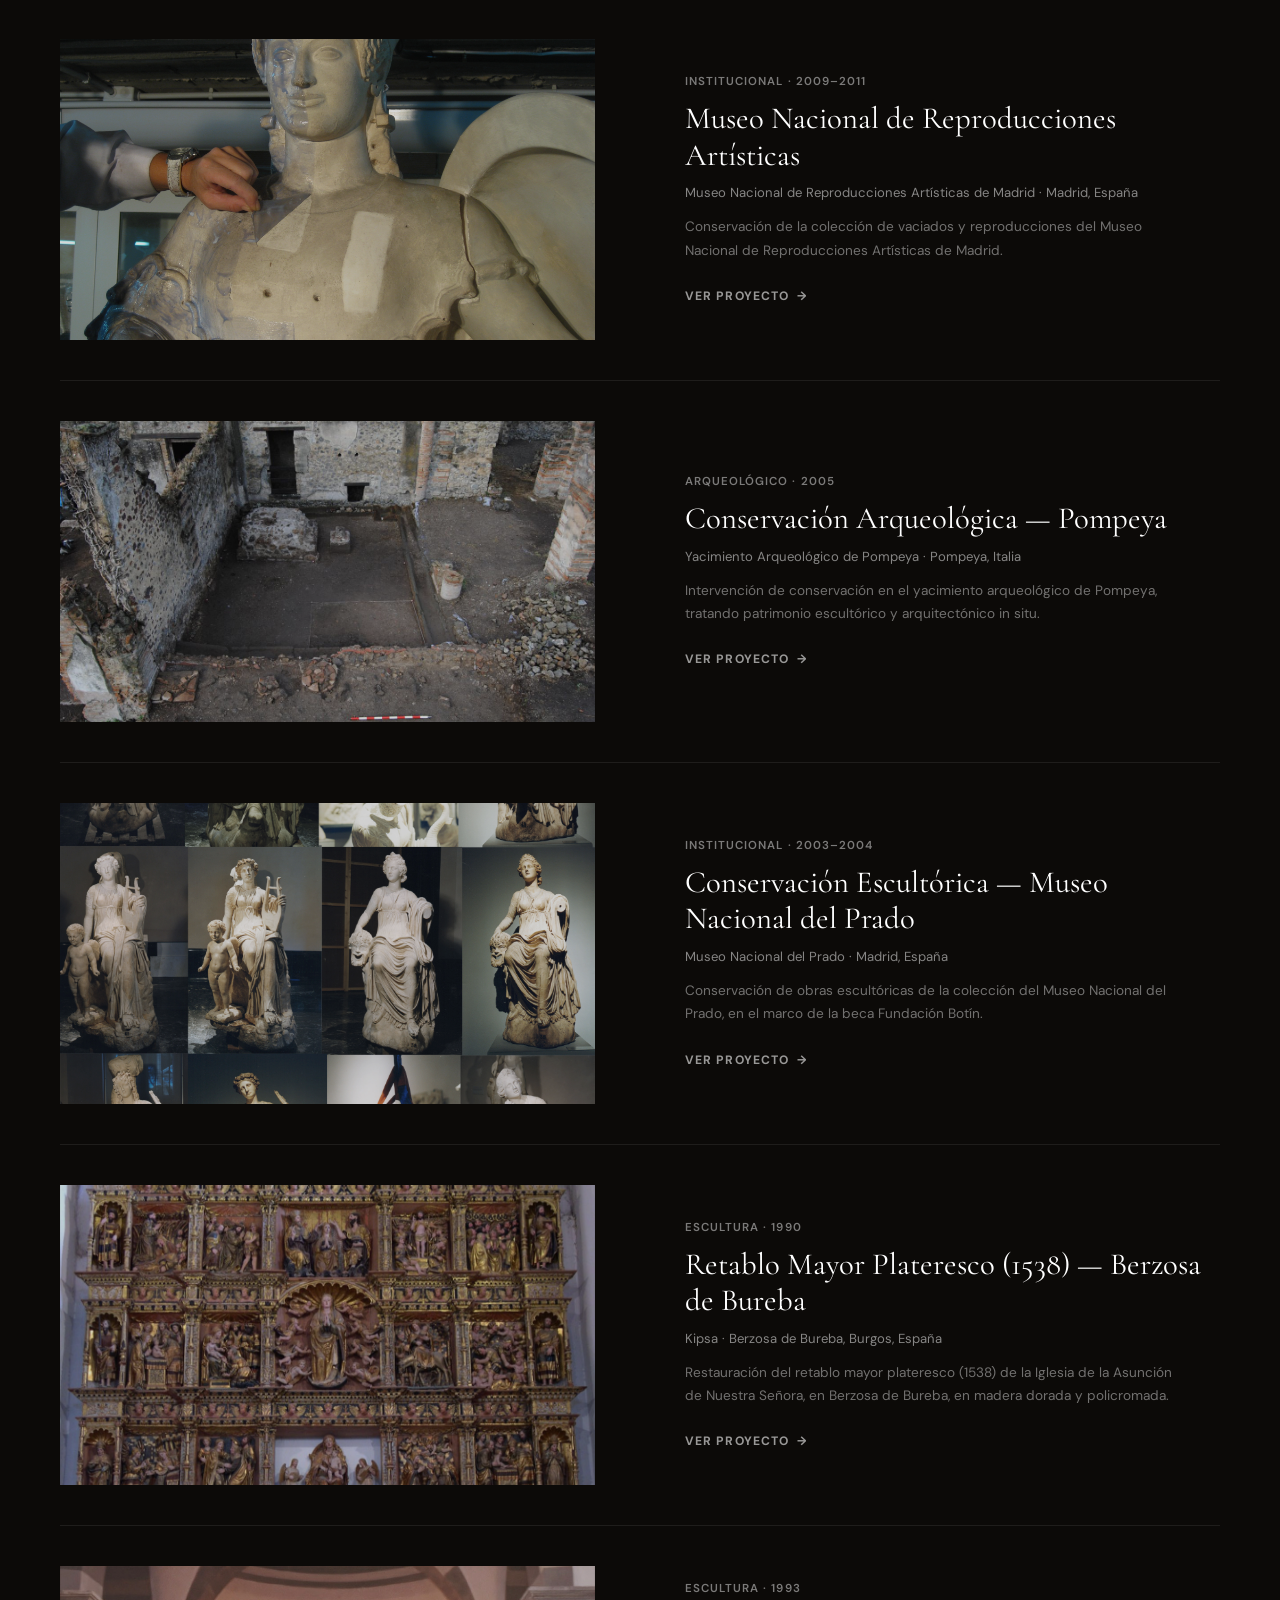
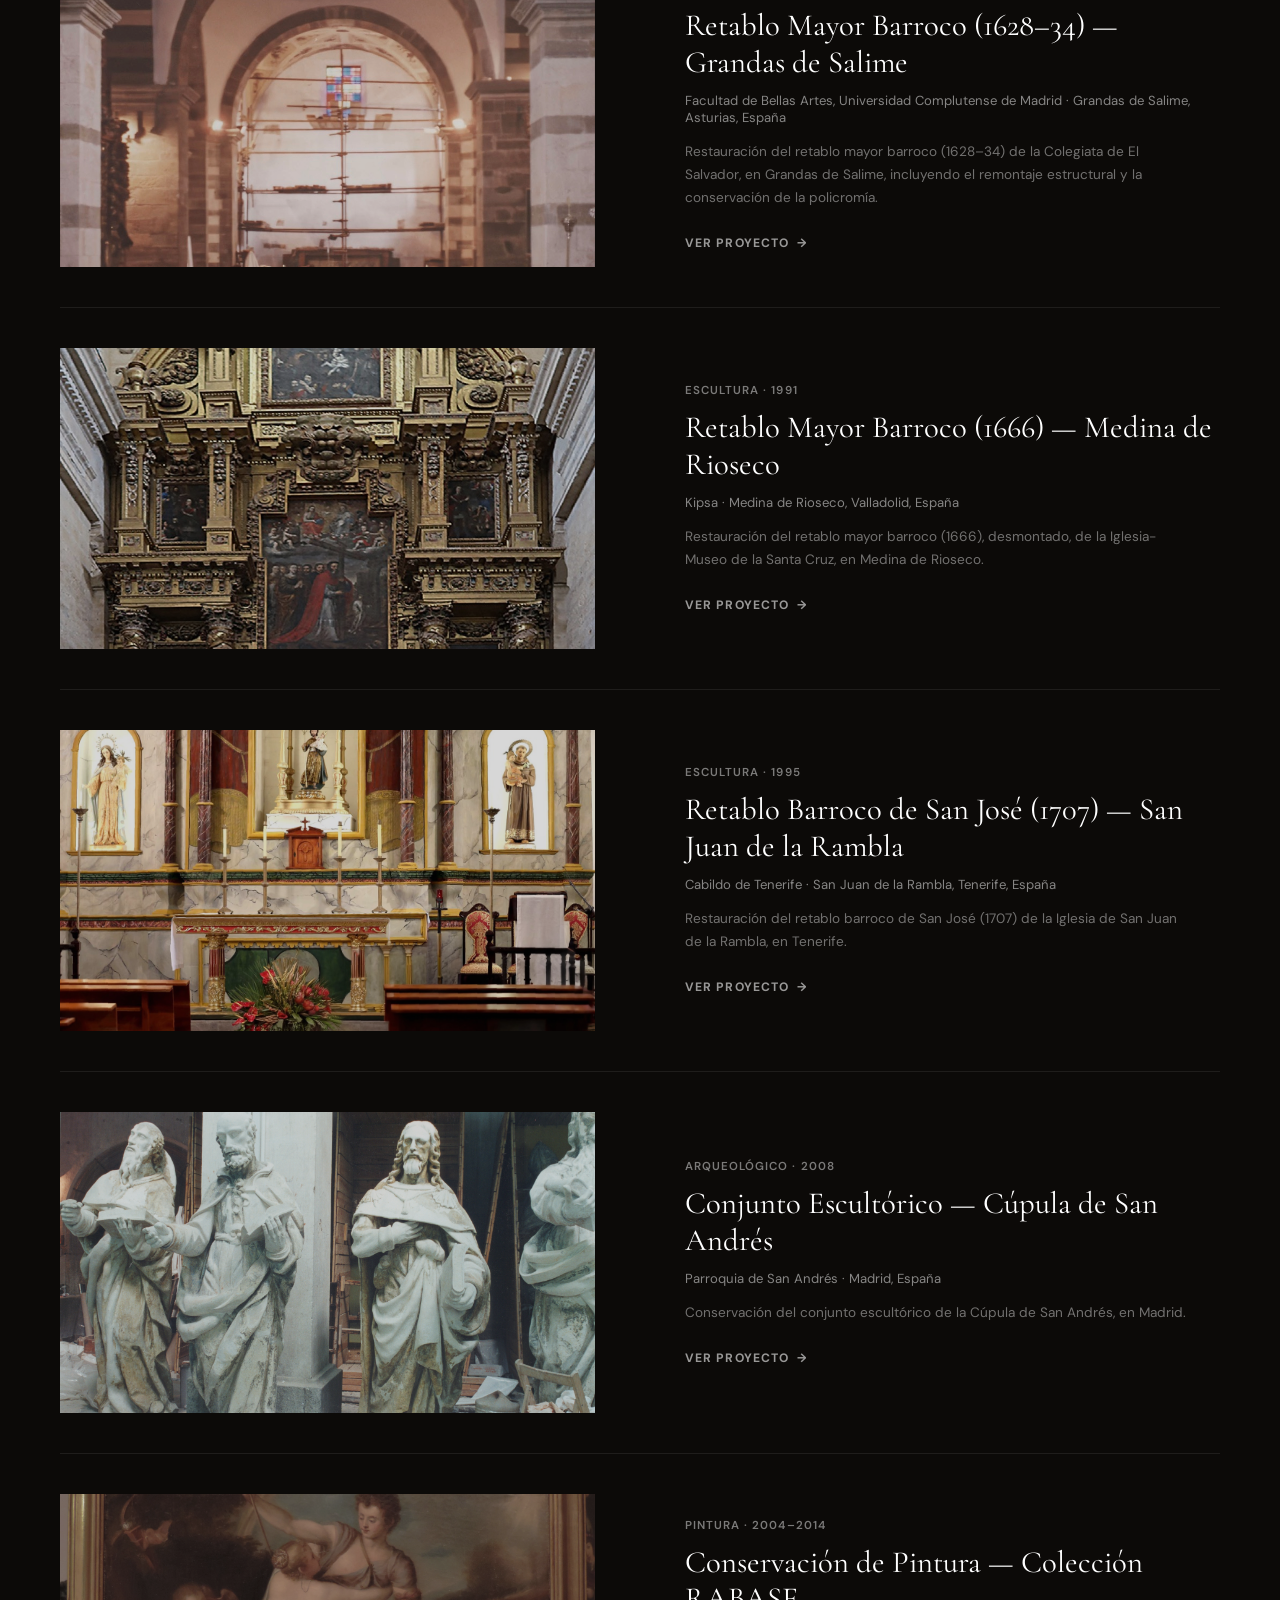
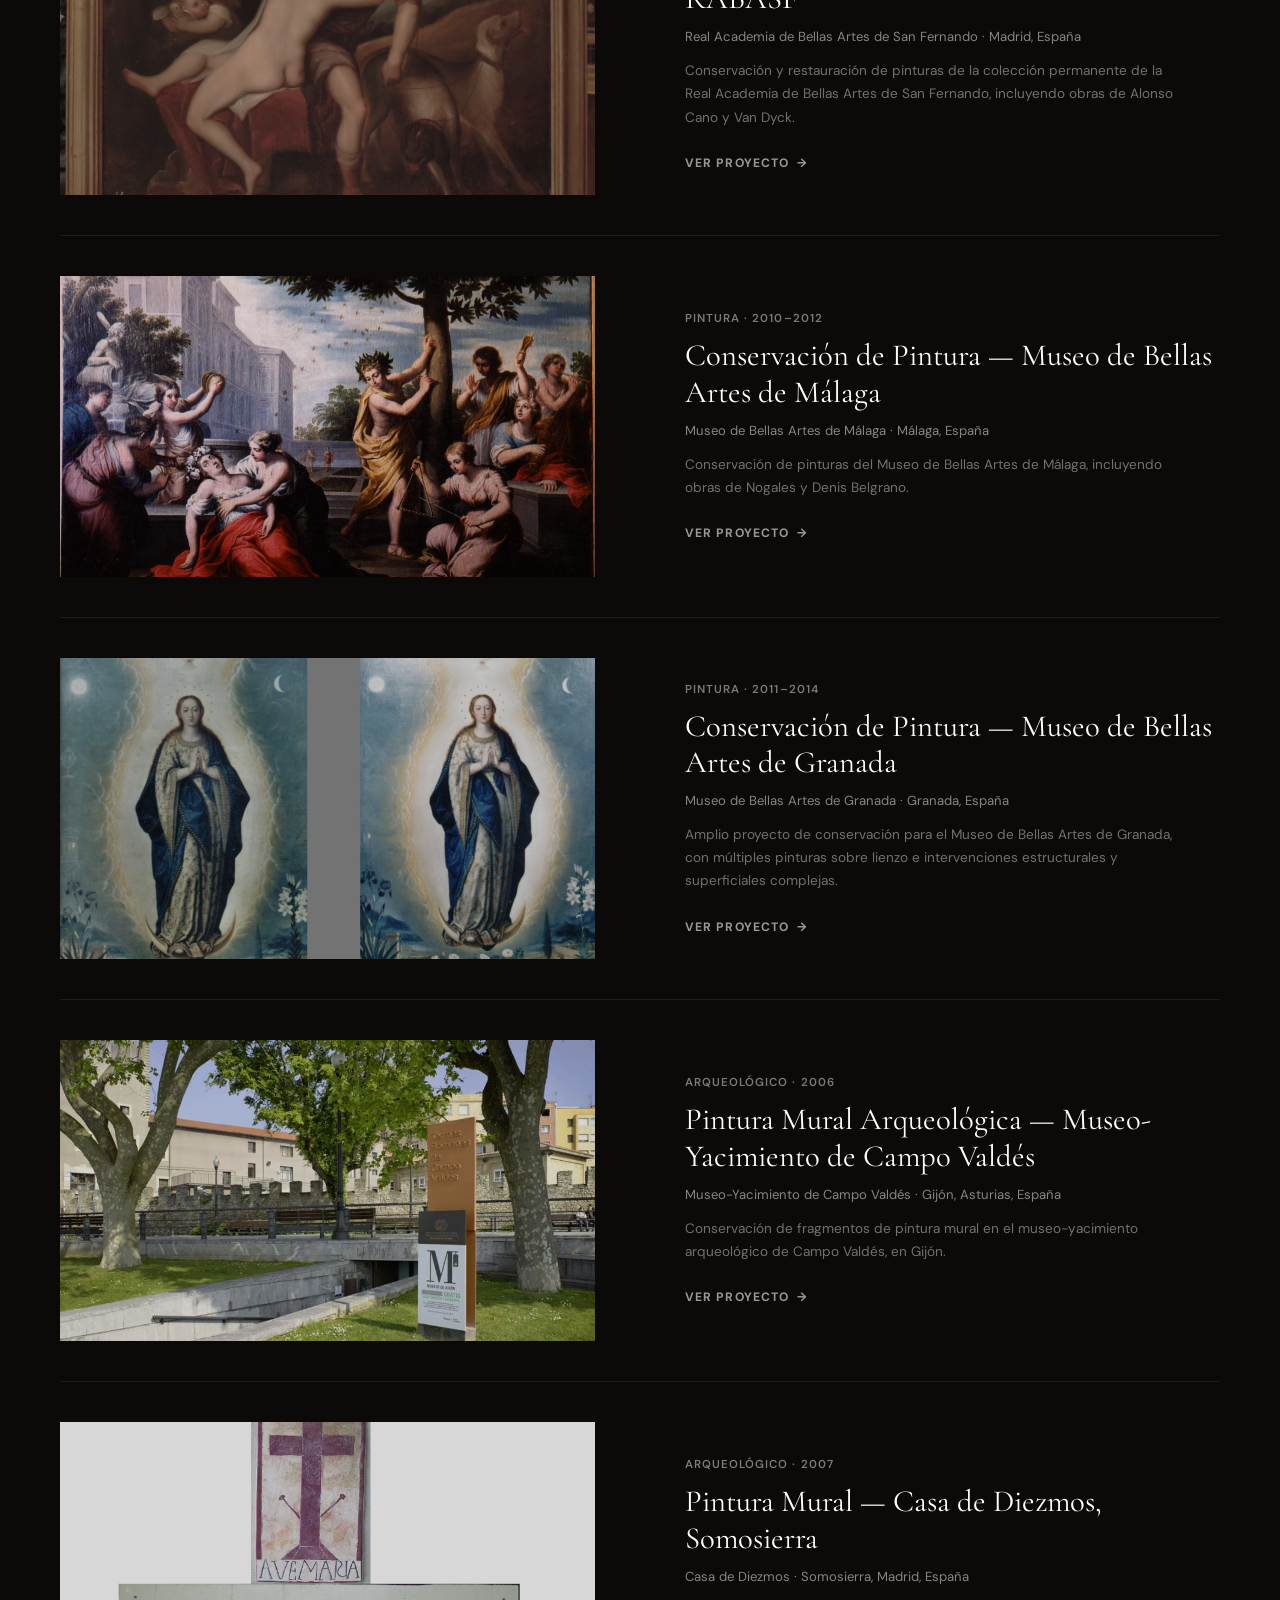
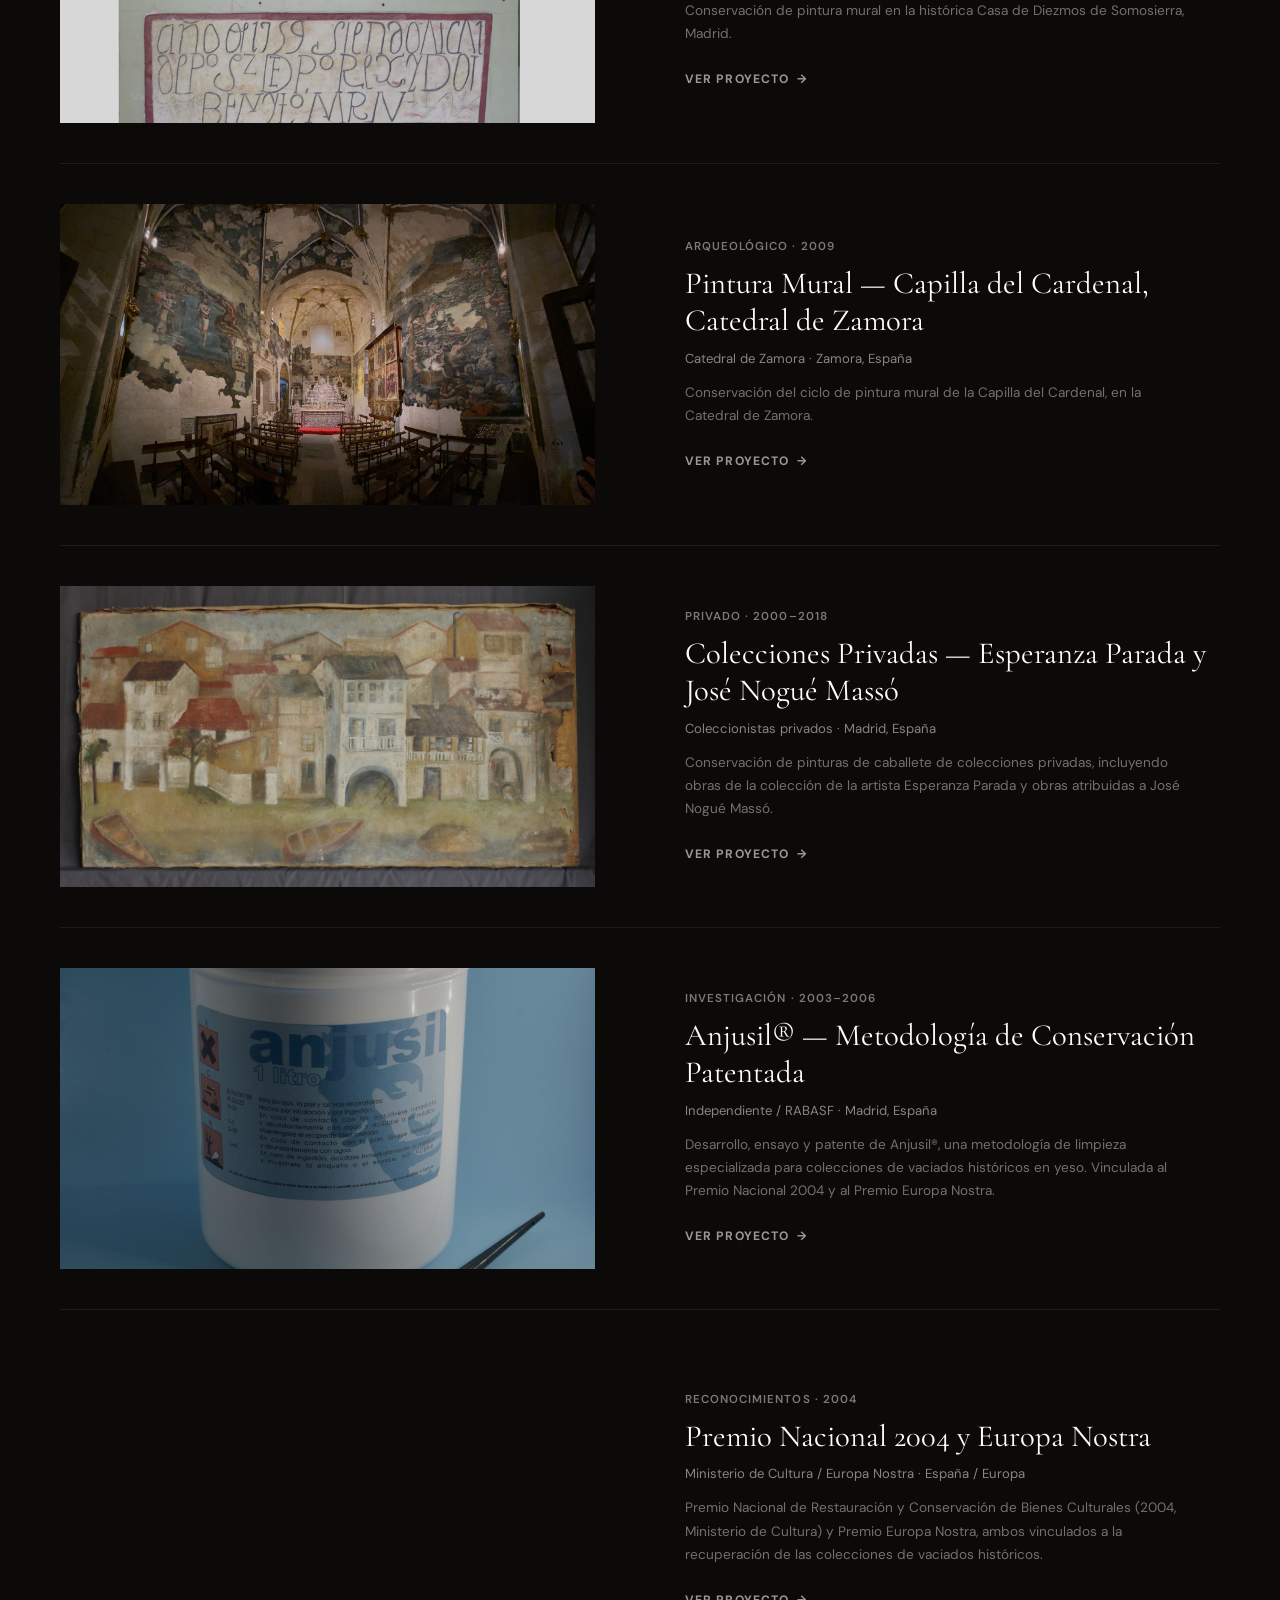
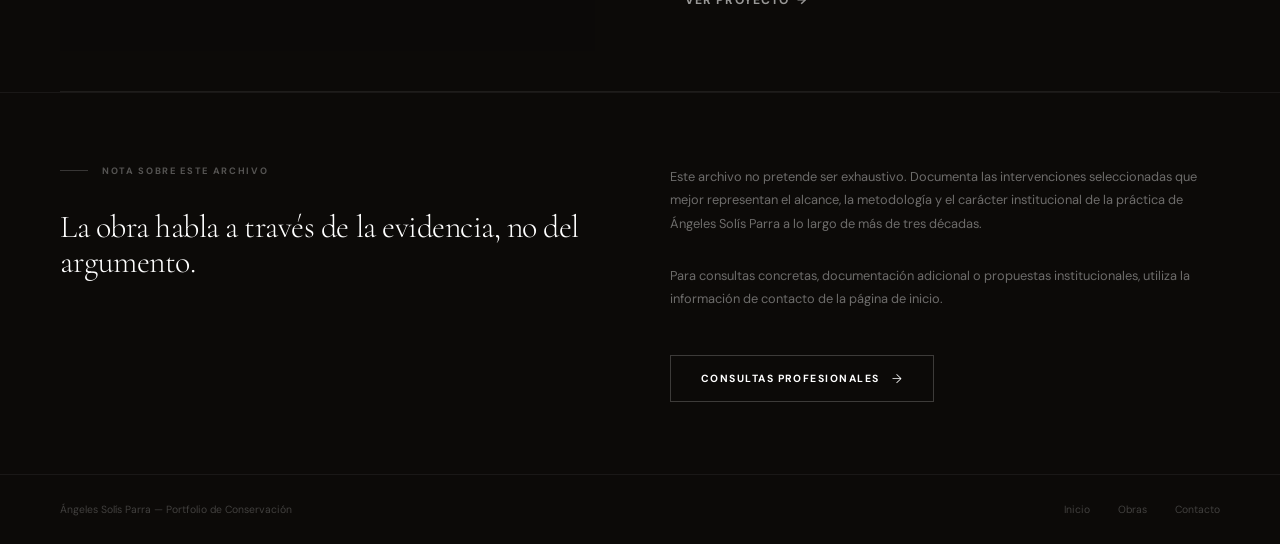
==== commit bb041be0: "Normalize portfolio content to Spanish Translates all visible editorial and interface text to Spanis" ====
--- a/complete-archive.html
+++ b/complete-archive.html
@@ -1,10 +1,10 @@
 <!doctype html>
-<html lang="en">
+<html lang="es">
 <head>
   <meta charset="utf-8">
   <meta name="viewport" content="width=device-width, initial-scale=1">
-  <meta name="description" content="Complete archive of conservation and restoration projects by Ángeles Solís Parra — sculpture, painting, archaeological heritage, private collections and research.">
-  <title>Complete Archive — Ángeles Solís Parra</title>
+  <meta name="description" content="Archivo completo de proyectos de conservación y restauración de Ángeles Solís Parra — escultura, pintura, patrimonio arqueológico, colecciones privadas e investigación.">
+  <title>Archivo Completo — Ángeles Solís Parra</title>
 
   <link rel="preconnect" href="https://fonts.googleapis.com">
   <link rel="preconnect" href="https://fonts.gstatic.com" crossorigin>
@@ -16,40 +16,40 @@
   <!-- NAVIGATION -->
   <header class="site-nav" role="banner">
     <a class="site-nav__brand" href="index.html">Ángeles Solís Parra</a>
-    <nav aria-label="Primary navigation">
+    <nav aria-label="Navegación principal">
       <ul role="list">
         <li><a href="index.html?room=vaciados">Escultura</a></li>
         <li><a href="index.html?room=pintura">Pintura</a></li>
-        <li><a href="index.html#about">About</a></li>
-        <li><a href="index.html#recognition">Recognition</a></li>
+        <li><a href="index.html#about">Perfil</a></li>
+        <li><a href="index.html#recognition">Reconocimientos</a></li>
         <li><a href="index.html#research">Investigación</a></li>
         <li><a href="index.html#publications">Publicaciones</a></li>
         <li><a href="complete-archive.html" class="is-active" aria-current="page">Obras</a></li>
-        <li><a href="index.html#contact">Contact</a></li>
+        <li><a href="index.html#contact">Contacto</a></li>
       </ul>
     </nav>
   </header>
 
 
   <!-- HEADER -->
-  <header class="archive-header" aria-label="Archive page header">
-    <p class="s-eyebrow">Complete Archive</p>
-    <h1 class="archive-header__title">The Work</h1>
-    <p class="archive-header__desc">A curated archive spanning sculpture, painting, archaeological heritage, institutional collections, private collections, research and teaching — more than 36 years of professional practice across Spain and Europe.</p>
+  <header class="archive-header" aria-label="Cabecera del archivo">
+    <p class="s-eyebrow">Archivo Completo</p>
+    <h1 class="archive-header__title">La Obra</h1>
+    <p class="archive-header__desc">Un archivo curado que abarca escultura, pintura, patrimonio arqueológico, colecciones institucionales, colecciones privadas, investigación y docencia — más de 36 años de práctica profesional en España y Europa.</p>
   </header>
 
 
   <!-- FILTER BAR -->
-  <div class="archive-filters" role="group" aria-label="Filter by category">
+  <div class="archive-filters" role="group" aria-label="Filtrar por categoría">
     <div class="archive-filters__scroll">
-      <button class="filter-btn is-active" data-filter="all" type="button">All</button>
-      <button class="filter-btn" data-filter="sculpture" type="button">Sculpture</button>
-      <button class="filter-btn" data-filter="painting" type="button">Painting</button>
-      <button class="filter-btn" data-filter="archaeological-mural" type="button">Archaeological &amp; Mural</button>
-      <button class="filter-btn" data-filter="institutional-collections" type="button">Institutional</button>
-      <button class="filter-btn" data-filter="private-collections" type="button">Private</button>
-      <button class="filter-btn" data-filter="research-methodology" type="button">Research</button>
-      <button class="filter-btn" data-filter="awards-grants" type="button">Awards</button>
+      <button class="filter-btn is-active" data-filter="all" type="button">Todos</button>
+      <button class="filter-btn" data-filter="sculpture" type="button">Escultura</button>
+      <button class="filter-btn" data-filter="painting" type="button">Pintura</button>
+      <button class="filter-btn" data-filter="archaeological-mural" type="button">Arqueológico y Mural</button>
+      <button class="filter-btn" data-filter="institutional-collections" type="button">Institucional</button>
+      <button class="filter-btn" data-filter="private-collections" type="button">Privado</button>
+      <button class="filter-btn" data-filter="research-methodology" type="button">Investigación</button>
+      <button class="filter-btn" data-filter="awards-grants" type="button">Reconocimientos</button>
     </div>
     <span class="archive-filters__count" id="archive-count" aria-live="polite"></span>
   </div>
@@ -57,21 +57,21 @@
 
   <!-- PROJECT GRID -->
   <main>
-    <div class="archive-grid" id="archive-grid" aria-label="Project archive"></div>
+    <div class="archive-grid" id="archive-grid" aria-label="Archivo de proyectos"></div>
   </main>
 
 
   <!-- NOTE -->
-  <section class="archive-note" aria-label="Archive note">
+  <section class="archive-note" aria-label="Nota del archivo">
     <div>
-      <p class="s-eyebrow">Note on this archive</p>
-      <h2 class="archive-note__heading">The work speaks through evidence, not argument.</h2>
+      <p class="s-eyebrow">Nota sobre este archivo</p>
+      <h2 class="archive-note__heading">La obra habla a través de la evidencia, no del argumento.</h2>
     </div>
     <div>
-      <p class="archive-note__body">This archive does not attempt to be exhaustive. It documents selected interventions that best represent the scope, methodology and institutional character of Ángeles Solís Parra's practice across more than three decades.</p>
-      <p class="archive-note__body">For specific enquiries, further documentation or institutional proposals, use the contact information on the home page.</p>
+      <p class="archive-note__body">Este archivo no pretende ser exhaustivo. Documenta las intervenciones seleccionadas que mejor representan el alcance, la metodología y el carácter institucional de la práctica de Ángeles Solís Parra a lo largo de más de tres décadas.</p>
+      <p class="archive-note__body">Para consultas concretas, documentación adicional o propuestas institucionales, utiliza la información de contacto de la página de inicio.</p>
       <a href="index.html#contact" class="btn-primary" style="margin-top:16px;">
-        Professional enquiries <span class="btn-arrow">→</span>
+        Consultas profesionales <span class="btn-arrow">→</span>
       </a>
     </div>
   </section>
@@ -79,12 +79,12 @@
 
   <!-- FOOTER -->
   <footer class="archive-page-footer" role="contentinfo">
-    <span>Ángeles Solís Parra — Conservation Portfolio</span>
-    <nav aria-label="Footer navigation">
+    <span>Ángeles Solís Parra — Portfolio de Conservación</span>
+    <nav aria-label="Navegación del pie">
       <ul role="list">
-        <li><a href="index.html">Home</a></li>
+        <li><a href="index.html">Inicio</a></li>
         <li><a href="complete-archive.html">Obras</a></li>
-        <li><a href="index.html#contact">Contact</a></li>
+        <li><a href="index.html#contact">Contacto</a></li>
       </ul>
     </nav>
   </footer>
@@ -92,13 +92,13 @@
 
   <script>
     const CATEGORY_LABELS = {
-      'sculpture': 'Sculpture',
-      'painting': 'Painting',
-      'archaeological-mural': 'Archaeological',
-      'institutional-collections': 'Institutional',
-      'private-collections': 'Private',
-      'research-methodology': 'Research',
-      'awards-grants': 'Awards'
+      'sculpture': 'Escultura',
+      'painting': 'Pintura',
+      'archaeological-mural': 'Arqueológico',
+      'institutional-collections': 'Institucional',
+      'private-collections': 'Privado',
+      'research-methodology': 'Investigación',
+      'awards-grants': 'Reconocimientos'
     };
 
     function primaryCategory(cats) {
@@ -117,7 +117,7 @@
     function safeguardEuropaNostra(text) {
       if (!text) return text;
       return text
-        .replace(/Europa Nostra Award\s*\(?2006\)?/gi, 'Europa Nostra Award')
+        .replace(/Premio Europa Nostra\s*\(?2006\)?/gi, 'Premio Europa Nostra')
         .replace(/Europa Nostra\s*\(?2006\)?/gi, 'Europa Nostra')
         .replace(/\s{2,}/g, ' ')
         .trim();
@@ -151,7 +151,7 @@
           <h2 class="archive-entry__title">${title}</h2>
           ${instLine ? `<p class="archive-entry__inst">${instLine}</p>` : ''}
           <p class="archive-entry__desc">${desc}</p>
-          <span class="archive-entry__cta">View project <span aria-hidden="true">→</span></span>
+          <span class="archive-entry__cta">Ver proyecto <span aria-hidden="true">→</span></span>
         </div>
       `;
       return a;
@@ -166,12 +166,12 @@
         const res = await fetch('assets/data/projects.json', { cache: 'no-store' });
         projects  = await res.json();
       } catch(e) {
-        grid.innerHTML = '<p style="padding:60px;font-family:var(--f-sans);color:rgba(255,255,255,0.3);">Unable to load projects.</p>';
+        grid.innerHTML = '<p style="padding:60px;font-family:var(--f-sans);color:rgba(255,255,255,0.3);">No se han podido cargar los proyectos.</p>';
         return;
       }
 
       projects.forEach(p => grid.appendChild(buildCard(p)));
-      countEl.textContent = `${projects.length} projects`;
+      countEl.textContent = `${projects.length} proyectos`;
 
       // Filtering
       document.querySelectorAll('.filter-btn').forEach(btn => {
@@ -186,7 +186,7 @@
             card.classList.toggle('is-hidden', !show);
             if (show) n++;
           });
-          countEl.textContent = `${n} project${n !== 1 ? 's' : ''}`;
+          countEl.textContent = `${n} proyecto${n !== 1 ? 's' : ''}`;
         });
       });
     }
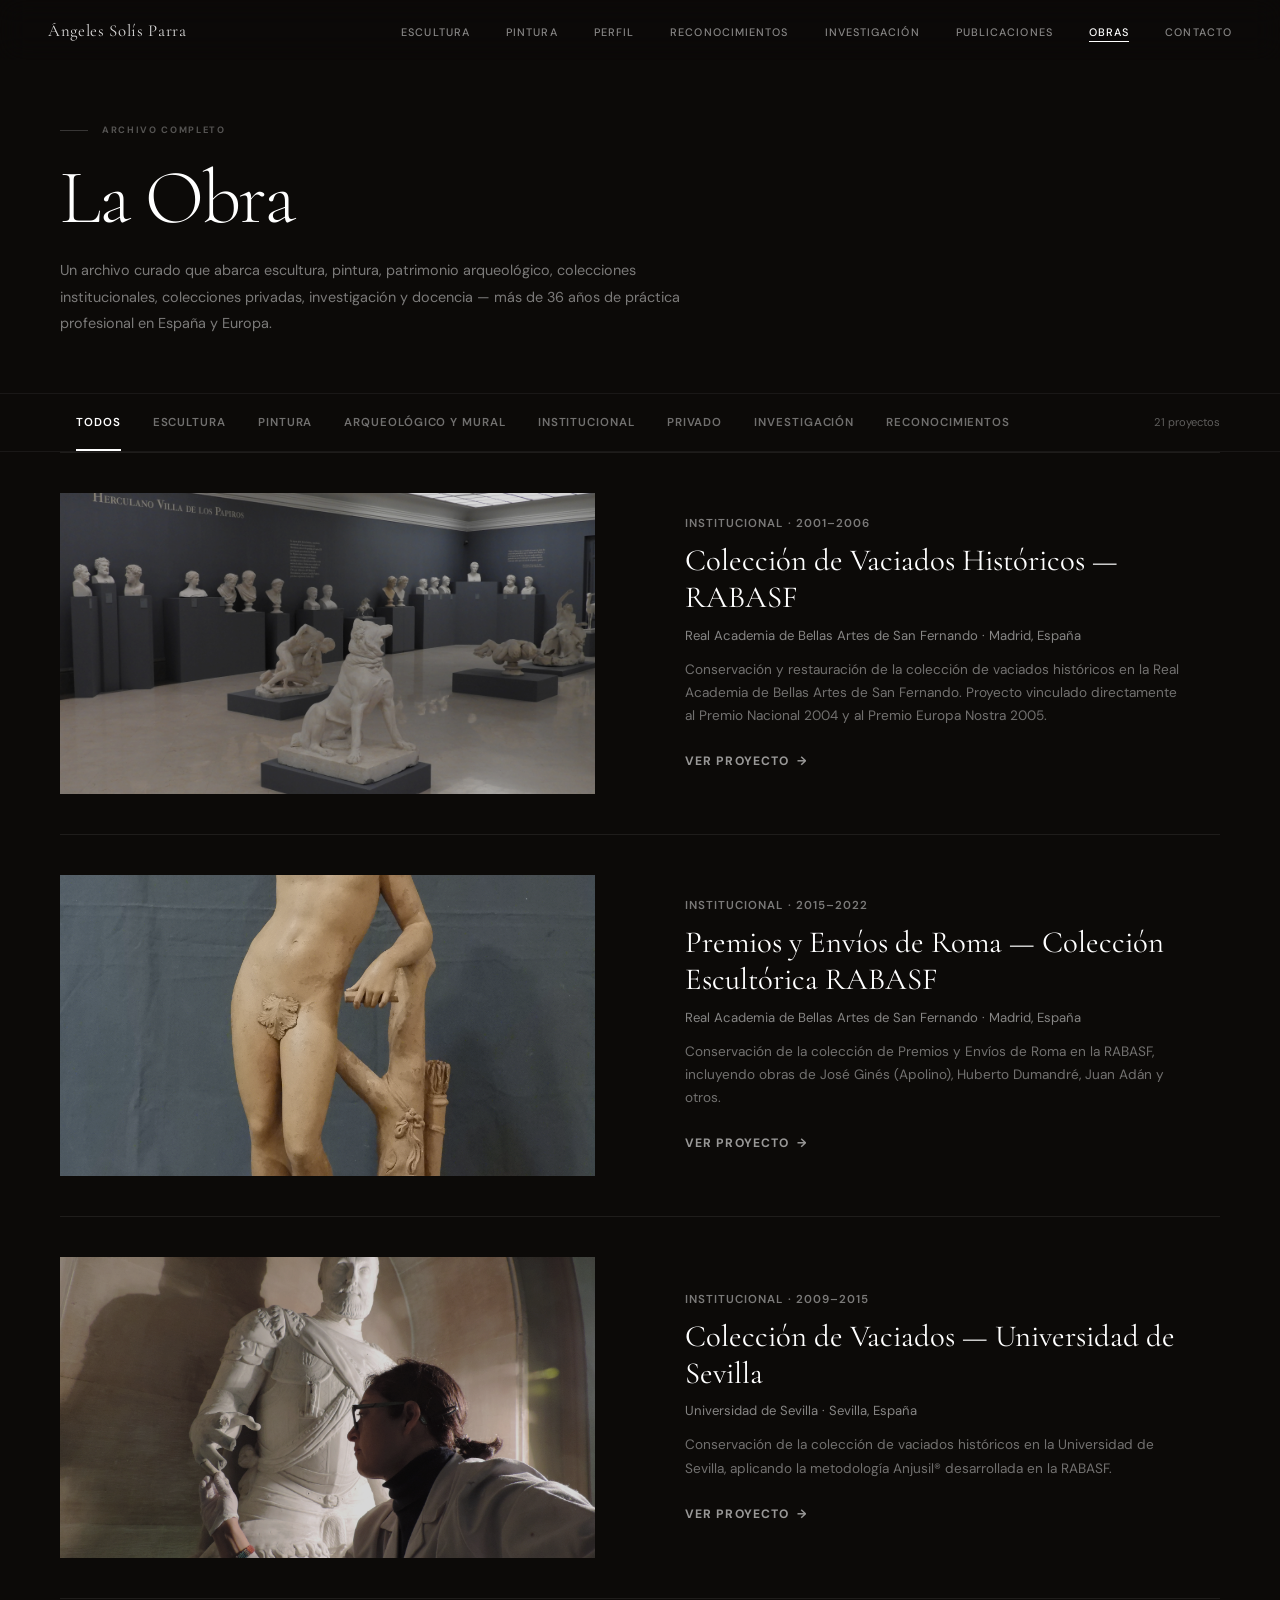
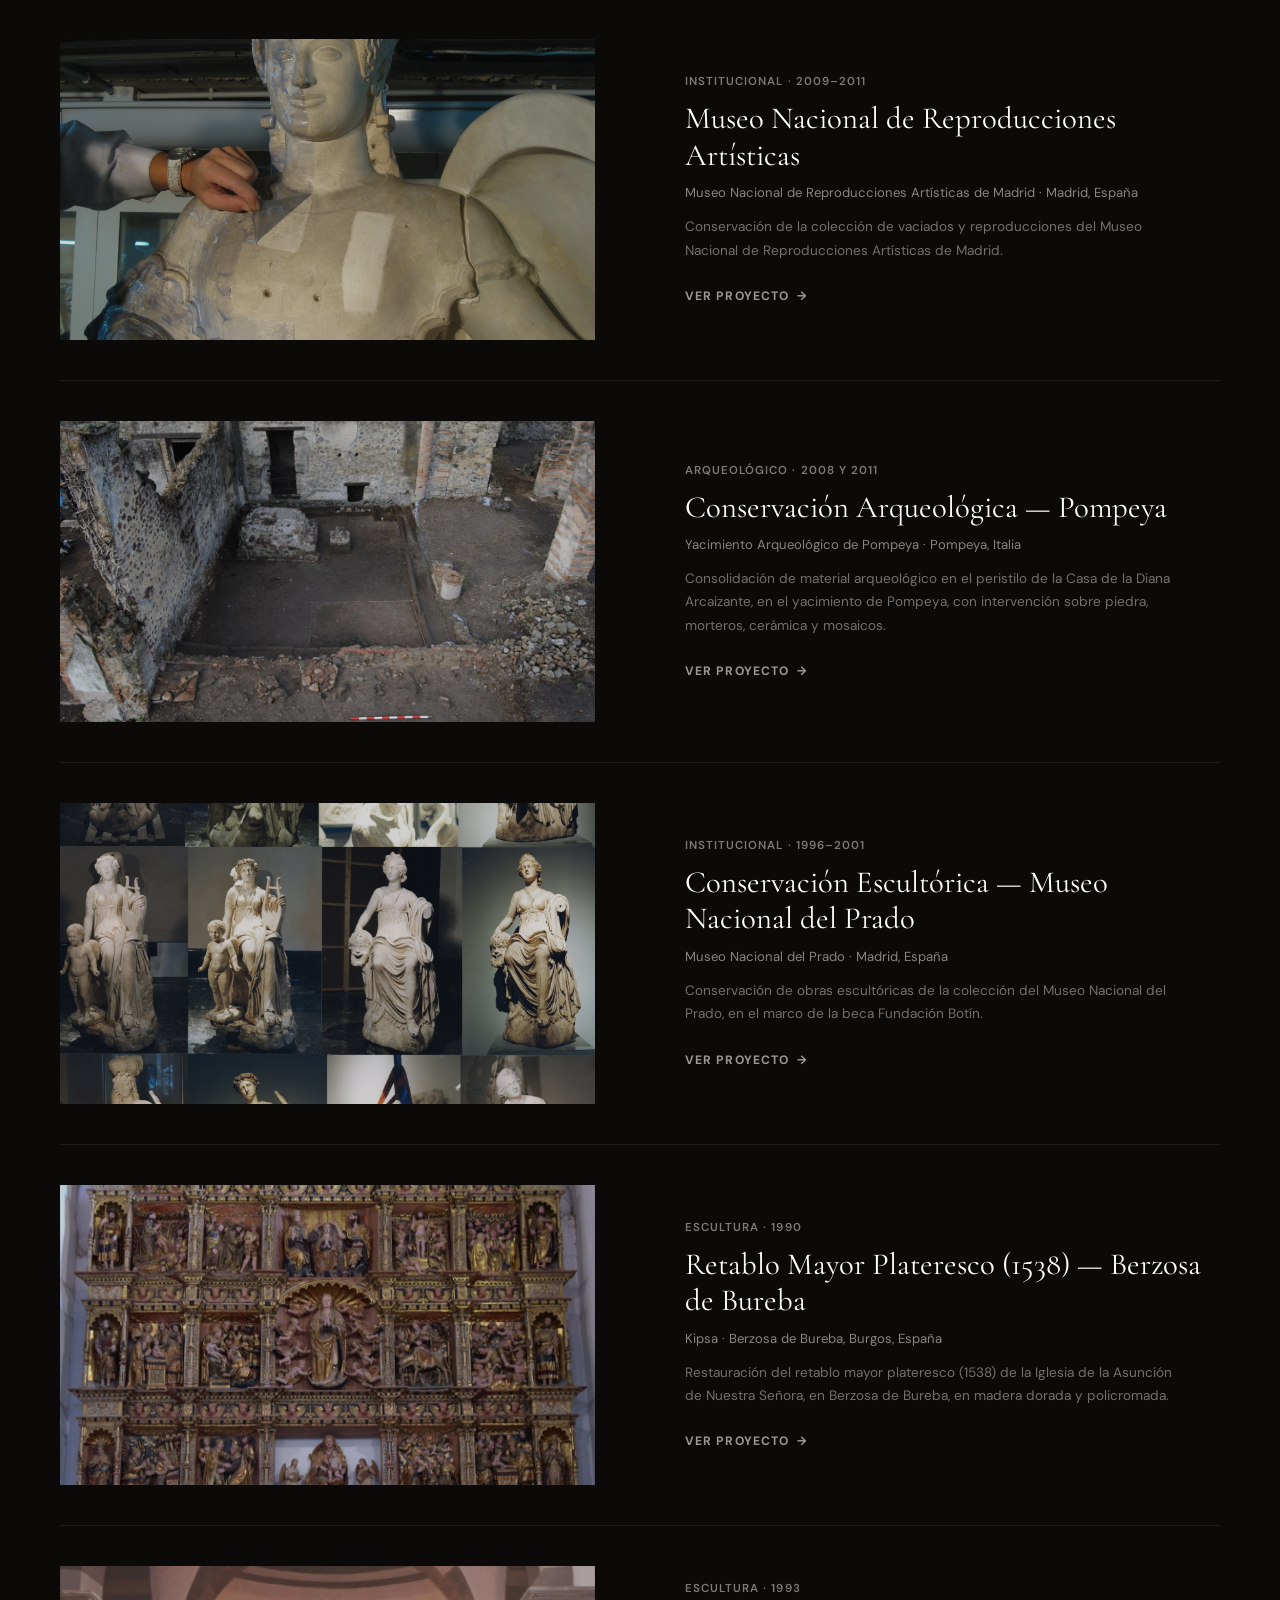
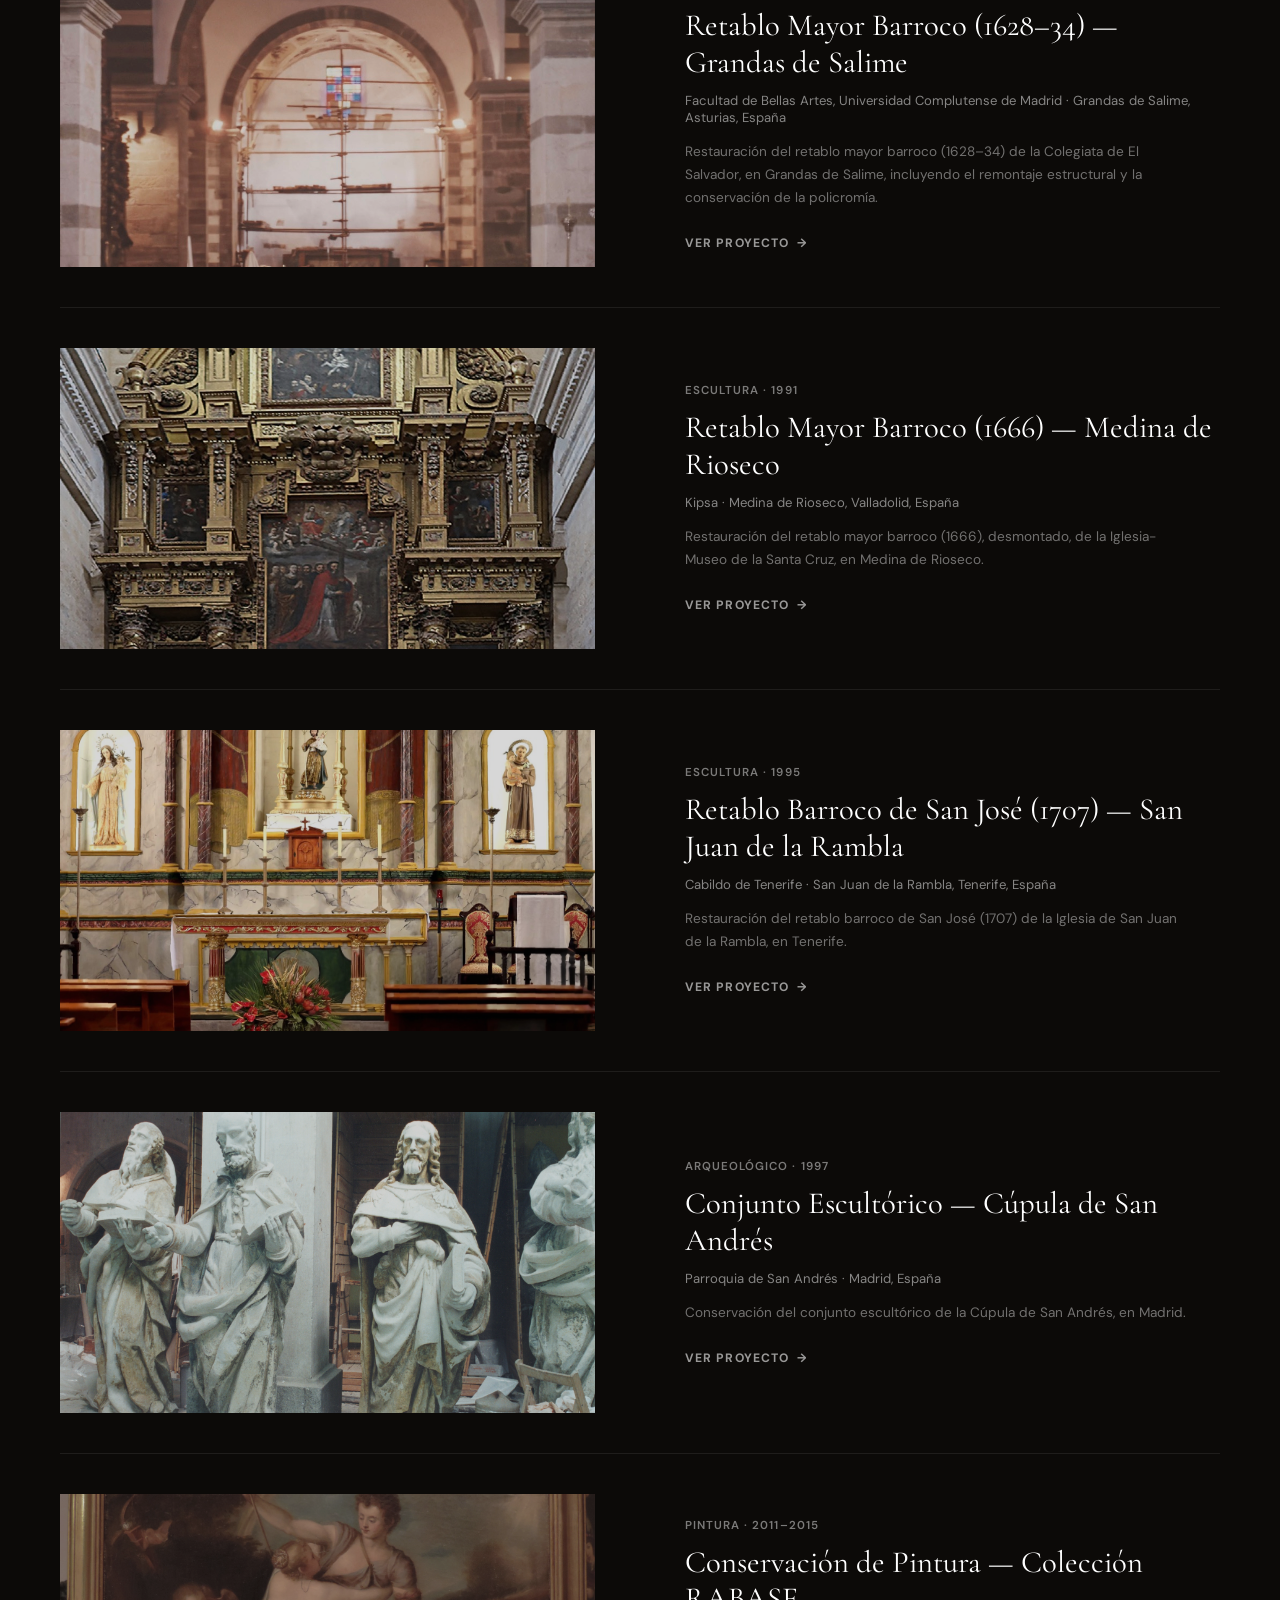
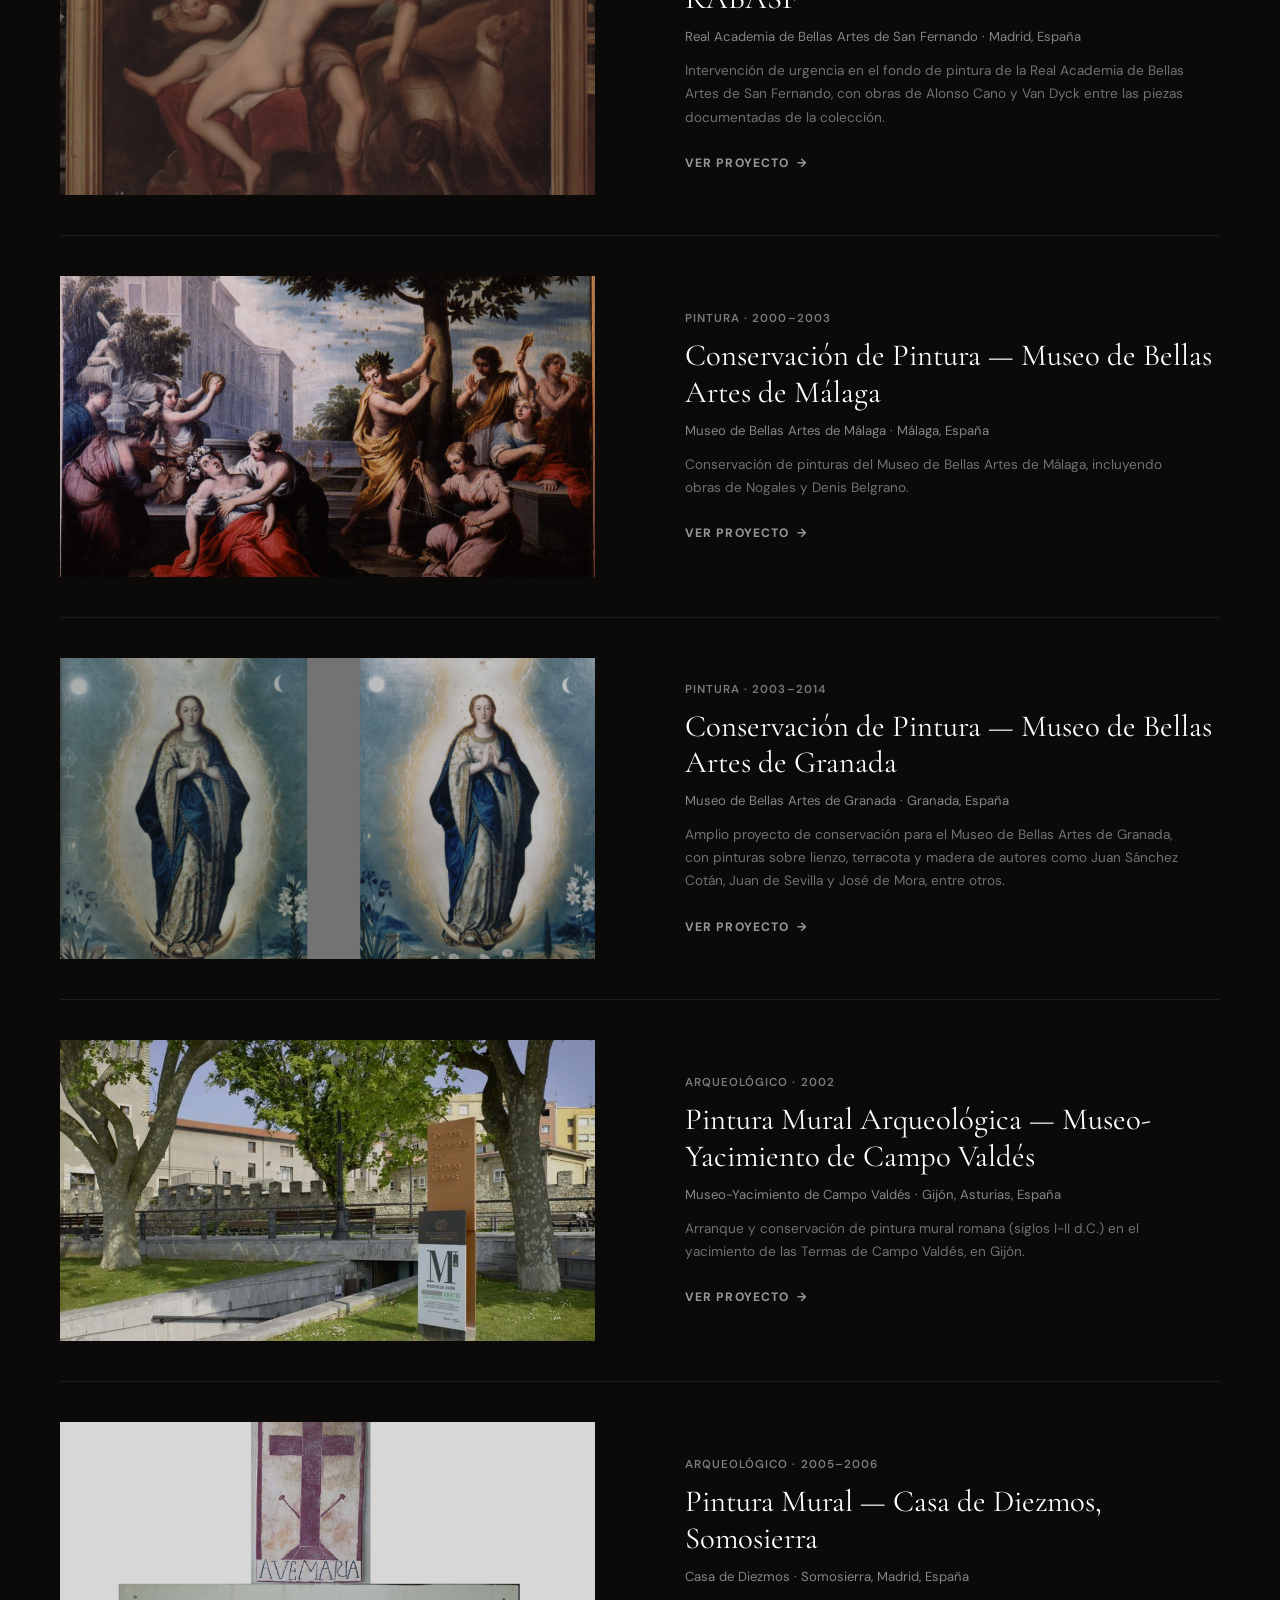
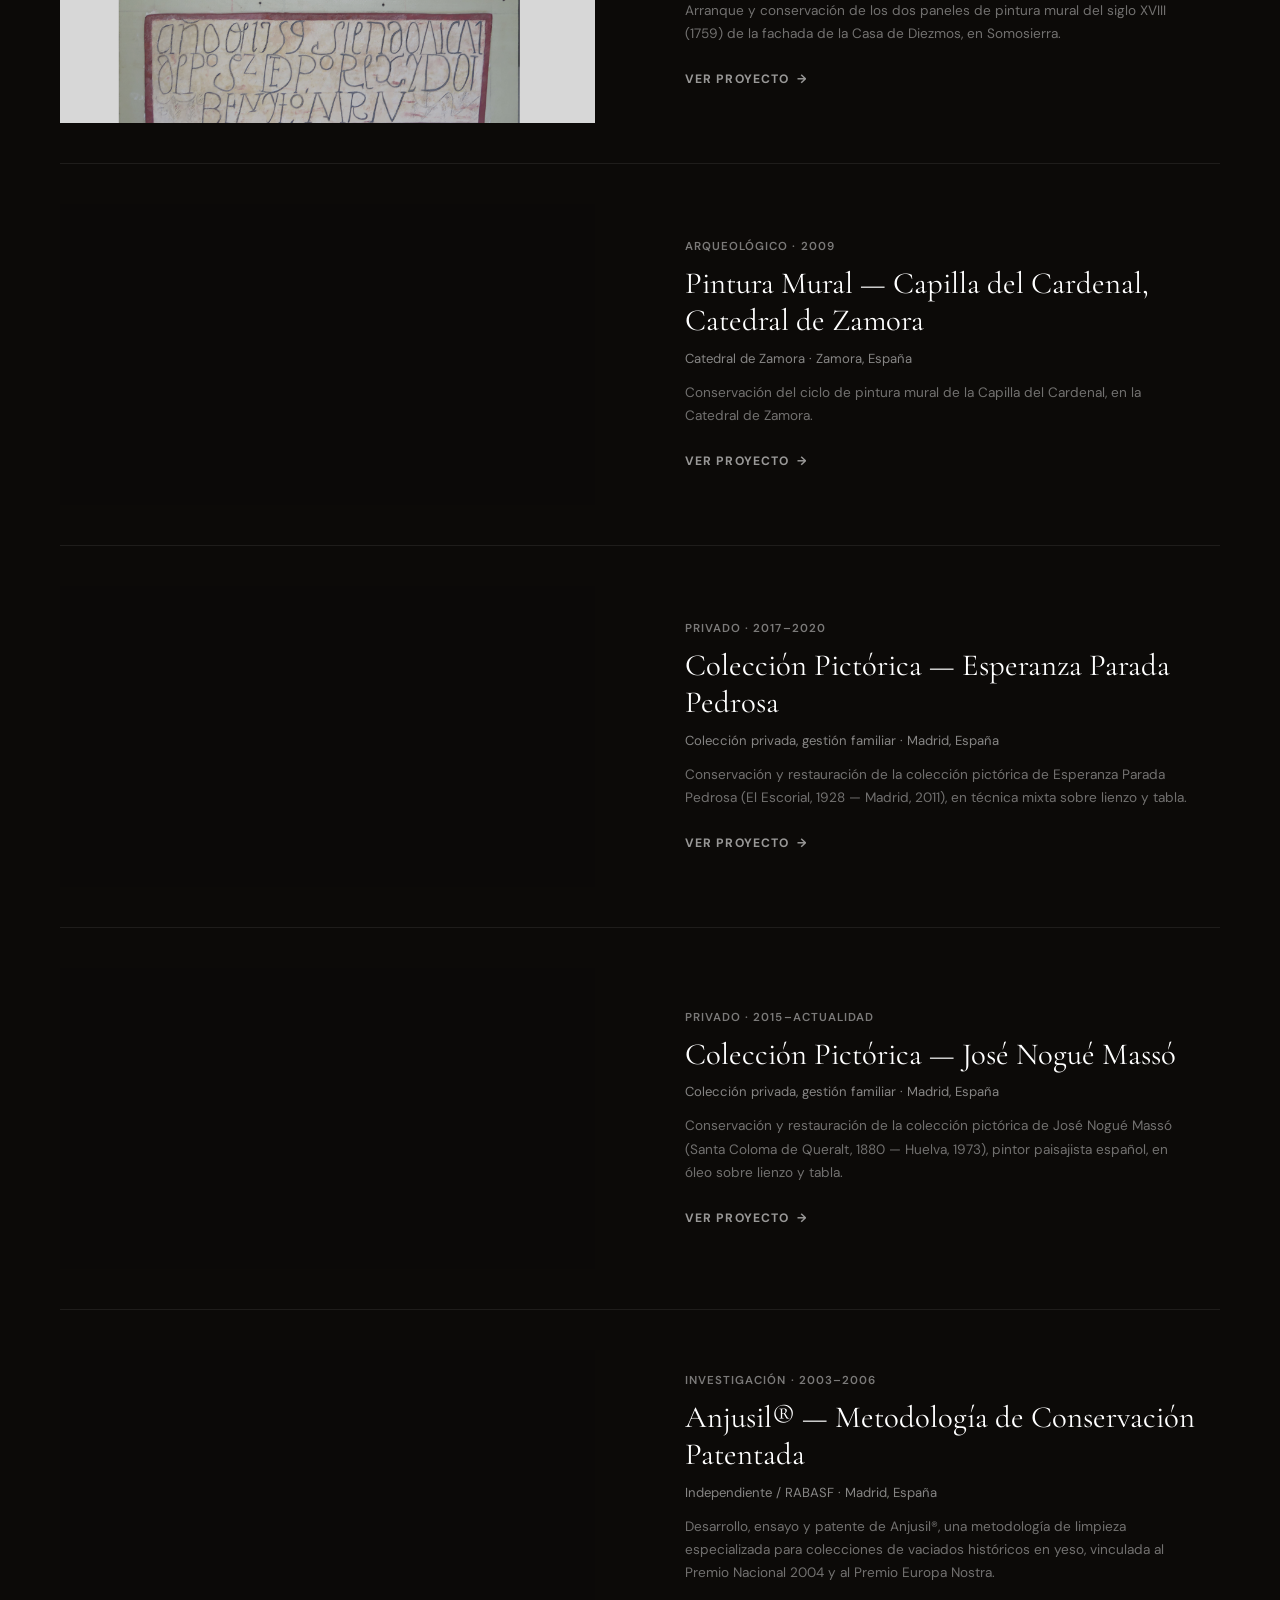
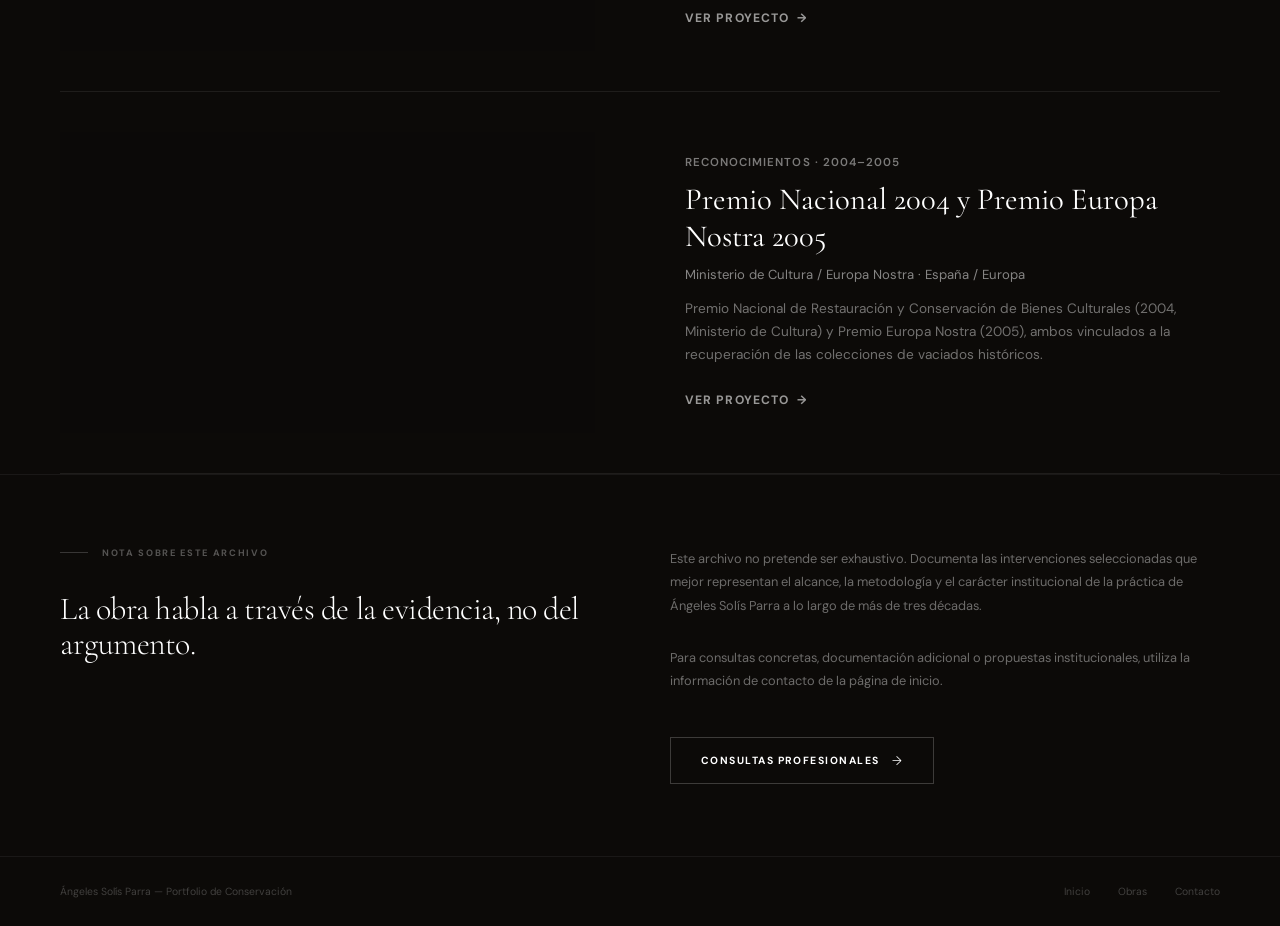
==== commit c2d5addb: "Resolve Europa Nostra date and 10 of 11 project date conflicts, expand Anjusil content Applied under" ====
--- a/complete-archive.html
+++ b/complete-archive.html
@@ -109,25 +109,20 @@
       return cats[0] || 'other';
     }
 
-    // Presentation-only safeguard: the Europa Nostra award year is
-    // disputed (diploma says 2005, CV says 2006) and unconfirmed by
-    // Ángeles. projects.json is not touched — this only strips the
-    // unconfirmed "2006" from text as it's rendered here, without
-    // ever substituting the disputed "2005" in its place.
+    // Europa Nostra date resolved 2026-09-02: the diploma (primary source)
+    // says 2005; the CV said 2006, confirmed to be a transcription error.
+    // Kept as a permanent guard so the retired "2006" figure can never
+    // resurface in rendered text.
     function safeguardEuropaNostra(text) {
       if (!text) return text;
       return text
-        .replace(/Premio Europa Nostra\s*\(?2006\)?/gi, 'Premio Europa Nostra')
-        .replace(/Europa Nostra\s*\(?2006\)?/gi, 'Europa Nostra')
+        .replace(/Premio Europa Nostra\s*\(?2006\)?/gi, 'Premio Europa Nostra 2005')
+        .replace(/Europa Nostra\s*\(?2006\)?/gi, 'Europa Nostra 2005')
         .replace(/\s{2,}/g, ' ')
         .trim();
     }
 
     function safeguardYear(p) {
-      // premios-reconocimientos' "2004–2006" range encodes the same
-      // disputed Europa Nostra date as its end point — show only the
-      // confirmed National Award year until it's resolved.
-      if (p.id === 'premios-reconocimientos') return '2004';
       return p.year;
     }
 
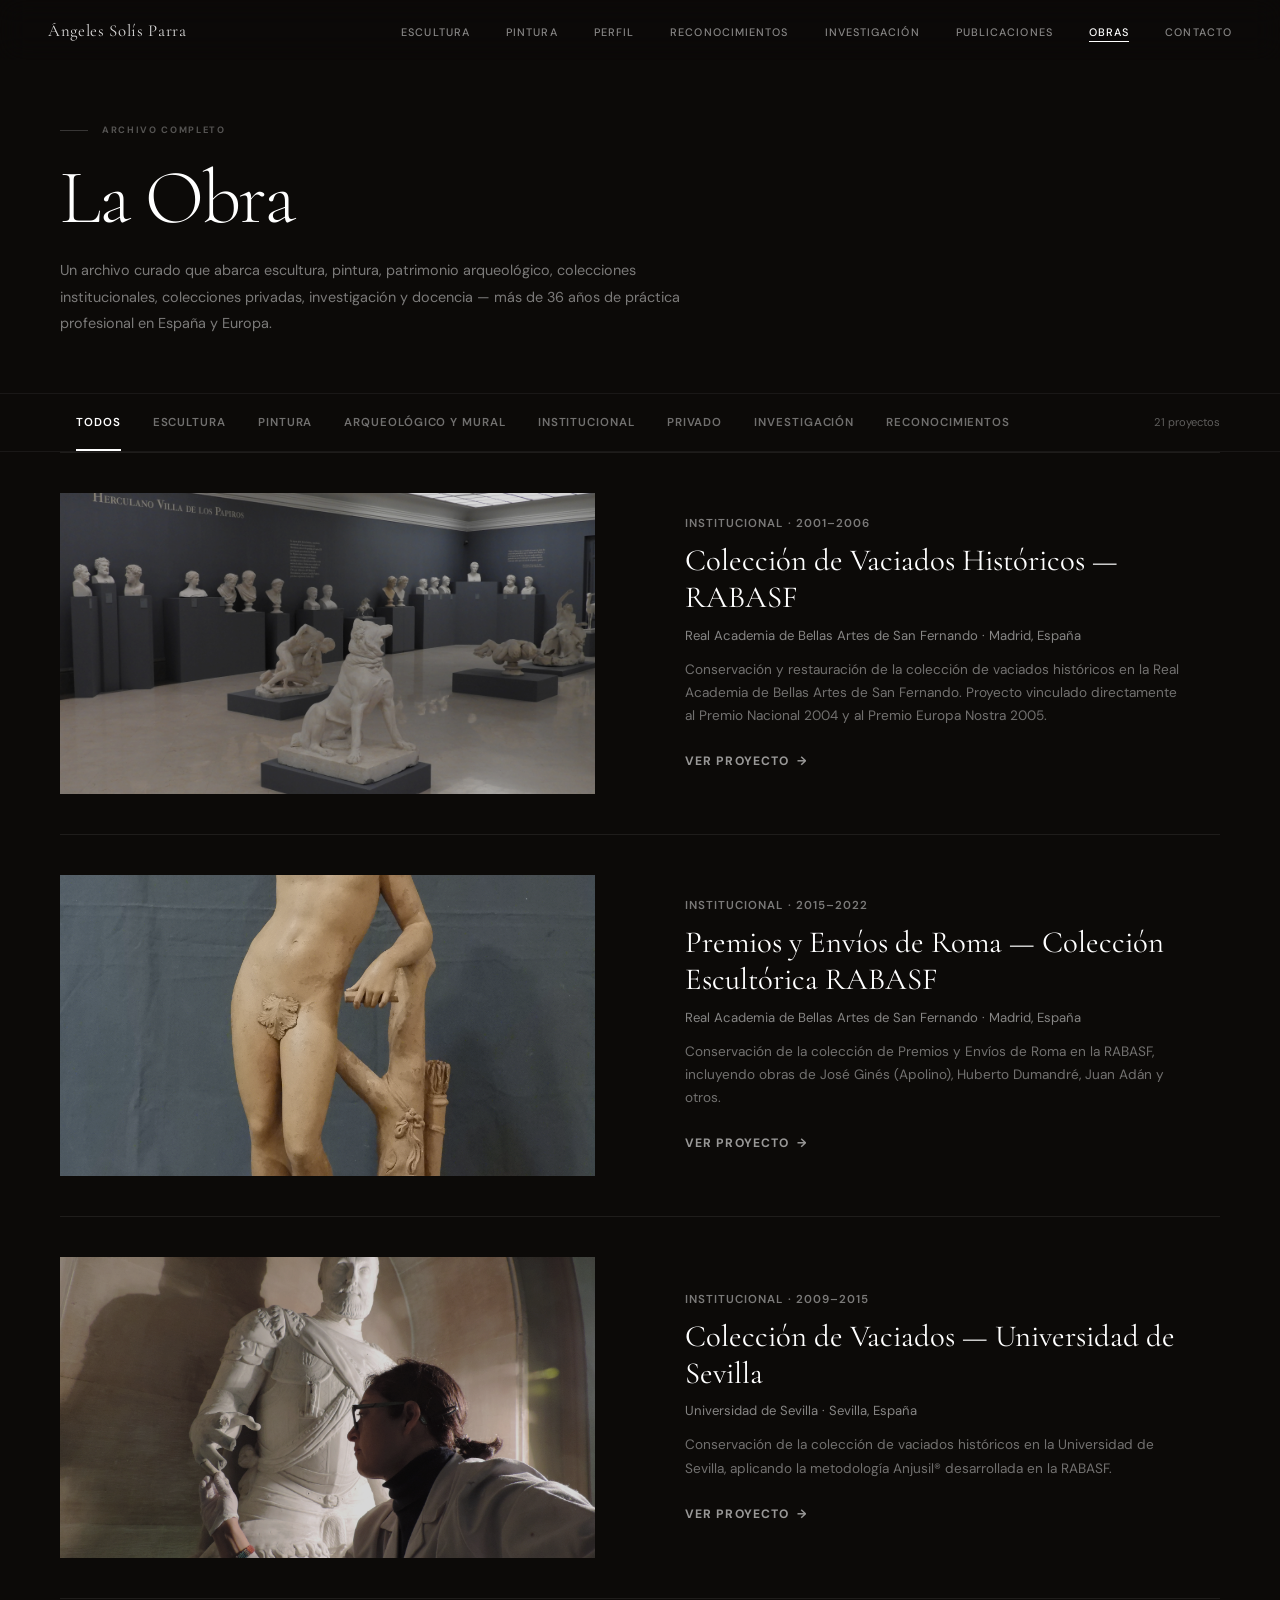
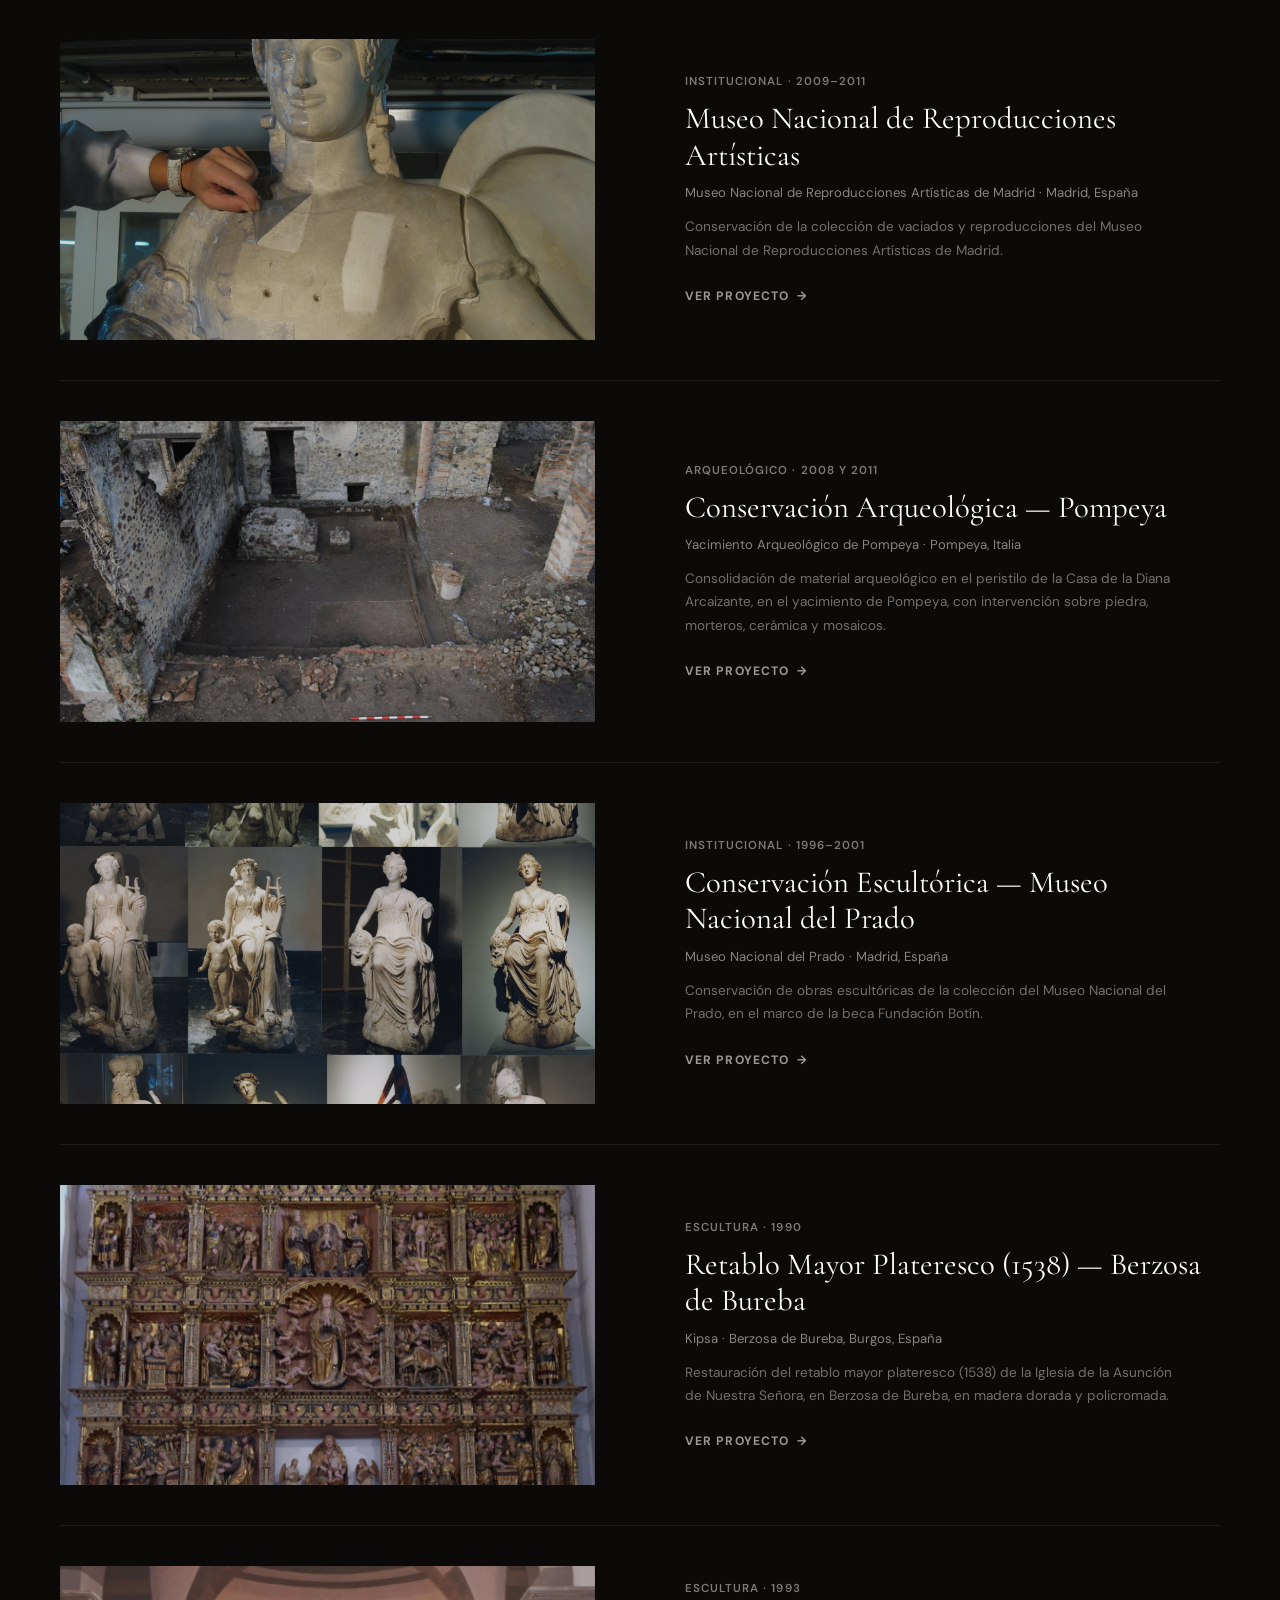
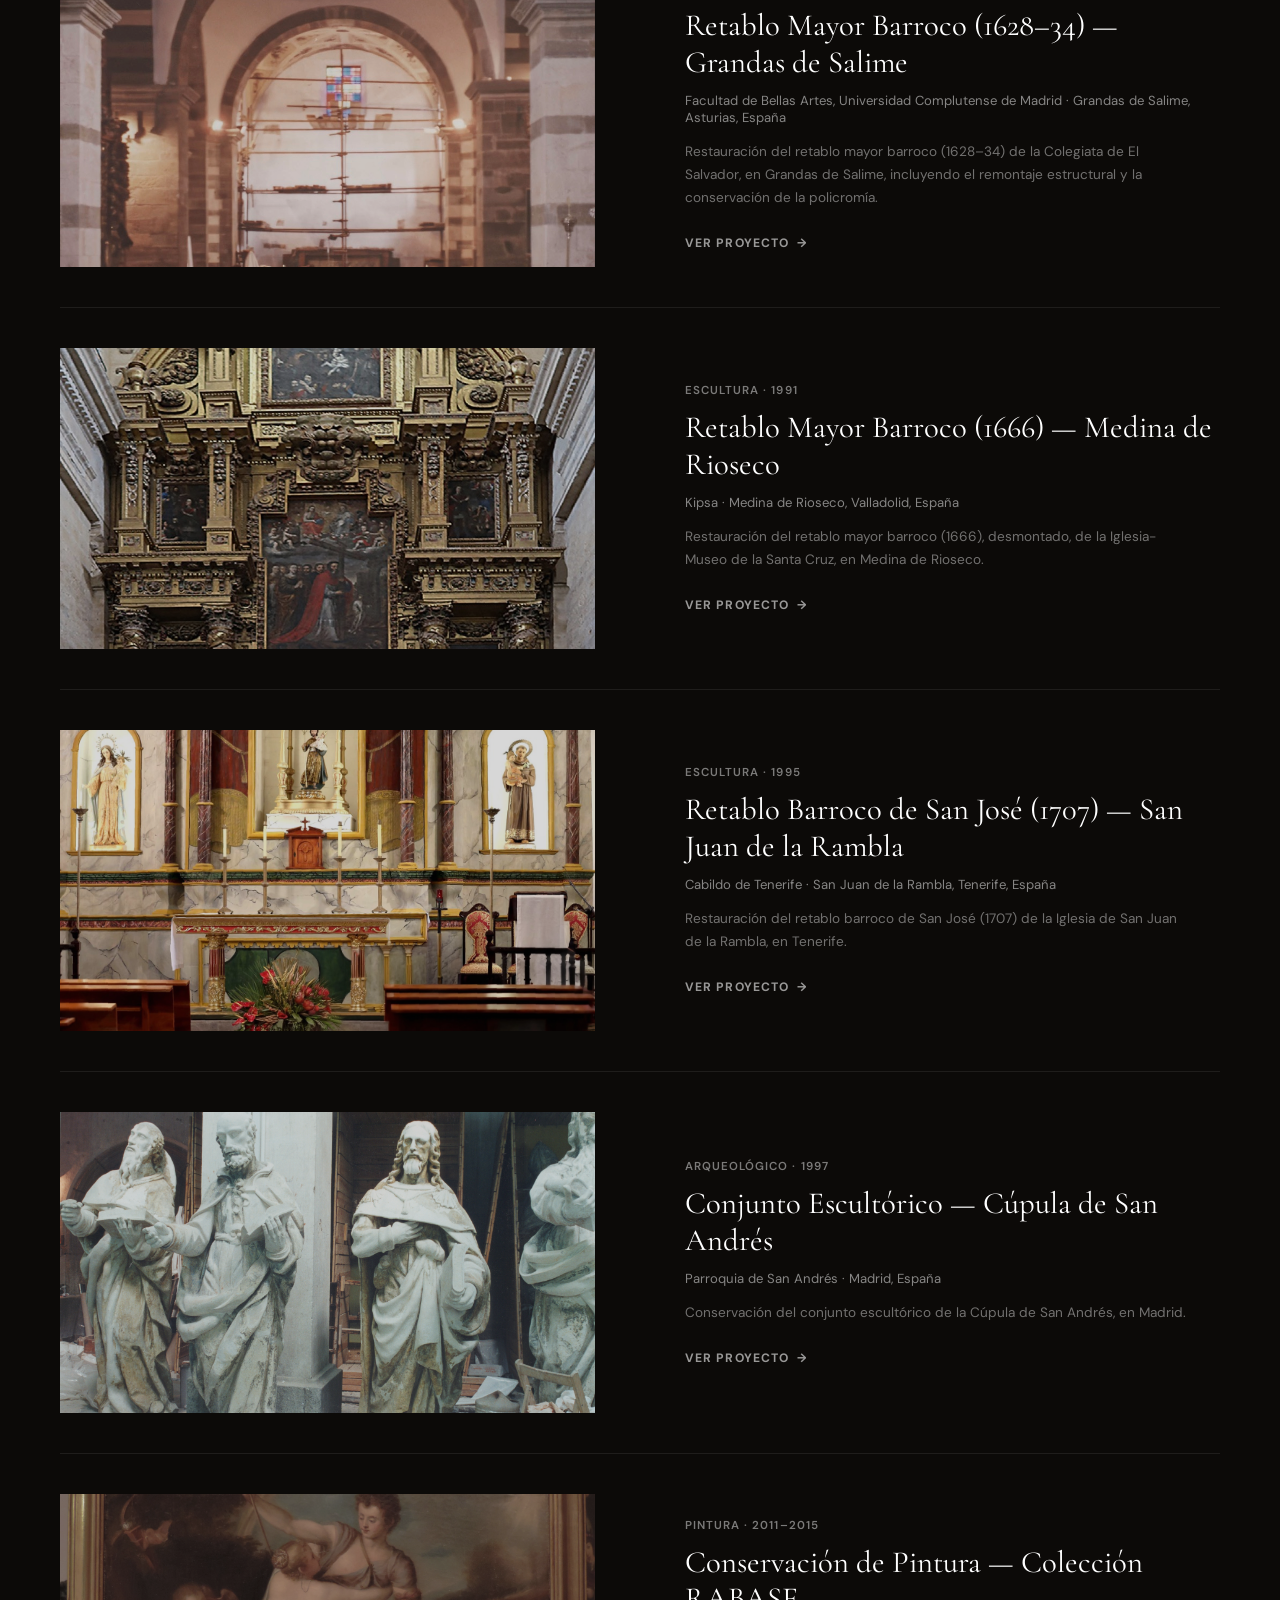
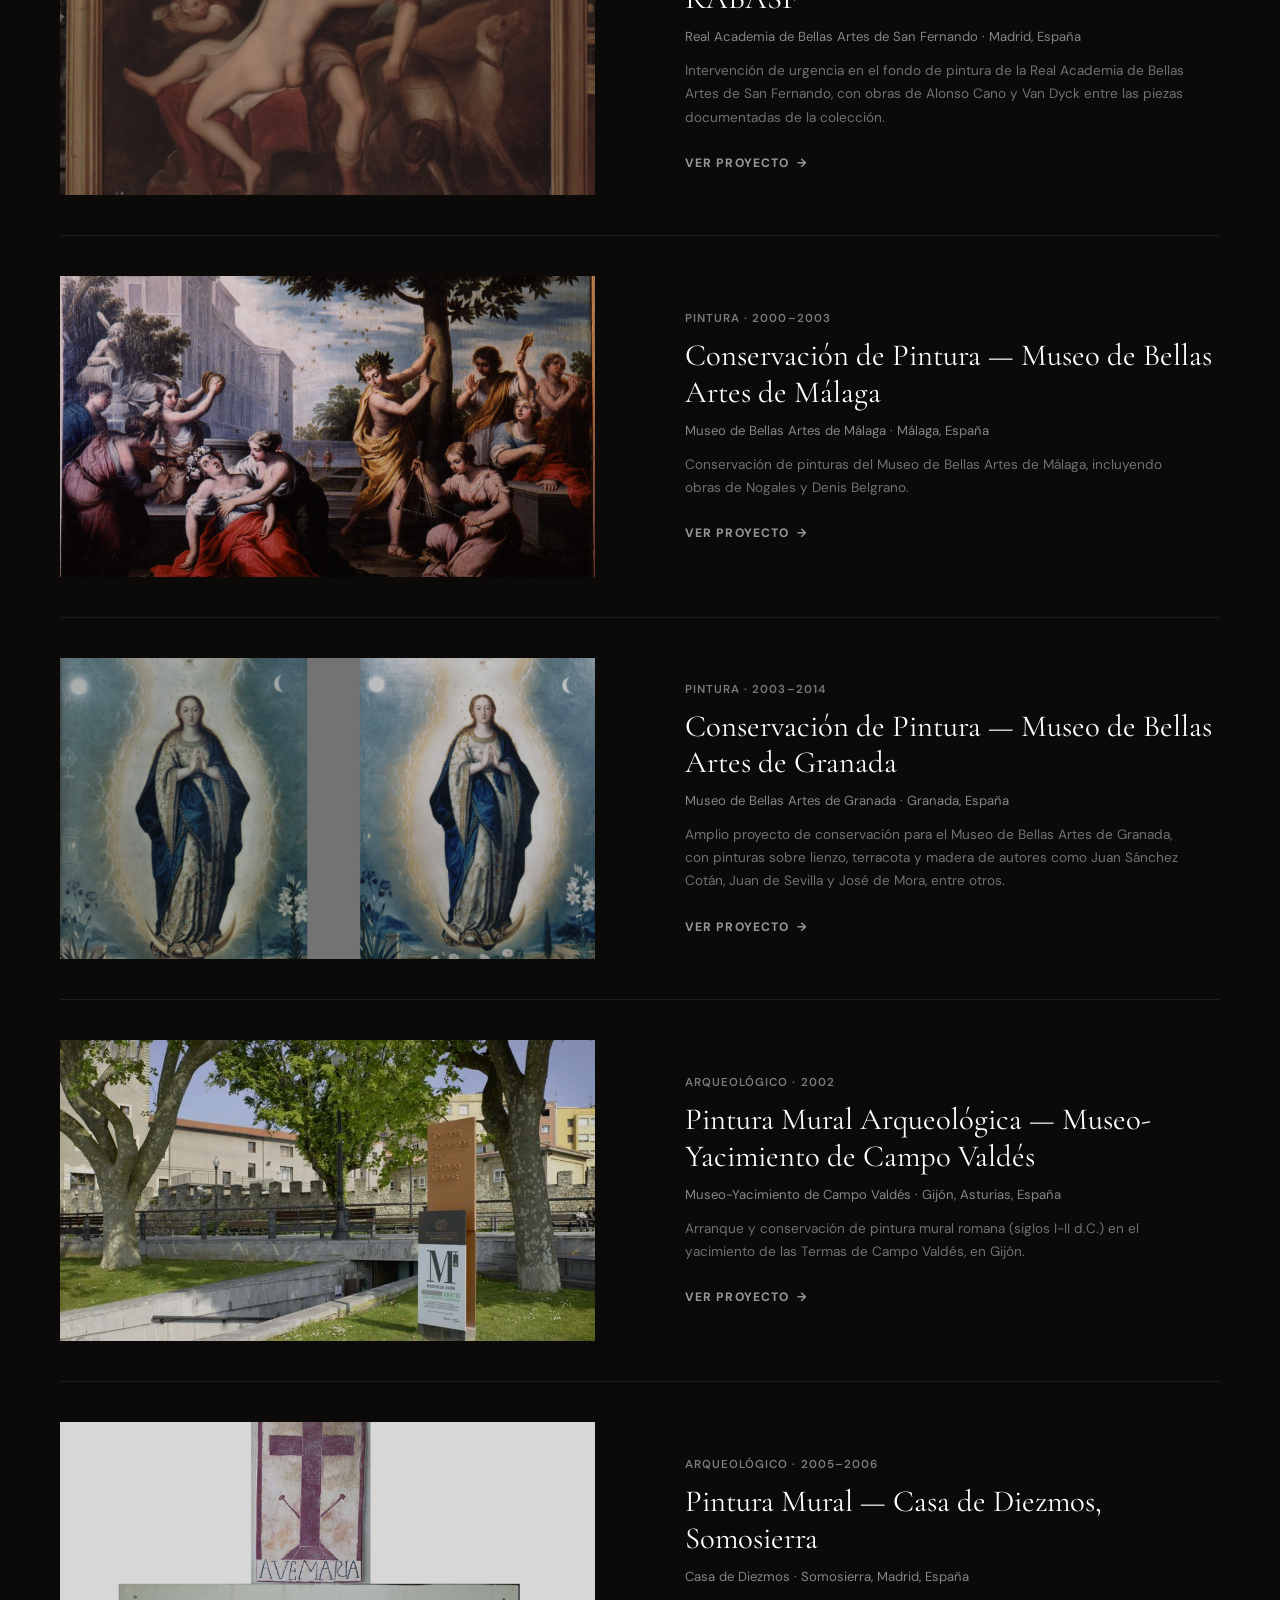
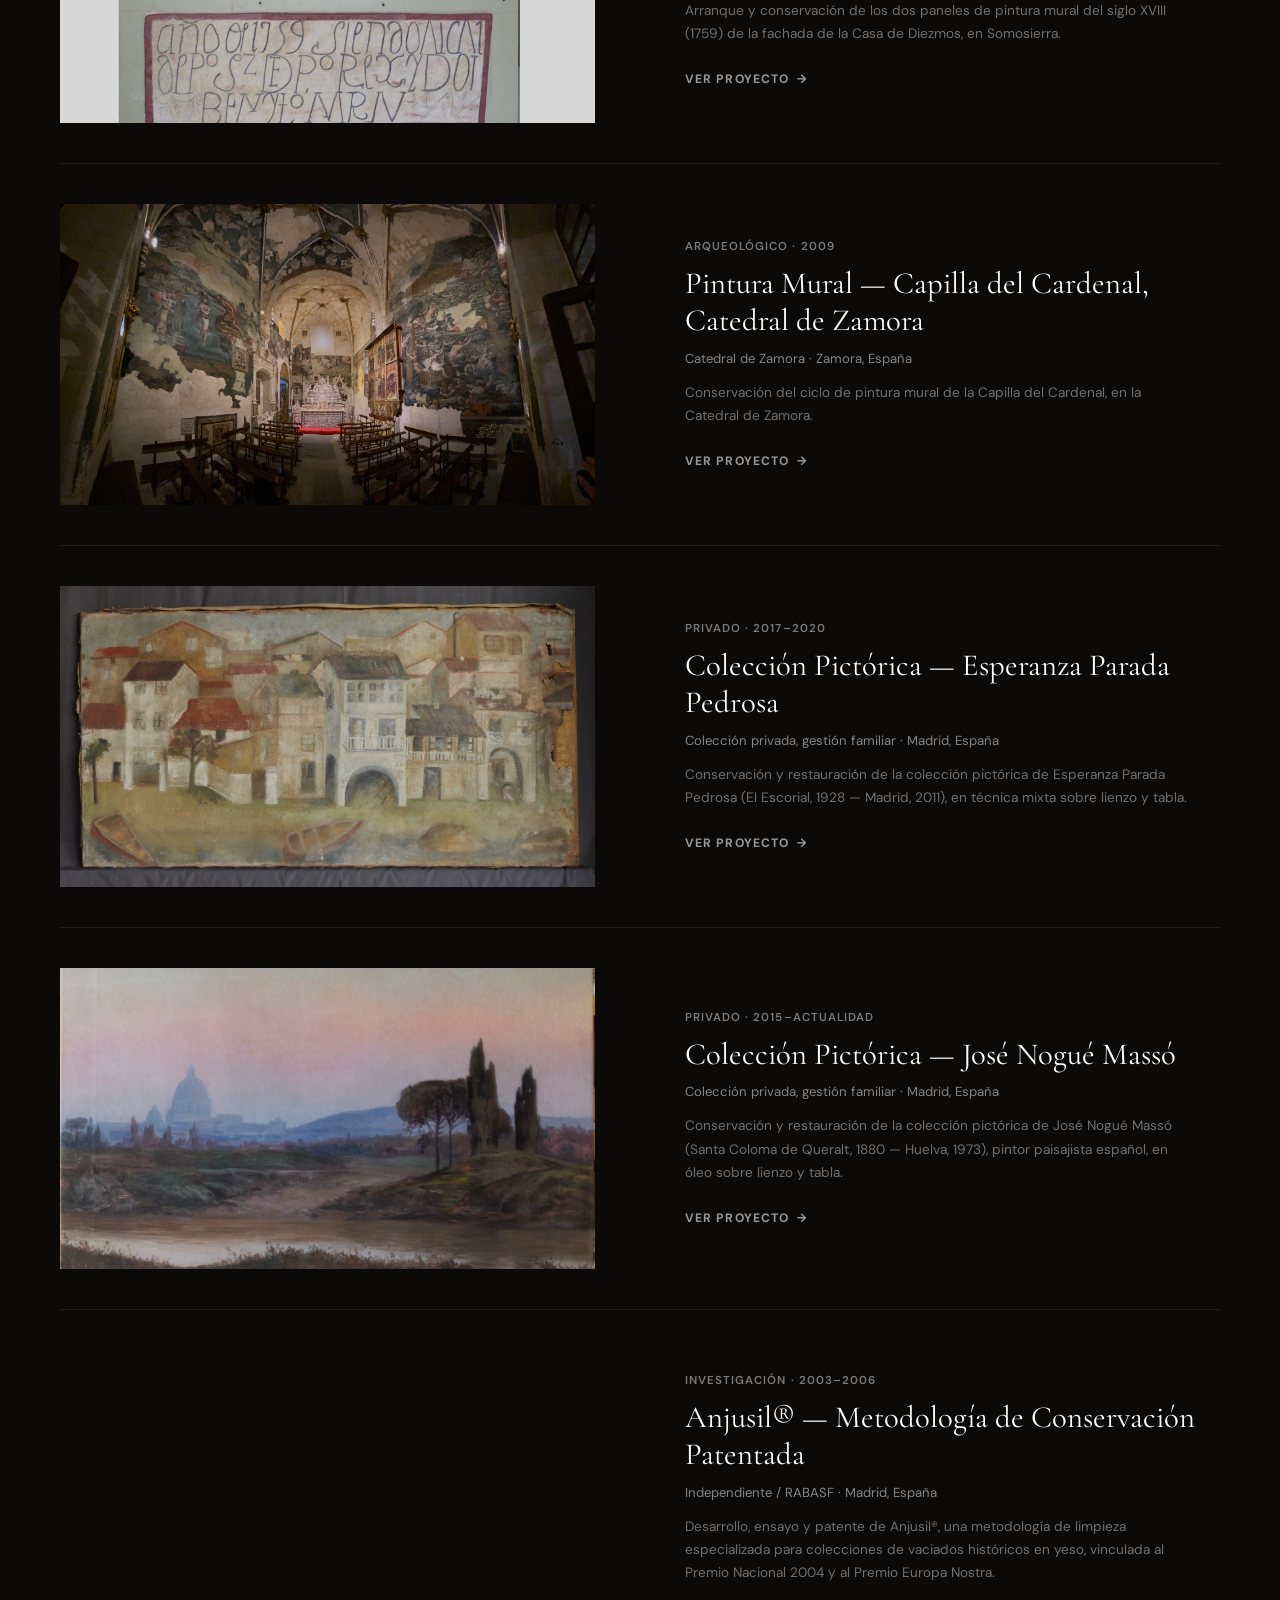
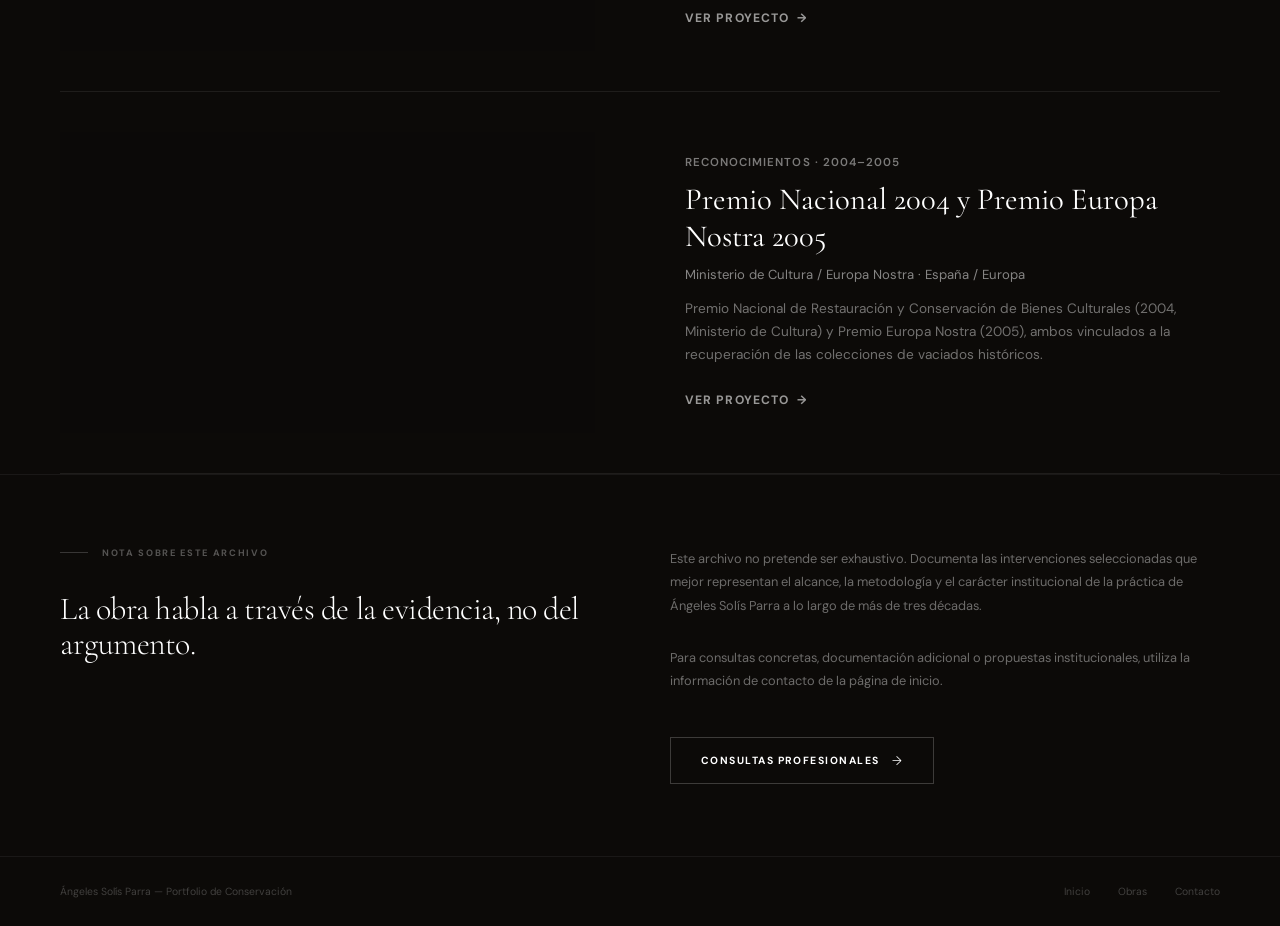
==== commit 25e28860: "Final responsive and navigation polish Co-Authored-By: Claude Sonnet 5 <noreply@anthropic.com>" ====
--- a/complete-archive.html
+++ b/complete-archive.html
@@ -9,14 +9,17 @@
   <link rel="preconnect" href="https://fonts.googleapis.com">
   <link rel="preconnect" href="https://fonts.gstatic.com" crossorigin>
   <link href="https://fonts.googleapis.com/css2?family=Cormorant+Garamond:ital,wght@0,300;0,400;0,500;1,300;1,400&family=DM+Sans:opsz,wght@9..40,300;9..40,400;9..40,500;9..40,600&display=swap" rel="stylesheet">
-  <link rel="stylesheet" href="assets/css/style.css?v=3">
+  <link rel="stylesheet" href="assets/css/style.css?v=12">
 </head>
 <body>
 
   <!-- NAVIGATION -->
   <header class="site-nav" role="banner">
     <a class="site-nav__brand" href="index.html">Ángeles Solís Parra</a>
-    <nav aria-label="Navegación principal">
+    <button class="nav-toggle" type="button" aria-label="Abrir menú" aria-expanded="false" aria-controls="site-nav-menu">
+      <span></span><span></span><span></span>
+    </button>
+    <nav aria-label="Navegación principal" id="site-nav-menu">
       <ul role="list">
         <li><a href="index.html?room=vaciados">Escultura</a></li>
         <li><a href="index.html?room=pintura">Pintura</a></li>
@@ -29,6 +32,7 @@
       </ul>
     </nav>
   </header>
+  <div class="nav-backdrop"></div>
 
 
   <!-- HEADER -->
@@ -189,5 +193,7 @@
     init();
   </script>
 
+  <script src="assets/js/nav.js?v=1"></script>
+
 </body>
 </html>
--- a/assets/css/style.css
+++ b/assets/css/style.css
@@ -114,6 +114,41 @@
 
 .site-nav nav a.is-active::after { transform: scaleX(1); }
 
+/* Hamburger toggle — hidden on desktop, shown by the ≤1024px
+   breakpoint below. Three bars that cross into an X while open,
+   transform-only so nothing reflows. */
+.nav-toggle {
+  display: none;
+  flex-direction: column;
+  justify-content: center;
+  align-items: center;
+  gap: 5px;
+  width: 40px;
+  height: 40px;
+  flex-shrink: 0;
+  /* Must stay above the drawer (z-index 102) once open — the drawer
+     spans the full header height and would otherwise cover this
+     button, leaving no way to close the menu from the same control. */
+  position: relative;
+  z-index: 103;
+}
+
+.nav-toggle span {
+  display: block;
+  width: 22px;
+  height: 1.5px;
+  background: var(--white);
+  transition: transform 0.3s var(--easing), opacity 0.3s var(--easing);
+}
+
+.site-nav.is-open .nav-toggle span:nth-child(1) { transform: translateY(6.5px) rotate(45deg); }
+.site-nav.is-open .nav-toggle span:nth-child(2) { opacity: 0; }
+.site-nav.is-open .nav-toggle span:nth-child(3) { transform: translateY(-6.5px) rotate(-45deg); }
+
+.nav-backdrop {
+  display: none;
+}
+
 
 /* ══════════════════════════════════════════════════
    ROOM STAGE — stage architecture (unchanged for JS)
@@ -188,7 +223,7 @@
 /* Progressive reveal on room switch: content settles in a
    beat after the panel itself fades in, staggered by zone. */
 .home-identity, .home-enter-wrap, .home-stats,
-.room__intro, .feature-card, .room__secondary {
+.room__intro, .room__projects {
   opacity: 0;
   transform: translateY(16px);
   transition: opacity 0.6s var(--ease-out), transform 0.6s var(--ease-out);
@@ -199,8 +234,7 @@
 .room-panel.is-active .home-stats     { opacity: 1; transform: none; transition-delay: 0.34s; }
 
 .room-panel.is-active .room__intro     { opacity: 1; transform: none; transition-delay: 0.15s; }
-.room-panel.is-active .feature-card    { opacity: 1; transform: none; transition-delay: 0.26s; }
-.room-panel.is-active .room__secondary { opacity: 1; transform: none; transition-delay: 0.36s; }
+.room-panel.is-active .room__projects  { opacity: 1; transform: none; transition-delay: 0.26s; }
 
 
 /* ══════════════════════════════════════════════════
@@ -565,33 +599,50 @@
 
 
 /* ══════════════════════════════════════════════════
-   PROJECT CARDS — in rooms (dark, image-first)
+   PROJECT CARDS — in rooms (dark, horizontal rows)
+   One consistent card for every project in a room: same
+   structural size, thumbnail always on the left, no card
+   is visually "featured" over the others. Compact enough
+   that all four sit comfortably within the room without
+   spilling past the viewport. Hover is a quiet border/
+   background/thumbnail-zoom shift — the card itself never
+   changes size or reflows.
    ══════════════════════════════════════════════════ */
 
 .room__projects {
   display: flex;
   flex-direction: column;
-  border-top: 1px solid rgba(255,255,255,0.10);
+  gap: 13px;
 }
 
 .project-card {
   display: flex;
-  flex-direction: column;
-  background: rgba(18, 16, 14, 0.94);
-  color: var(--white);
+  flex-direction: row;
+  align-items: center;
+  gap: 31px;
   text-decoration: none;
-  border: 1px solid rgba(255,255,255,0.07);
-  transition: transform 0.3s var(--easing), border-color 0.3s;
-  overflow: hidden;
-}
-
-.project-card:hover {
-  transform: translateY(-3px);
-  border-color: rgba(255,255,255,0.16);
+  color: var(--white);
+  border: 1px solid rgba(255,255,255,0.14);
+  background: rgba(8,7,6,0.3);
+  padding: 15px 34px 15px 15px;
+  transition: border-color 0.3s var(--easing), background 0.3s var(--easing);
+}
+
+.project-card:hover,
+.project-card:focus-visible {
+  border-color: rgba(255,255,255,0.4);
+  background: rgba(8,7,6,0.46);
+}
+
+.project-card:focus-visible {
+  outline: 1px solid rgba(255,255,255,0.6);
+  outline-offset: 3px;
 }
 
 .project-card__img {
-  aspect-ratio: 16 / 9;
+  width: 128px;
+  height: 128px;
+  aspect-ratio: 1;
   overflow: hidden;
   flex-shrink: 0;
 }
@@ -599,326 +650,61 @@
 .project-card__img img {
   width: 100%; height: 100%;
   object-fit: cover;
-  transition: transform 0.55s var(--easing);
-}
-
-.project-card:hover .project-card__img img {
-  transform: scale(1.07);
+  transition: transform 0.5s var(--easing);
+}
+
+.project-card:hover .project-card__img img,
+.project-card:focus-visible .project-card__img img {
+  transform: scale(1.08);
 }
 
 .project-card__body {
-  padding: 12px 14px 14px;
-  display: flex;
-  flex-direction: column;
-  gap: 5px;
+  display: flex;
+  flex-direction: column;
+  gap: 6px;
   flex: 1;
+  min-width: 0;
 }
 
 .project-card__meta {
   font-family: var(--f-sans);
-  font-size: 0.56rem;
+  font-size: 0.86rem;
   font-weight: 600;
-  letter-spacing: 0.12em;
+  letter-spacing: 0.1em;
   text-transform: uppercase;
-  color: rgba(255,255,255,0.28);
+  color: rgba(255,255,255,0.5);
 }
 
 .project-card__body h3 {
   font-family: var(--f-serif);
-  font-size: 0.9rem;
-  font-weight: 500;
-  line-height: 1.3;
-  color: rgba(255,255,255,0.92);
-}
-
-.project-card__body p {
-  font-family: var(--f-sans);
-  font-size: 0.62rem;
-  line-height: 1.55;
-  color: rgba(255,255,255,0.35);
+  font-size: 1.56rem;
+  font-weight: 400;
+  line-height: 1.25;
+  color: var(--white);
 }
 
 .project-card__link {
   font-family: var(--f-sans);
-  font-size: 0.56rem;
+  font-size: 0.84rem;
   font-weight: 700;
-  letter-spacing: 0.12em;
+  letter-spacing: 0.08em;
   text-transform: uppercase;
-  color: rgba(255,255,255,0.3);
-  margin-top: 4px;
+  color: rgba(255,255,255,0.55);
   display: flex;
   align-items: center;
   gap: 6px;
-  transition: color 0.2s;
+  transition: color 0.2s, gap 0.2s;
 }
 
 .project-card__link::after { content: '→'; font-weight: 300; letter-spacing: 0; }
-.project-card:hover .project-card__link { color: rgba(255,255,255,0.75); }
-
-/* ── ROOM PANELS: curated editorial spread ───────────
-   One protagonist (feature-card) + a quieter secondary
-   strip — replaces the old four-equal-rows list so the
-   room reads as a curated exhibit, not a UI panel glued
-   onto the photograph. No opaque panel behind the whole
-   list: each element carries its own legibility.
-   Scoped to .room__projects so the Archive grid (its own
-   page) is untouched.
-   ──────────────────────────────────────────────────── */
-
-.room__projects {
-  display: flex;
-  flex-direction: column;
-  gap: 26px;
-}
-
-/* Protagonist — image and text share one continuous frame
-   (border + wash) so the pair reads as a single exhibition
-   piece, not two elements placed near each other. */
-.feature-card {
-  display: grid;
-  grid-template-columns: 210px 1fr;
-  align-items: stretch;
-  position: relative;
-  text-decoration: none;
-  color: var(--white);
-  border: 1px solid rgba(255,255,255,0.18);
-  background: rgba(8,7,6,0.26);
-  transition: border-color 0.3s var(--easing), background 0.3s var(--easing);
-}
-
-.feature-card:hover,
-.feature-card:focus-visible {
-  border-color: rgba(255,255,255,0.42);
-  background: rgba(8,7,6,0.4);
-}
-
-.feature-card:focus-visible {
-  outline: 1px solid rgba(255,255,255,0.6);
-  outline-offset: 3px;
-}
-
-/* Museum label plate — small, always-legible date chip in the
-   protagonist image's corner. Echoes the Hall CTA's bordered-
-   placard language rather than fighting a photograph for
-   contrast the way a giant translucent numeral would. */
-.feature-card__ghost {
-  position: absolute;
-  top: 14px;
-  left: 14px;
-  z-index: 2;
-  padding: 6px 12px;
-  background: rgba(12,11,10,0.74);
-  border: 1px solid rgba(255,255,255,0.24);
-  font-family: var(--f-serif);
-  font-style: italic;
-  font-size: 0.95rem;
-  font-weight: 400;
-  letter-spacing: 0.01em;
-  color: rgba(255,255,255,0.88);
-  line-height: 1;
-  pointer-events: none;
-  user-select: none;
-  white-space: nowrap;
-}
-
-.feature-card__frame {
-  position: relative;
-  z-index: 1;
-  min-height: 210px;
-  height: 100%;
-}
-
-.feature-card__img {
-  width: 100%; height: 100%;
-  overflow: hidden;
-}
-
-.feature-card__img img {
-  width: 100%; height: 100%;
-  object-fit: cover;
-  transition: transform 0.6s var(--easing);
-}
-
-.feature-card:hover .feature-card__img img { transform: scale(1.06); }
-
-.feature-card__detail {
-  position: absolute;
-  width: 60px;
-  height: 60px;
-  right: 14px;
-  bottom: -16px;
-  overflow: hidden;
-  border: 3px solid var(--ink);
-  box-shadow: 0 8px 20px rgba(0,0,0,0.55);
-}
-
-.feature-card__detail img {
-  width: 100%; height: 100%;
-  object-fit: cover;
-}
-
-.feature-card__body {
-  position: relative;
-  z-index: 1;
-  padding: 22px 26px;
-  display: flex;
-  flex-direction: column;
-  justify-content: center;
-  gap: 8px;
-}
-
-.feature-card__meta {
-  font-family: var(--f-sans);
-  font-size: 0.95rem;
-  font-weight: 600;
-  letter-spacing: 0.07em;
-  text-transform: uppercase;
-  color: rgba(255,255,255,0.66);
-}
-
-.feature-card__body h3 {
-  font-family: var(--f-serif);
-  font-size: clamp(1.6rem, 2.2vw, 2.1rem);
-  font-weight: 400;
-  line-height: 1.18;
-  color: var(--white);
-  max-width: 20ch;
-}
-
-.feature-card__link {
-  font-family: var(--f-sans);
-  font-size: 0.95rem;
-  font-weight: 700;
-  letter-spacing: 0.04em;
-  text-transform: uppercase;
-  color: rgba(255,255,255,0.74);
-  display: flex;
-  align-items: center;
-  gap: 6px;
-  margin-top: 4px;
-  transition: color 0.2s, gap 0.2s;
-}
-
-.feature-card__link::after { content: '→'; font-weight: 300; letter-spacing: 0; }
-.feature-card:hover .feature-card__link,
-.feature-card:focus-visible .feature-card__link { color: var(--white); gap: 10px; }
-
-/* Secondary strip — each project is a compact, bounded cluster
-   (image + title + meta + action, all within reach of the eye)
-   rather than a row spread across the full width of the room.
-   The rest of the row stays open photograph. */
-/* Three clear horizontal rows: image, then a comfortably
-   sized text stack (metadata / title / CTA) immediately next
-   to it. Generous type and air — legibility for an audience
-   that should never have to lean in, over squeezing three
-   projects into the smallest possible space. */
-.room__secondary {
-  display: flex;
-  flex-direction: column;
-  align-items: flex-start;
-  gap: 30px;
-}
-
-.room__secondary .project-card {
-  display: flex;
-  flex-direction: row;
-  align-items: center;
-  gap: 24px;
-  width: fit-content;
-  max-width: 100%;
-  min-height: 116px;
-  background: linear-gradient(100deg, rgba(8,7,6,0.36) 0%, rgba(8,7,6,0.12) 82%, transparent 100%);
-  border: none;
-  padding: 12px 32px 12px 12px;
-  transition: background 0.2s var(--easing);
-  overflow: visible;
-}
-
-.room__secondary .project-card:hover,
-.room__secondary .project-card:focus-visible {
-  transform: none;
-  background: linear-gradient(100deg, rgba(8,7,6,0.5) 0%, rgba(8,7,6,0.18) 82%, transparent 100%);
-}
-
-.room__secondary .project-card:focus-visible {
-  outline: 1px solid rgba(255,255,255,0.55);
-  outline-offset: 3px;
-}
-
-.room__secondary .project-card__img {
-  aspect-ratio: 1;
-  width: 112px;
-  height: 112px;
-  overflow: hidden;
-  flex-shrink: 0;
-  border: 1px solid rgba(255,255,255,0.16);
-}
-
-.room__secondary .project-card:hover .project-card__img img,
-.room__secondary .project-card:focus-visible .project-card__img img {
-  transform: scale(1.06);
-}
-
-.room__secondary .project-card__body {
-  padding: 0;
-  gap: 8px;
-  max-width: 34ch;
-  flex: none;
-}
-
-.room__secondary .project-card__meta {
-  font-size: 0.95rem;
-  font-weight: 600;
-  letter-spacing: 0.05em;
-  text-transform: uppercase;
-  color: rgba(255,255,255,0.66);
-  text-shadow: 0 1px 6px rgba(0,0,0,0.6);
-}
-
-.room__secondary .project-card__body h3 {
-  font-size: 1.3rem;
-  font-weight: 400;
-  line-height: 1.25;
-  color: rgba(255,255,255,0.95);
-  text-shadow: 0 2px 8px rgba(0,0,0,0.65);
-}
-
-.room__secondary .project-card__link {
-  margin-top: 2px;
-  font-size: 0.95rem;
-  font-weight: 700;
-  color: rgba(255,255,255,0.76);
-  text-shadow: 0 1px 6px rgba(0,0,0,0.6);
-  letter-spacing: 0.04em;
-  white-space: nowrap;
-}
-
-.room__secondary .project-card:hover .project-card__link,
-.room__secondary .project-card:focus-visible .project-card__link {
-  color: var(--white);
-}
-
-/* Pintura variant: mirror the protagonist and warm the
-   image treatment slightly so the two rooms read as
-   siblings, not clones. */
-.feature-card { grid-template-columns: 210px 1fr; }
-#rp-pintura .feature-card { grid-template-columns: 1fr 210px; }
-
-#rp-pintura .feature-card__frame { order: 2; }
-#rp-pintura .feature-card__body  { order: 1; }
-
-#rp-pintura .feature-card__ghost {
-  left: auto;
-  right: 14px;
-}
-
-#rp-pintura .feature-card__detail {
-  right: auto;
-  left: 14px;
-}
-
-#rp-pintura .feature-card__img img,
-#rp-pintura .room__secondary .project-card__img img {
+.project-card:hover .project-card__link,
+.project-card:focus-visible .project-card__link { color: var(--white); gap: 10px; }
+
+/* Pintura variant: warm the image treatment slightly so the two
+   rooms read as siblings, not clones — a colour nuance only,
+   the card structure itself stays identical to Escultura's
+   (thumbnail always on the left, no exceptions). */
+#rp-pintura .project-card__img img {
   filter: sepia(10%) saturate(1.08);
 }
 
@@ -957,7 +743,7 @@
   /* Ivory read as a veil, not a solid block — a faint hint of
      the page's own dark atmosphere shows through at the edges. */
   background: rgba(236,212,198,0.8);
-  padding: calc(var(--nav-h) + 8px) 64px 8px;
+  padding: calc(var(--nav-h) + 8px) 64px 64px;
   max-width: none;
   display: flex;
   flex-direction: column;
@@ -1091,7 +877,7 @@
   font-family: var(--f-serif);
   font-size: clamp(2.4rem, 5vw, 5.5rem);
   font-weight: 300;
-  line-height: 1.07;
+  line-height: 0.92;
   letter-spacing: -0.015em;
   color: var(--ink);
   margin-bottom: 6px;
@@ -1121,6 +907,22 @@
   padding-left: 28px;
   border-left: 1px solid rgba(12,10,8,0.3);
   border-top: none;
+}
+
+/* Desktop-only: smaller heading + an 8px-based vertical rhythm
+   between eyebrow / heading / body / quote, so the three blocks
+   read as distinct steps instead of one continuous mass. Placed
+   after the base About rules so it wins the cascade at matching
+   widths. Scoped above the tablet/mobile breakpoint (1024px) so
+   those sizes stay exactly as approved. */
+@media (min-width: 1025px) {
+  .about__heading {
+    font-size: clamp(1.68rem, 3.5vw, 3.85rem);
+    margin-bottom: 32px;
+  }
+  .about__body {
+    margin-bottom: 40px;
+  }
 }
 
 
@@ -1512,6 +1314,7 @@
 }
 
 .contact__left {
+  min-width: 0;
   padding: 80px 0;
   display: flex;
   flex-direction: column;
@@ -1537,6 +1340,7 @@
 }
 
 .contact__right {
+  min-width: 0;
   padding: 80px 0;
   display: flex;
   flex-direction: column;
@@ -1580,6 +1384,7 @@
   font-family: var(--f-sans);
   font-size: 1rem;
   color: rgba(255,255,255,0.86);
+  overflow-wrap: anywhere;
   transition: color 0.2s, gap 0.2s;
 }
 
@@ -2286,8 +2091,7 @@
   .room-nav, [data-reveal], .archive-entry__thumb img,
   .project-card__img img,
   .home-identity, .home-enter-wrap, .home-stats,
-  .room__intro, .feature-card, .room__secondary,
-  .feature-card__img img { transition: none !important; opacity: 1 !important; transform: none !important; }
+  .room__intro, .room__projects { transition: none !important; opacity: 1 !important; transform: none !important; }
 }
 
 
@@ -2309,14 +2113,62 @@
 
 @media (max-width: 1024px) {
   /* Nav no longer has room for 8 items + brand at full tracking —
-     let the link list scroll horizontally instead of wrapping the
-     brand or clipping links. No hamburger in this phase: all items
-     stay one tap/swipe away rather than hidden behind a menu. */
+     switches to a hamburger button opening a right-side drawer,
+     with generous spacing between items instead of a cramped
+     horizontal list. */
   .site-nav { padding: 0 24px; gap: 14px; }
-  .site-nav nav { flex: 1; min-width: 0; overflow-x: auto; scrollbar-width: none; -webkit-overflow-scrolling: touch; }
-  .site-nav nav::-webkit-scrollbar { display: none; }
-  .site-nav nav ul { gap: 22px; flex-wrap: nowrap; padding-right: 4px; }
-  .site-nav nav a { white-space: nowrap; }
+  .nav-toggle { display: flex; }
+
+  .site-nav nav {
+    position: fixed;
+    top: 0; right: 0;
+    /* .site-nav has backdrop-filter, which makes it the containing
+       block for position:fixed descendants — bottom:0 would resolve
+       against the 60px header box, not the viewport. An explicit
+       height sidesteps that (vh/svh units always read the real
+       viewport, regardless of containing block). */
+    height: 100svh;
+    width: min(320px, 82vw);
+    background: #0E0C0A;
+    border-left: 1px solid rgba(255,255,255,0.08);
+    padding: calc(var(--nav-h) + 16px) 32px 32px;
+    overflow-y: auto;
+    z-index: 102;
+    transform: translateX(100%);
+    transition: transform 0.35s var(--easing);
+  }
+  .site-nav.is-open nav { transform: translateX(0); }
+
+  .site-nav nav ul {
+    flex-direction: column;
+    align-items: stretch;
+    gap: 2px;
+  }
+  .site-nav nav a {
+    display: block;
+    padding: 17px 2px;
+    font-size: 0.8rem;
+    letter-spacing: 0.09em;
+    border-bottom: 1px solid rgba(255,255,255,0.08);
+  }
+  .site-nav nav a::after { display: none; }
+
+  .nav-backdrop {
+    display: block;
+    position: fixed;
+    inset: 0;
+    /* .site-nav establishes its own stacking context (position:fixed
+       + z-index), so the drawer's z-index:102 only wins ties inside
+       that context — for the backdrop to sit correctly beneath the
+       header/drawer, it needs a lower z-index than .site-nav itself
+       (100), not just lower than the drawer. */
+    z-index: 99;
+    background: rgba(6,5,4,0.55);
+    opacity: 0;
+    pointer-events: none;
+    transition: opacity 0.3s var(--easing);
+  }
+  .nav-backdrop.is-open { opacity: 1; pointer-events: auto; }
 
   .archive-entry { gap: 56px; }
   .recognition__grid { grid-template-columns: repeat(2, 1fr); }
@@ -2349,10 +2201,17 @@
     row-gap: 32px;
   }
 
-  .feature-card { grid-template-columns: 150px 1fr; }
-  #rp-pintura .feature-card { grid-template-columns: 1fr 150px; }
-  .feature-card__frame { min-height: 160px; }
-  .feature-card__body { padding: 16px 20px; }
+  /* Same horizontal row card as desktop — just a touch more
+     breathing room since the intro column now stacks above.
+     Text sizes pinned explicitly here so the desktop-only text
+     bump above doesn't cascade down to tablet. */
+  .room__projects { gap: 16px; }
+  .project-card { padding: 13px 23px 13px 13px; gap: 21px; }
+  .project-card__img { width: 98px; height: 98px; }
+  .project-card__body { gap: 5px; }
+  .project-card__meta { font-size: 0.72rem; }
+  .project-card__body h3 { font-size: 1.3rem; }
+  .project-card__link { font-size: 0.7rem; }
 
   .home-stats { grid-template-columns: repeat(2, 1fr); }
   .home-stat:nth-child(2) { border-right: none; }
@@ -2379,8 +2238,7 @@
 @media (max-width: 640px) {
   .site-nav { padding: 0 16px; gap: 12px; }
   .site-nav__brand { font-size: 0.8rem; }
-  .site-nav nav ul { gap: 15px; }
-  .site-nav nav a { font-size: 0.6rem; }
+  .site-nav nav { width: min(300px, 86vw); padding: calc(var(--nav-h) + 12px) 24px 24px; }
 
   /* Density pass: #room-stage is overflow:hidden (fixed, tied
      to the video-transition system) so on short mobile viewports
@@ -2408,32 +2266,19 @@
   .room__title { font-size: 3rem; }
   .room__subtitle { max-width: none; }
   .room__text { display: none; }
-  .room__projects { gap: 2px; }
-
-  /* Feature card stacks fully: image on top, text below —
-     still one bordered piece, just stacked instead of side by side. */
-  .feature-card,
-  #rp-pintura .feature-card {
-    grid-template-columns: 1fr;
-  }
-  #rp-pintura .feature-card__frame,
-  #rp-pintura .feature-card__body { order: initial; }
-
-  .feature-card__frame { min-height: 0; width: 100%; height: 30vw; max-height: 126px; }
-  .feature-card__body { padding: 10px 14px 12px; gap: 4px; }
-  .feature-card__body h3 { font-size: 1.3rem; }
-  .feature-card__meta { font-size: 0.85rem; }
-  .feature-card__link { font-size: 0.85rem; }
-  .feature-card__detail { width: 40px; height: 40px; right: 8px; bottom: -8px; }
-  #rp-pintura .feature-card__detail { left: 8px; right: auto; }
-
-  .room__secondary { gap: 18px; }
-  .room__secondary .project-card { gap: 14px; padding: 6px 12px 6px 4px; min-height: 0; max-width: none; }
-  .room__secondary .project-card__img { width: 76px; height: 76px; }
-  .room__secondary .project-card__body { gap: 4px; max-width: none; flex-shrink: 1; min-width: 0; }
-  .room__secondary .project-card__body h3 { font-size: 1rem; line-height: 1.25; }
-  .room__secondary .project-card__meta { font-size: 0.85rem; }
-  .room__secondary .project-card__link { font-size: 0.85rem; margin-top: 0; }
+
+  /* Same horizontal row card, compacted: small thumbnail + text
+     alongside it. Never the full-width image-on-top pattern —
+     that's what made the mobile cards oversized before. Reducing
+     comes from thumbnail size, padding and gap, not from the type
+     scale, which stays legible. */
+  .room__projects { gap: 13px; }
+  .project-card { padding: 10px 18px 10px 10px; gap: 16px; }
+  .project-card__img { width: 78px; height: 78px; }
+  .project-card__body { gap: 4px; }
+  .project-card__body h3 { font-size: 1rem; line-height: 1.22; }
+  .project-card__meta { font-size: 0.62rem; }
+  .project-card__link { font-size: 0.62rem; }
 
   .room-nav--cta { padding: 14px 16px 14px 18px; gap: 18px; }
   .room-nav--cta .room-nav__arrow { width: 32px; height: 32px; }
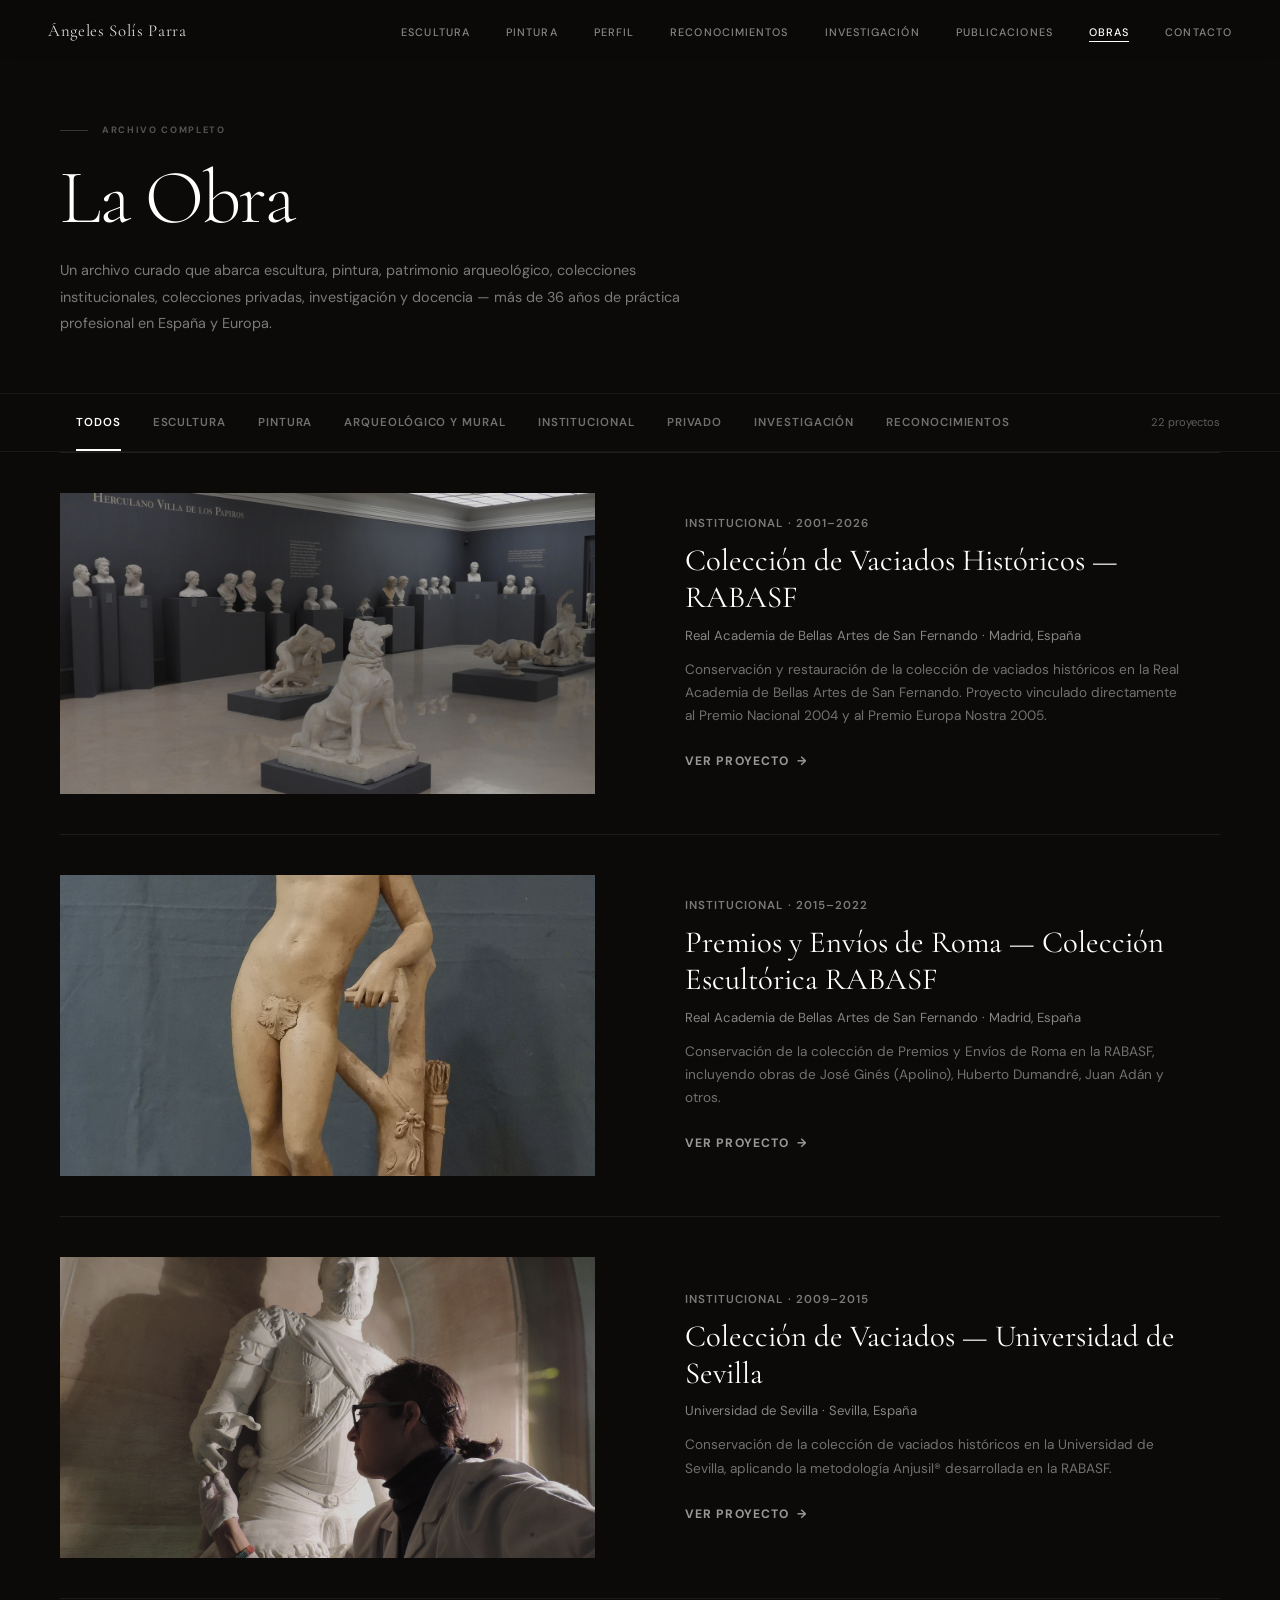
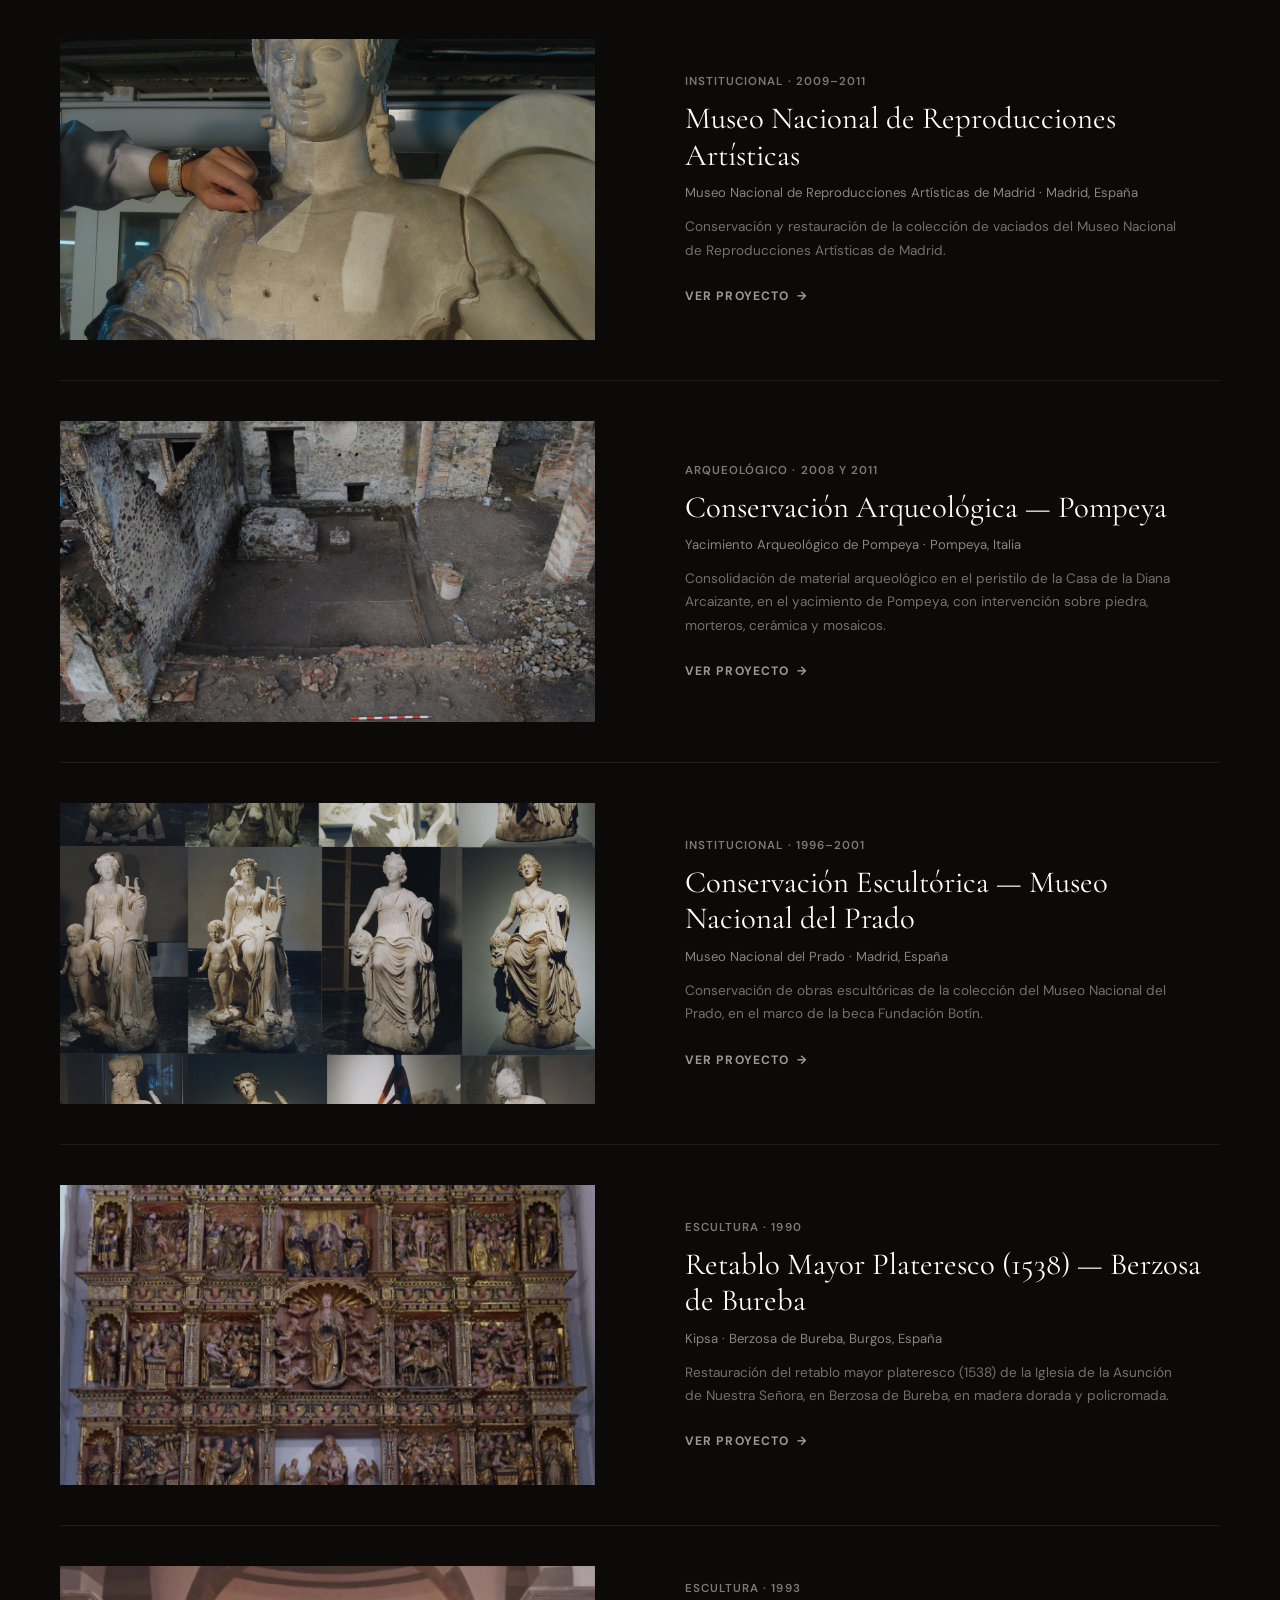
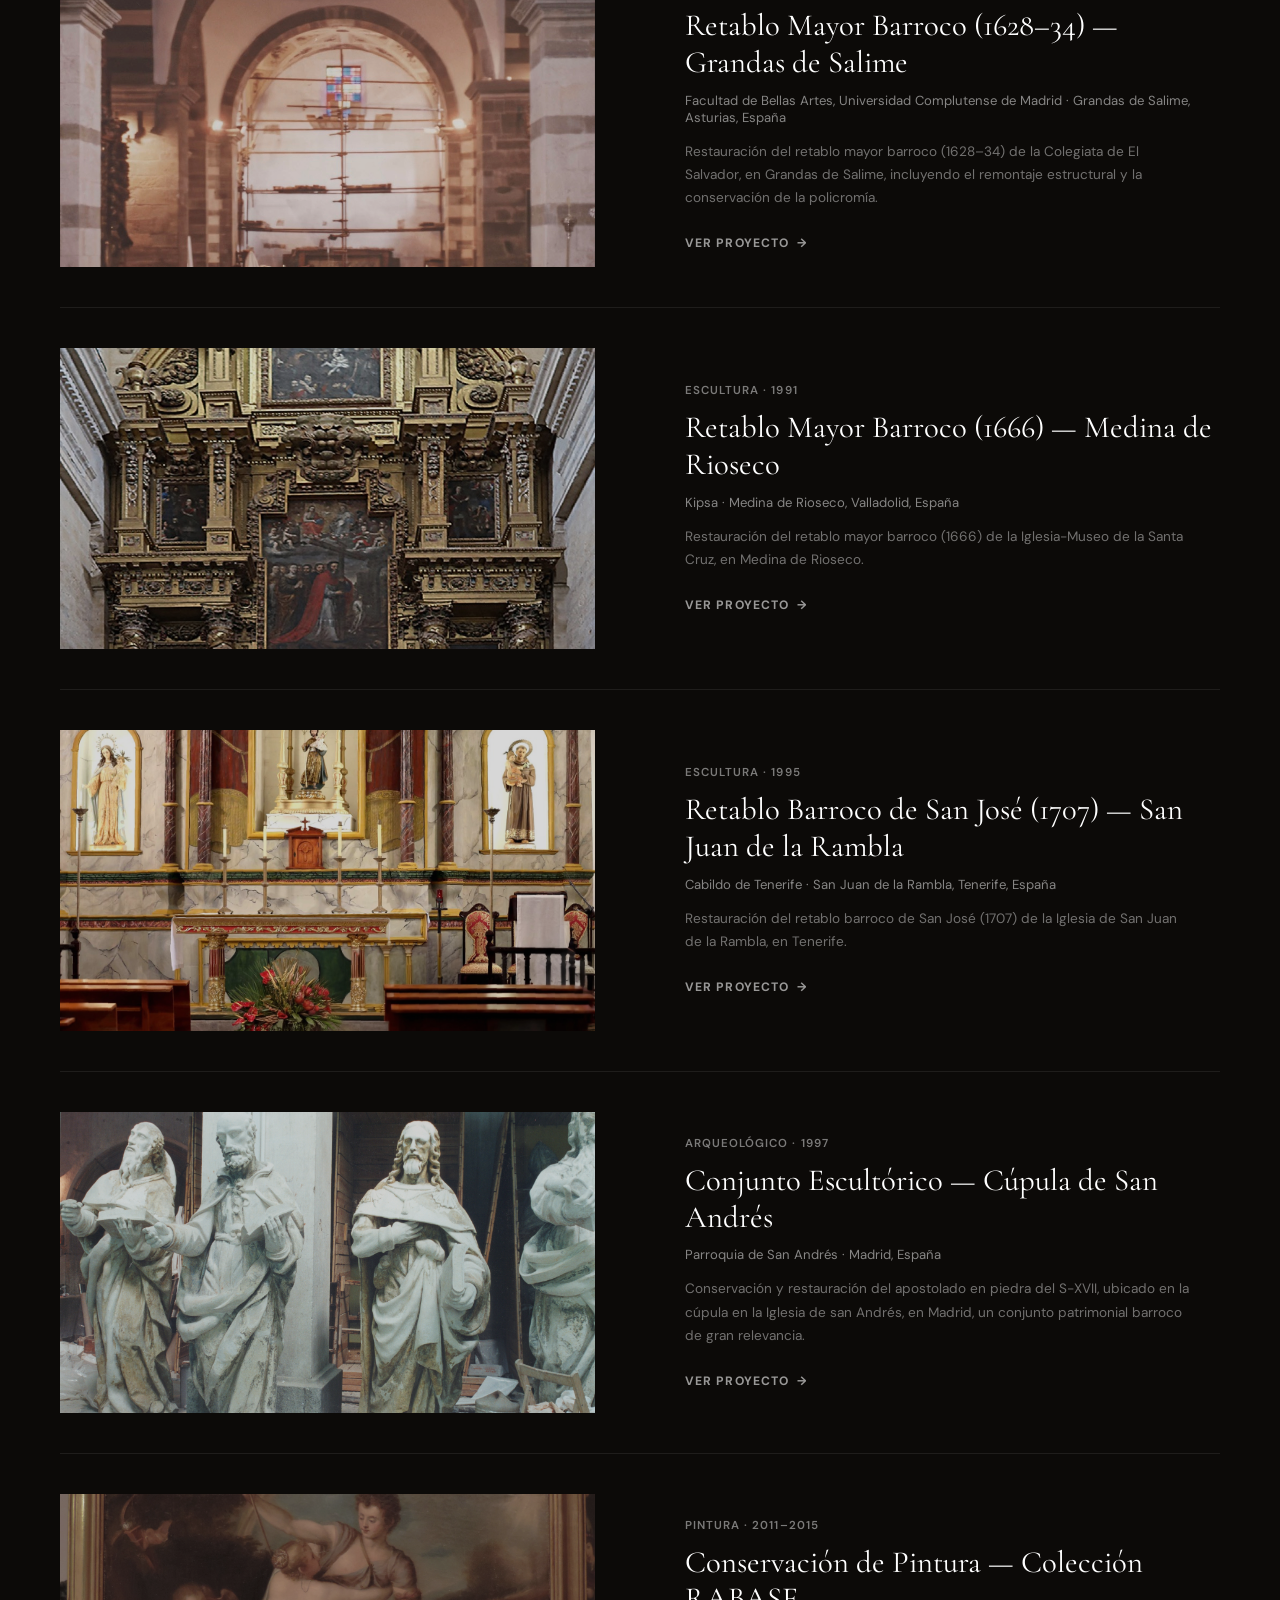
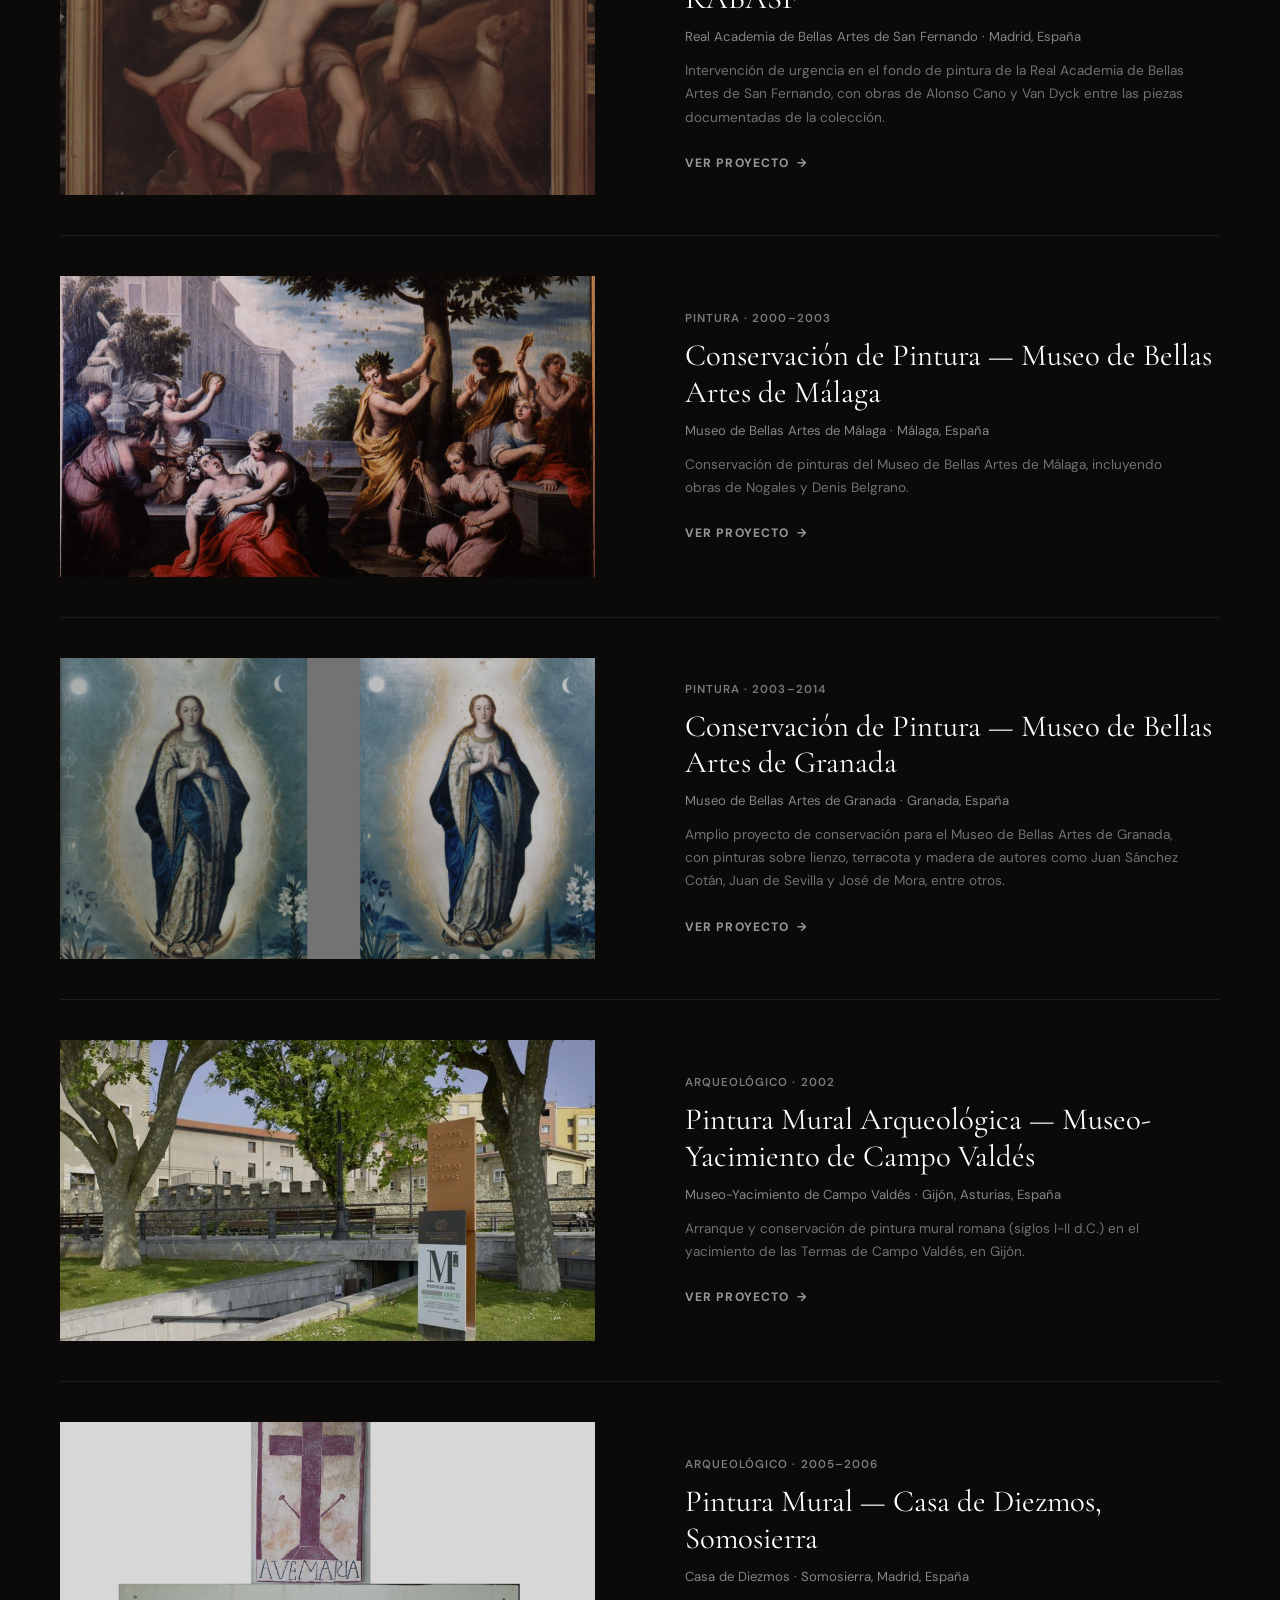
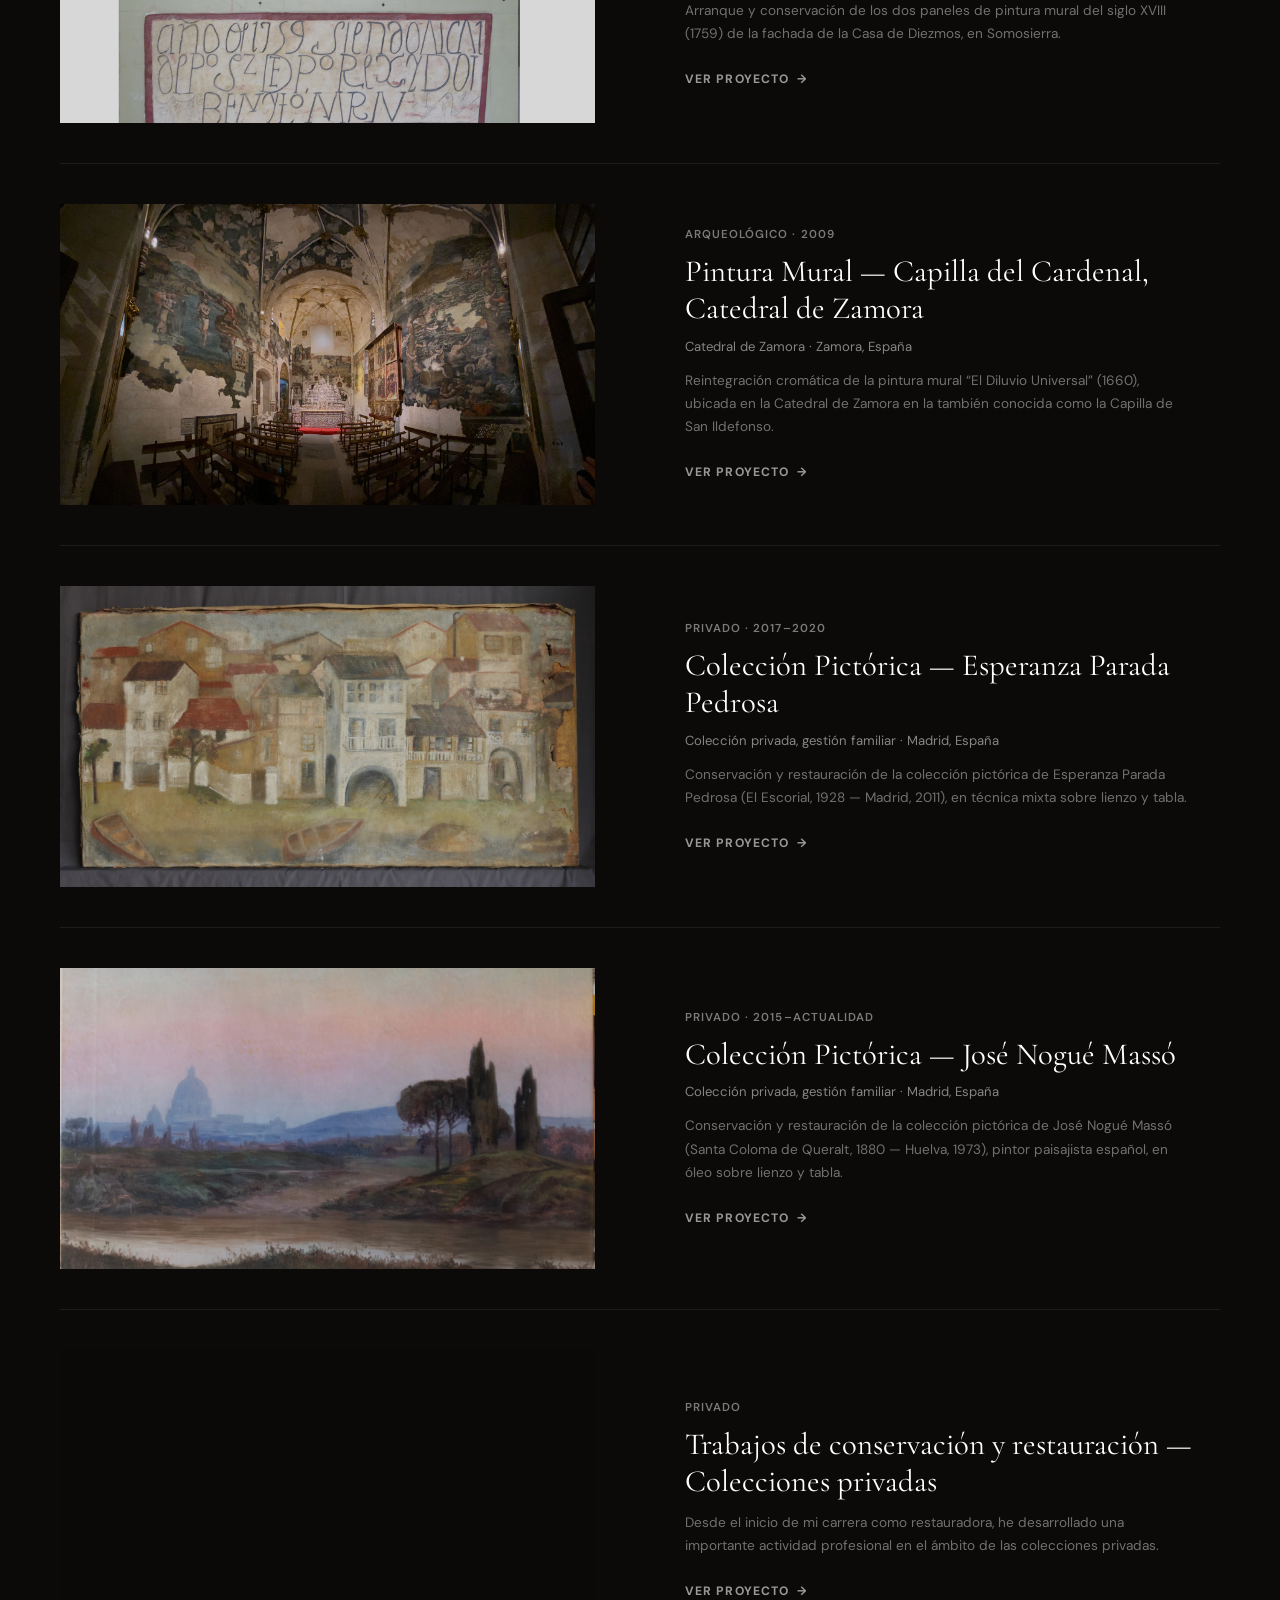
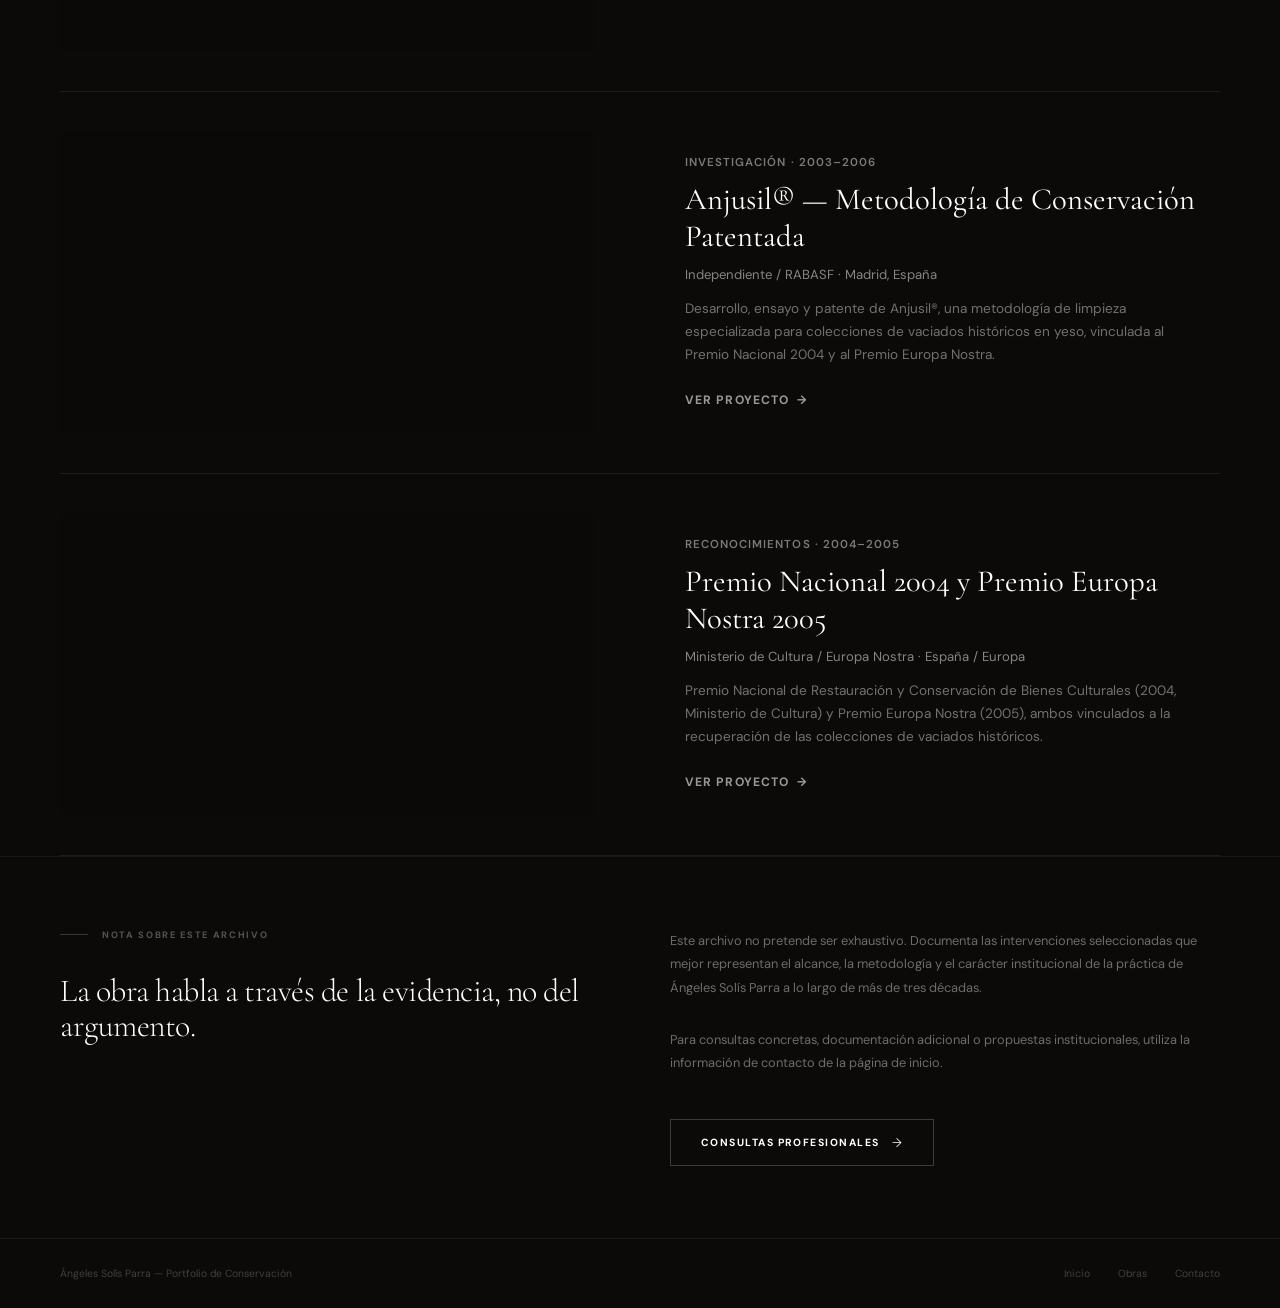
==== commit da547f7a: "Apply client editorial revisions and add private collection examples" ====
--- a/complete-archive.html
+++ b/complete-archive.html
@@ -146,7 +146,7 @@
           <img src="${p.heroImage}" alt="${title}" loading="lazy" width="600" height="450">
         </div>
         <div class="archive-entry__body">
-          <p class="archive-entry__meta">${label} · ${safeguardYear(p)}</p>
+          <p class="archive-entry__meta">${[label, safeguardYear(p)].filter(Boolean).join(' · ')}</p>
           <h2 class="archive-entry__title">${title}</h2>
           ${instLine ? `<p class="archive-entry__inst">${instLine}</p>` : ''}
           <p class="archive-entry__desc">${desc}</p>
--- a/assets/css/style.css
+++ b/assets/css/style.css
@@ -527,6 +527,54 @@
 #rp-vaciados .room-nav .room-nav__name,
 #rp-pintura  .room-nav .room-nav__name {
   font-size: clamp(1rem, 1.4vw, 1.5rem);
+}
+
+/* Forward actions: a solid editorial placard, without motion.
+   Keep room navigation within its existing space above the heading. */
+#room-stage .home-enter-wrap .room-nav,
+#rp-vaciados .room-nav--right {
+  background: var(--ivory);
+  border: 1px solid var(--ivory);
+  color: var(--ink);
+  box-shadow: 0 4px 16px rgba(0,0,0,0.18);
+}
+#rp-vaciados .room-nav--right {
+  display: grid;
+  grid-template-columns: minmax(0, 1fr) auto;
+  grid-template-rows: auto auto;
+  gap: 4px 8px;
+  padding: 10px 8px;
+  text-align: left;
+  align-items: center;
+  max-width: calc(50% - 20px);
+}
+#room-stage :is(.home-enter-wrap .room-nav, #rp-vaciados .room-nav--right) .room-nav__dest {
+  color: var(--stone);
+}
+#room-stage :is(.home-enter-wrap .room-nav, #rp-vaciados .room-nav--right) .room-nav__name {
+  color: var(--ink);
+  font-weight: 500;
+  transition: none;
+}
+#room-stage :is(.home-enter-wrap .room-nav, #rp-vaciados .room-nav--right) .room-nav__arrow {
+  color: var(--ink);
+  border-color: var(--warm-mid);
+  transform: none;
+}
+#rp-vaciados .room-nav--right .room-nav__arrow {
+  grid-column: 2;
+  grid-row: 1 / 3;
+  align-self: center;
+}
+#room-stage :is(.home-enter-wrap .room-nav, #rp-vaciados .room-nav--right):hover {
+  background: var(--paper);
+}
+#room-stage :is(.home-enter-wrap .room-nav, #rp-vaciados .room-nav--right):hover .room-nav__name {
+  letter-spacing: 0.01em;
+}
+#room-stage :is(.home-enter-wrap .room-nav, #rp-vaciados .room-nav--right):focus-visible {
+  outline: 2px solid var(--ivory);
+  outline-offset: 4px;
 }
 
 .room__layout { display: contents; }
@@ -2240,10 +2288,15 @@
   .site-nav__brand { font-size: 0.8rem; }
   .site-nav nav { width: min(300px, 86vw); padding: calc(var(--nav-h) + 12px) 24px 24px; }
 
-  /* Density pass: #room-stage is overflow:hidden (fixed, tied
-     to the video-transition system) so on short mobile viewports
-     every zone must genuinely fit — no internal scroll available. */
-  #rp-home .rp-content { padding: calc(var(--nav-h) + 20px) 24px 0; }
+  /* Let the active mobile room grow with its content on short screens.
+     Inactive panels and the video stage retain their overlay positioning. */
+  #room-stage:has(.room-panel.is-active) { height: auto; min-height: 100svh; }
+  #room-stage > .room-panel.is-active { position: relative; }
+  #rp-home .rp-content {
+    position: relative;
+    min-height: 100svh;
+    padding: calc(var(--nav-h) + 20px) 24px calc(24px + env(safe-area-inset-bottom, 0px));
+  }
   .home-eyebrow { margin-bottom: 12px; }
   .home-name { font-size: 3.2rem; margin-bottom: 16px; }
   .home-role-rule { margin: 2px 0 12px; }
@@ -2254,7 +2307,9 @@
 
   #rp-vaciados .rp-content,
   #rp-pintura  .rp-content {
-    padding: calc(var(--nav-h) + 88px) 20px 24px 20px;
+    position: relative;
+    min-height: 100svh;
+    padding: calc(var(--nav-h) + 88px) 20px calc(24px + env(safe-area-inset-bottom, 0px)) 20px;
     row-gap: 12px;
   }
 
@@ -2322,3 +2377,42 @@
   .recognition__grid { grid-template-columns: 1fr; }
   .recognition__item { border-right: none !important; padding-left: 0 !important; border-top: 1px solid rgba(255,255,255,0.07); }
 }
+
+/* Continue from Painting into the rest of the portfolio. */
+.room-continue {
+  position: absolute;
+  bottom: 8px;
+  left: 60px;
+  right: 60px;
+  display: flex;
+  justify-content: center;
+  align-items: center;
+  gap: 12px;
+  min-height: 44px;
+  padding: 10px 16px;
+  color: var(--ivory);
+  font-size: 0.85rem;
+  font-weight: 500;
+  text-align: center;
+}
+.room-continue:hover { color: var(--white); }
+.room-panel.is-active .room-continue span {
+  animation: room-continue-arrow 2.4s ease-in-out infinite;
+}
+@keyframes room-continue-arrow {
+  0%, 100% { transform: translateY(0); }
+  50% { transform: translateY(4px); }
+}
+@media (prefers-reduced-motion: reduce) {
+  .room-panel.is-active .room-continue span { animation: none; }
+}
+.room-continue:focus-visible { outline: 2px solid var(--ivory); outline-offset: 3px; }
+@media (max-width: 640px) {
+  .room-continue { position: static; grid-column: 1 / -1; margin-top: 8px; }
+}
+@media (min-width: 641px) and (max-width: 900px) {
+  #room-stage:has(#rp-pintura.is-active) { height: auto; min-height: 100svh; }
+  #rp-pintura.is-active { position: relative; }
+  #rp-pintura .rp-content { position: relative; min-height: 100svh; }
+  .room-continue { position: static; grid-column: 1 / -1; }
+}
